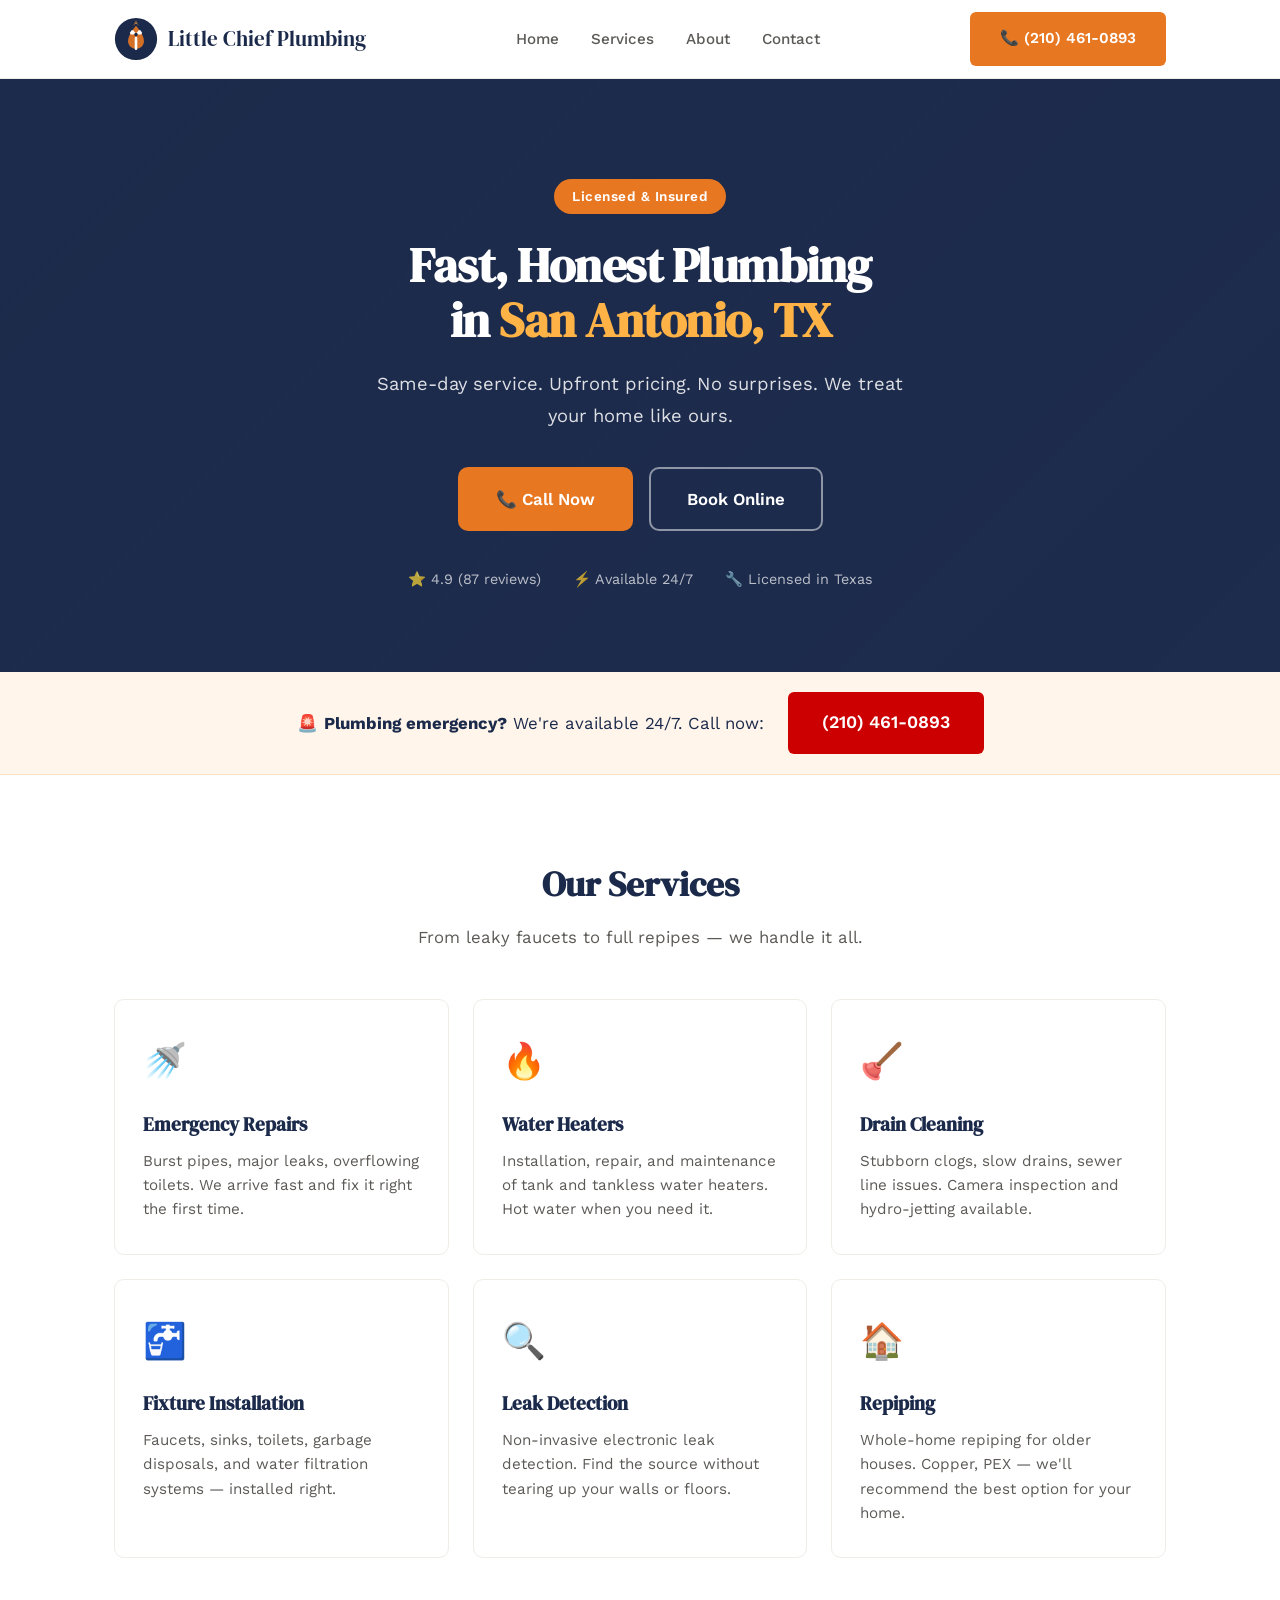
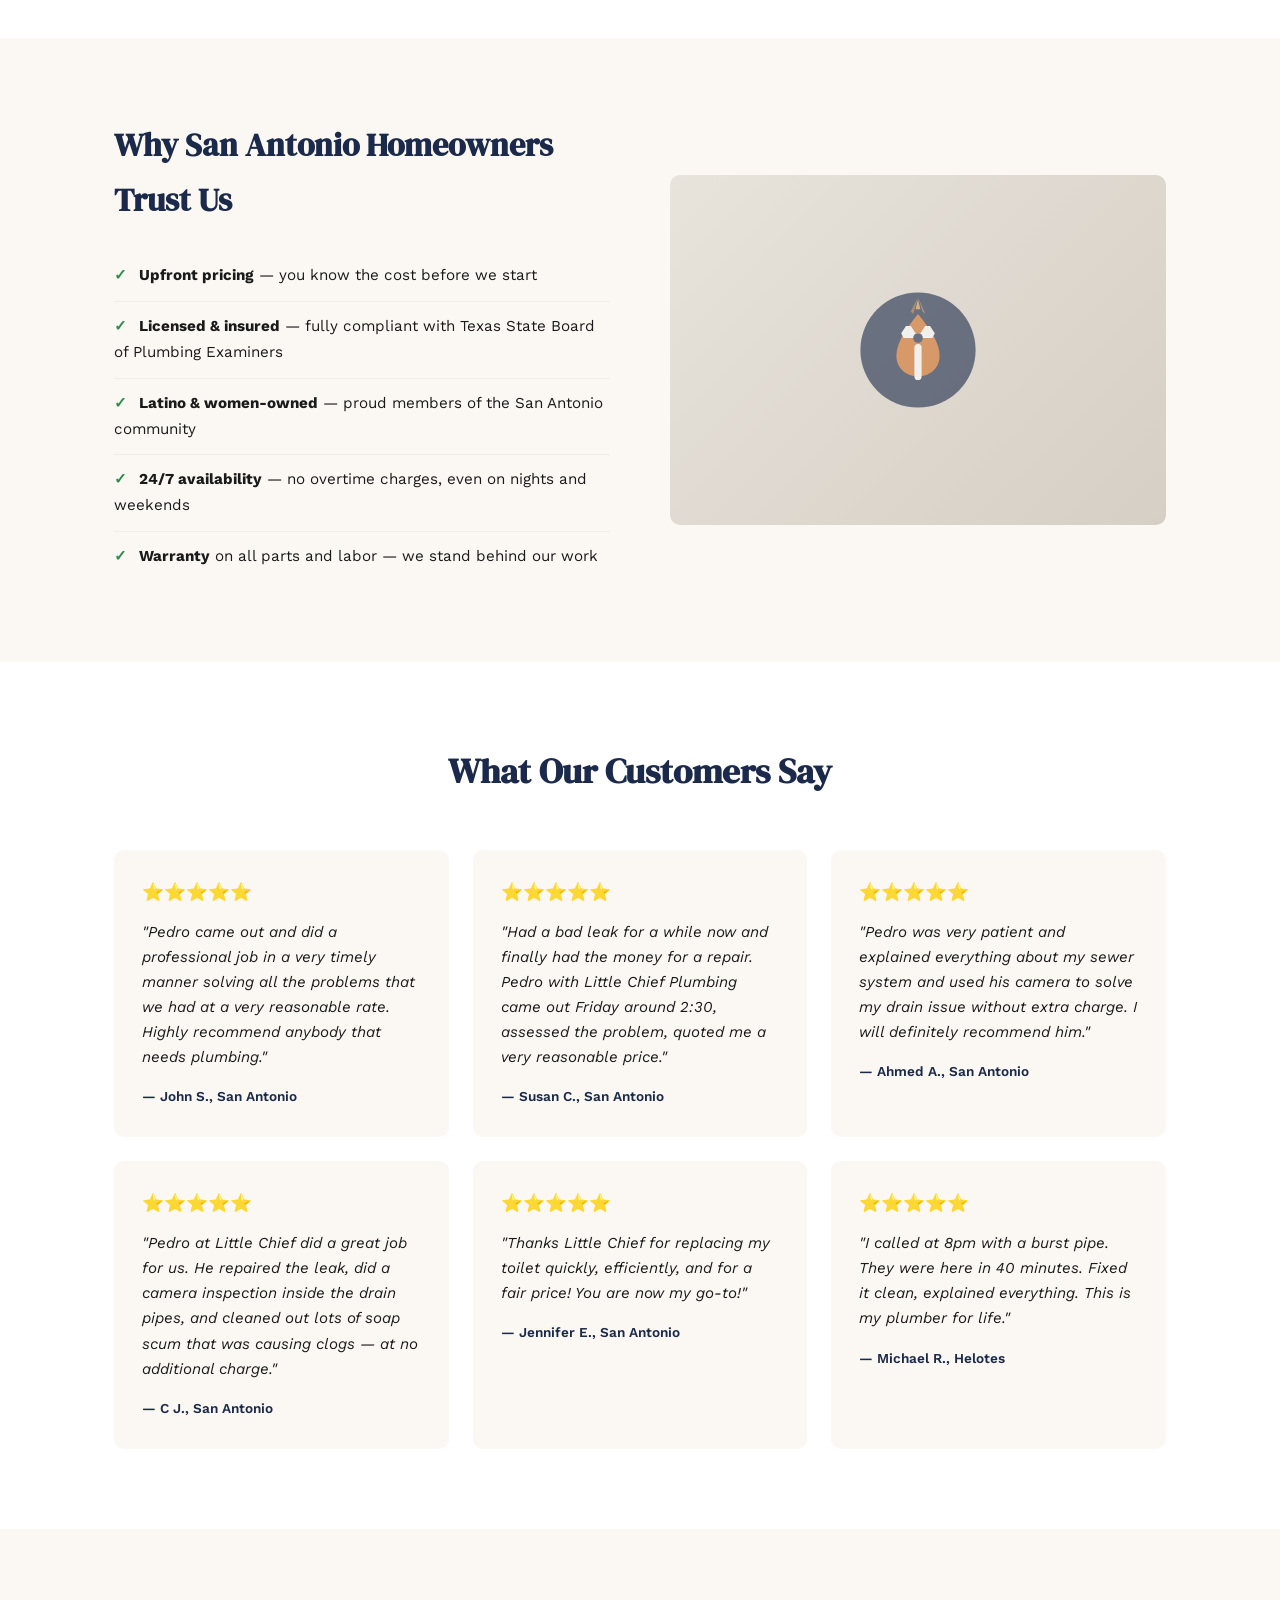
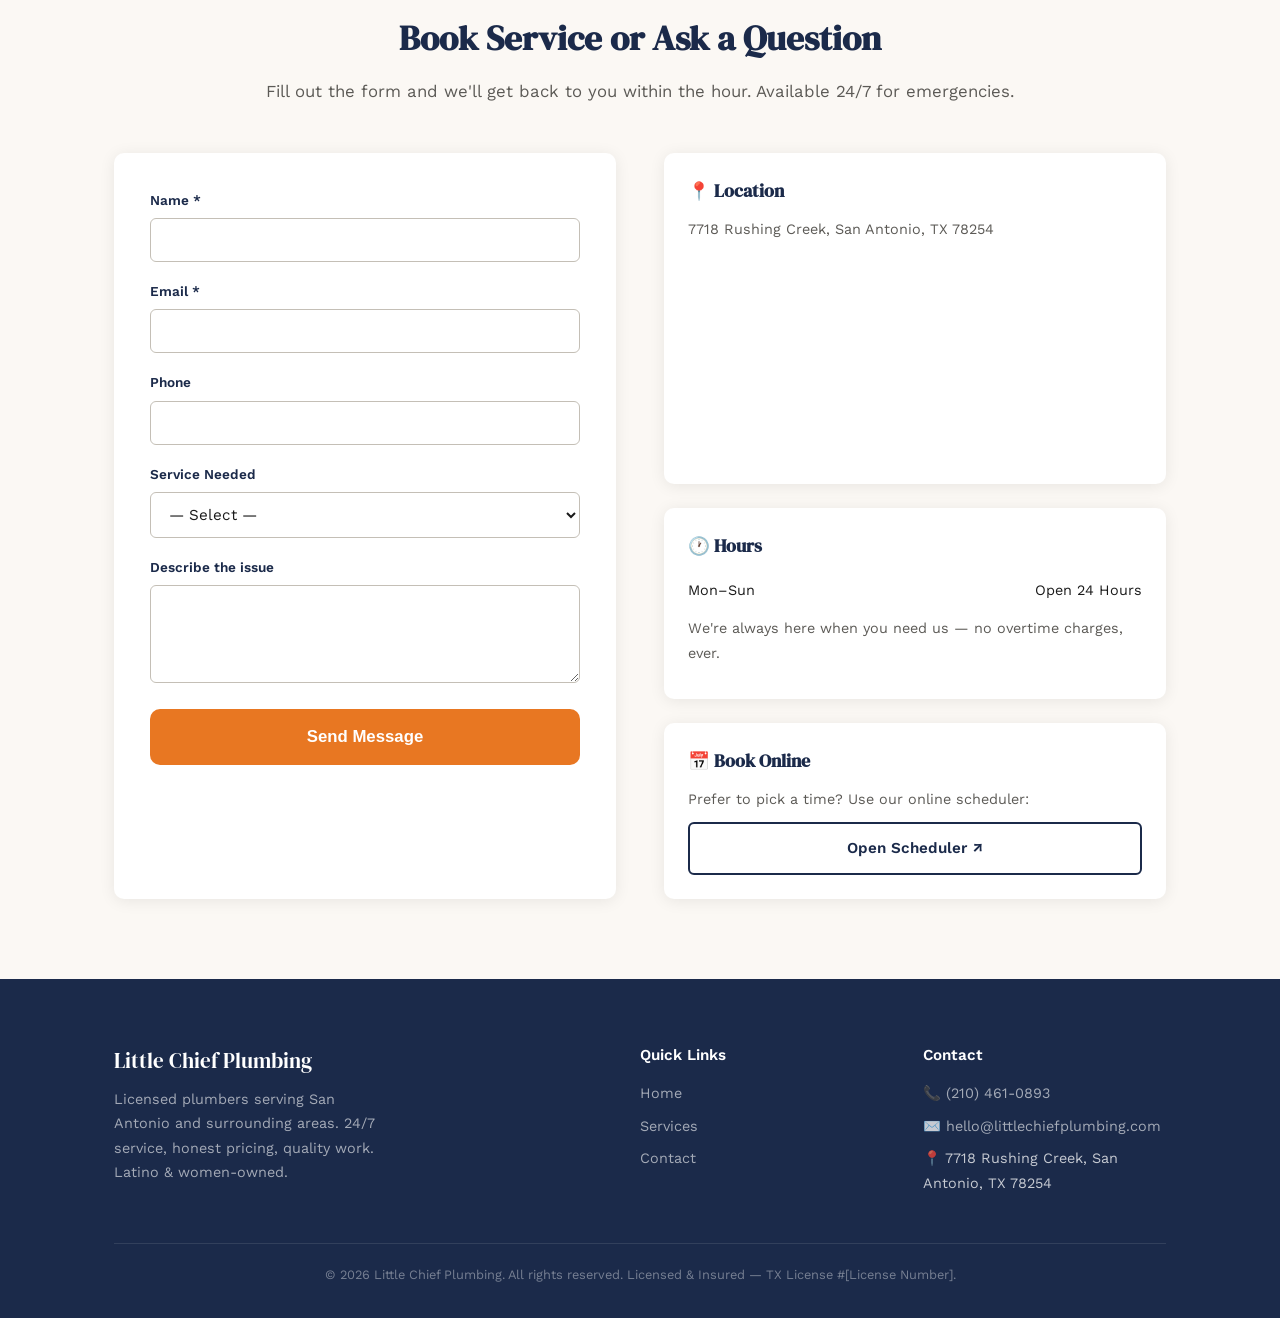
==== index.html @ 0946719d "first commit" ====
<!DOCTYPE html>
<html lang="en">
<head>
  <meta charset="UTF-8">
  <meta name="viewport" content="width=device-width, initial-scale=1.0">
  <meta name="description" content="Little Chief Plumbing — Reliable plumbing services in San Antonio, TX. Emergency repairs, water heaters, drain cleaning, and more. Licensed &amp; insured. Call now for fast service.">

  <!-- Open Graph -->
  <meta property="og:title" content="Little Chief Plumbing — Trusted Plumbing in San Antonio, TX">
  <meta property="og:description" content="Licensed plumbers serving San Antonio. 24/7 service, upfront pricing, Latino & women-owned.">
  <meta property="og:image" content="https://littlechiefplumbing.com/assets/og-image.jpg">
  <meta property="og:url" content="https://littlechiefplumbing.com">

  <title>Little Chief Plumbing — Reliable Plumbing in San Antonio, TX</title>
  <link rel="stylesheet" href="css/style.css">
  <link rel="preconnect" href="https://fonts.googleapis.com">
  <link rel="preconnect" href="https://fonts.gstatic.com" crossorigin>
  <link href="https://fonts.googleapis.com/css2?family=DM+Serif+Display&family=Work+Sans:wght@400;500;600;700&display=swap" rel="stylesheet">

  <!-- Schema.org LocalBusiness -->
  <script type="application/ld+json">
  {
    "@context": "https://schema.org",
    "@type": "Plumber",
    "name": "Little Chief Plumbing",
    "image": "https://littlechiefplumbing.com/assets/logo.svg",
    "url": "https://littlechiefplumbing.com",
    "telephone": "+1-210-461-0893",
    "email": "hello@littlechiefplumbing.com",
    "address": {
      "@type": "PostalAddress",
      "streetAddress": "7718 Rushing Creek",
      "addressLocality": "San Antonio",
      "addressRegion": "TX",
      "postalCode": "78254",
      "addressCountry": "US"
    },
    "geo": {
      "@type": "GeoCoordinates",
      "latitude": 29.5180,
      "longitude": -98.7300
    },
    "openingHoursSpecification": [
      { "@type": "OpeningHoursSpecification", "dayOfWeek": ["Monday","Tuesday","Wednesday","Thursday","Friday","Saturday","Sunday"], "opens": "00:00", "closes": "23:59" }
    ],
    "priceRange": "$$",
    "areaServed": { "@type": "City", "name": "San Antonio" }
  }
  </script>
</head>
<body>
  <!-- Header -->
  <header class="header">
    <div class="container">
      <a href="/" class="logo">
        <img src="assets/logo.svg" alt="Little Chief Plumbing logo" width="48" height="48">
        <span class="logo-text">Little Chief Plumbing</span>
      </a>
      <nav class="nav" id="nav">
        <button class="nav-toggle" id="nav-toggle" aria-label="Toggle menu">☰</button>
        <ul class="nav-list" id="nav-list">
          <li><a href="/" class="active">Home</a></li>
          <li><a href="#services">Services</a></li>
          <li><a href="#about">About</a></li>
          <li><a href="#contact">Contact</a></li>
        </ul>
      </nav>
      <a href="tel:+12104610893" class="btn btn-primary header-cta">📞 (210) 461-0893</a>
    </div>
  </header>

  <!-- Hero -->
  <section class="hero">
    <div class="container">
      <div class="hero-content">
        <span class="hero-badge">Licensed &amp; Insured</span>
        <h1>Fast, Honest Plumbing<br>in <span>San Antonio, TX</span></h1>
        <p>Same-day service. Upfront pricing. No surprises. We treat your home like ours.</p>
        <div class="hero-buttons">
          <a href="tel:+12104610893" class="btn btn-primary btn-large">📞 Call Now</a>
          <a href="#contact" class="btn btn-outline btn-large">Book Online</a>
        </div>
        <div class="hero-trust">
          <div class="trust-item">⭐ 4.9 (87 reviews)</div>
          <div class="trust-item">⚡ Available 24/7</div>
          <div class="trust-item">🔧 Licensed in Texas</div>
        </div>
      </div>
    </div>
  </section>

  <!-- Emergency CTA -->
  <section class="emergency-cta">
    <div class="container">
      <p>🚨 <strong>Plumbing emergency?</strong> We're available 24/7. Call now:</p>
      <a href="tel:+12104610893" class="btn btn-emergency">(210) 461-0893</a>
    </div>
  </section>

  <!-- Services -->
  <section class="services" id="services">
    <div class="container">
      <h2>Our Services</h2>
      <p class="section-subtitle">From leaky faucets to full repipes — we handle it all.</p>
      <div class="services-grid">
        <div class="service-card">
          <div class="service-icon">🚿</div>
          <h3>Emergency Repairs</h3>
          <p>Burst pipes, major leaks, overflowing toilets. We arrive fast and fix it right the first time.</p>
        </div>
        <div class="service-card">
          <div class="service-icon">🔥</div>
          <h3>Water Heaters</h3>
          <p>Installation, repair, and maintenance of tank and tankless water heaters. Hot water when you need it.</p>
        </div>
        <div class="service-card">
          <div class="service-icon">🪠</div>
          <h3>Drain Cleaning</h3>
          <p>Stubborn clogs, slow drains, sewer line issues. Camera inspection and hydro-jetting available.</p>
        </div>
        <div class="service-card">
          <div class="service-icon">🚰</div>
          <h3>Fixture Installation</h3>
          <p>Faucets, sinks, toilets, garbage disposals, and water filtration systems — installed right.</p>
        </div>
        <div class="service-card">
          <div class="service-icon">🔍</div>
          <h3>Leak Detection</h3>
          <p>Non-invasive electronic leak detection. Find the source without tearing up your walls or floors.</p>
        </div>
        <div class="service-card">
          <div class="service-icon">🏠</div>
          <h3>Repiping</h3>
          <p>Whole-home repiping for older houses. Copper, PEX — we'll recommend the best option for your home.</p>
        </div>
      </div>
    </div>
  </section>

  <!-- Why Choose Us -->
  <section class="why-us" id="about">
    <div class="container">
      <div class="why-us-content">
        <h2>Why San Antonio Homeowners Trust Us</h2>
        <ul class="why-list">
          <li><strong>Upfront pricing</strong> — you know the cost before we start</li>
          <li><strong>Licensed & insured</strong> — fully compliant with Texas State Board of Plumbing Examiners</li>
          <li><strong>Latino & women-owned</strong> — proud members of the San Antonio community</li>
          <li><strong>24/7 availability</strong> — no overtime charges, even on nights and weekends</li>
          <li><strong>Warranty</strong> on all parts and labor — we stand behind our work</li>
        </ul>
      </div>
      <div class="why-us-image">
        <div class="placeholder-img">
          <img src="assets/logo.svg" alt="Little Chief Plumbing" style="width: 120px; opacity: 0.6;">
        </div>
      </div>
    </div>
  </section>

  <!-- Reviews -->
  <section class="reviews">
    <div class="container">
      <h2>What Our Customers Say</h2>
      <div class="reviews-grid">
        <div class="review-card">
          <div class="review-stars">⭐⭐⭐⭐⭐</div>
          <p>"Pedro came out and did a professional job in a very timely manner solving all the problems that we had at a very reasonable rate. Highly recommend anybody that needs plumbing."</p>
          <span class="review-author">— John S., San Antonio</span>
        </div>
        <div class="review-card">
          <div class="review-stars">⭐⭐⭐⭐⭐</div>
          <p>"Had a bad leak for a while now and finally had the money for a repair. Pedro with Little Chief Plumbing came out Friday around 2:30, assessed the problem, quoted me a very reasonable price."</p>
          <span class="review-author">— Susan C., San Antonio</span>
        </div>
        <div class="review-card">
          <div class="review-stars">⭐⭐⭐⭐⭐</div>
          <p>"Pedro was very patient and explained everything about my sewer system and used his camera to solve my drain issue without extra charge. I will definitely recommend him."</p>
          <span class="review-author">— Ahmed A., San Antonio</span>
        </div>
        <div class="review-card">
          <div class="review-stars">⭐⭐⭐⭐⭐</div>
          <p>"Pedro at Little Chief did a great job for us. He repaired the leak, did a camera inspection inside the drain pipes, and cleaned out lots of soap scum that was causing clogs — at no additional charge."</p>
          <span class="review-author">— C J., San Antonio</span>
        </div>
        <div class="review-card">
          <div class="review-stars">⭐⭐⭐⭐⭐</div>
          <p>"Thanks Little Chief for replacing my toilet quickly, efficiently, and for a fair price! You are now my go-to!"</p>
          <span class="review-author">— Jennifer E., San Antonio</span>
        </div>
        <div class="review-card">
          <div class="review-stars">⭐⭐⭐⭐⭐</div>
          <p>"I called at 8pm with a burst pipe. They were here in 40 minutes. Fixed it clean, explained everything. This is my plumber for life."</p>
          <span class="review-author">— Michael R., Helotes</span>
        </div>
      </div>
    </div>
  </section>

  <!-- Contact -->
  <section class="contact" id="contact">
    <div class="container">
      <h2>Book Service or Ask a Question</h2>
      <p class="section-subtitle">Fill out the form and we'll get back to you within the hour. Available 24/7 for emergencies.</p>
      <div class="contact-grid">
        <!-- Form -->
        <form action="https://api.staticforms.xyz/submit" method="POST" class="contact-form">
          <input type="hidden" name="accessKey" value="YOUR_STATICFORMS_ACCESS_KEY">
          <input type="hidden" name="redirectTo" value="https://littlechiefplumbing.com/thanks.html">

          <div class="form-group">
            <label for="name">Name *</label>
            <input type="text" id="name" name="name" required>
          </div>
          <div class="form-group">
            <label for="email">Email *</label>
            <input type="email" id="email" name="email" required>
          </div>
          <div class="form-group">
            <label for="phone">Phone</label>
            <input type="tel" id="phone" name="phone">
          </div>
          <div class="form-group">
            <label for="service">Service Needed</label>
            <select id="service" name="service">
              <option value="">— Select —</option>
              <option>Emergency Repair</option>
              <option>Water Heater</option>
              <option>Drain Cleaning</option>
              <option>Fixture Installation</option>
              <option>Leak Detection</option>
              <option>Repiping</option>
              <option>Other</option>
            </select>
          </div>
          <div class="form-group">
            <label for="message">Describe the issue</label>
            <textarea id="message" name="message" rows="4"></textarea>
          </div>
          <button type="submit" class="btn btn-primary btn-large btn-full">Send Message</button>
        </form>

        <!-- Info + Map + Booking -->
        <div class="contact-info">
          <div class="info-block">
            <h3>📍 Location</h3>
            <p>7718 Rushing Creek, San Antonio, TX 78254</p>
            <iframe
              src="https://www.google.com/maps/embed?pb=!1m18!1m12!1m3!1d3470.123456789!2d-98.7300!3d29.5180!2m3!1f0!2f0!3f0!3m2!1i1024!2i768!4f13.1!3m3!1m2!1s0x0%3A0x0!2zMjnCsDMxJzA0LjgiTiA5OMKwNDMnNDguMCJX!5e0!3m2!1sen!2sus!4v1234567890"
              width="100%" height="200" style="border:0; border-radius: 8px;" allowfullscreen="" loading="lazy" referrerpolicy="no-referrer-when-downgrade">
            </iframe>
          </div>
          <div class="info-block">
            <h3>🕐 Hours</h3>
            <ul class="hours-list">
              <li><span>Mon–Sun</span> <span>Open 24 Hours</span></li>
            </ul>
            <p style="margin-top: 8px;">We're always here when you need us — no overtime charges, ever.</p>
          </div>
          <div class="info-block">
            <h3>📅 Book Online</h3>
            <p>Prefer to pick a time? Use our online scheduler:</p>
            <!-- Replace with actual Calendly / Setmore embed -->
            <a href="https://calendly.com/your-username" class="btn btn-outline btn-full" target="_blank" rel="noopener">
              Open Scheduler ↗
            </a>
          </div>
        </div>
      </div>
    </div>
  </section>

  <!-- Footer -->
  <footer class="footer">
    <div class="container">
      <div class="footer-grid">
        <div class="footer-brand">
          <span class="logo-text">Little Chief Plumbing</span>
          <p>Licensed plumbers serving San Antonio and surrounding areas. 24/7 service, honest pricing, quality work. Latino & women-owned.</p>
        </div>
        <div class="footer-links">
          <h4>Quick Links</h4>
          <ul>
            <li><a href="/">Home</a></li>
            <li><a href="#services">Services</a></li>
            <li><a href="#contact">Contact</a></li>
          </ul>
        </div>
        <div class="footer-contact">
          <h4>Contact</h4>
          <ul>
            <li>📞 <a href="tel:+12104610893">(210) 461-0893</a></li>
            <li>✉️ <a href="mailto:hello@littlechiefplumbing.com">hello@littlechiefplumbing.com</a></li>
            <li>📍 7718 Rushing Creek, San Antonio, TX 78254</li>
          </ul>
        </div>
      </div>
      <div class="footer-bottom">
        <p>&copy; 2026 Little Chief Plumbing. All rights reserved. Licensed &amp; Insured — TX License #[License Number].</p>
      </div>
    </div>
  </footer>

  <script src="js/main.js"></script>
</body>
</html>
---- css/style.css ----
/* ============================================
   [Business Name] — Plumber Template
   Design notes:
   - Serif headings (DM Serif Display) convey trust / tradition
   - Bold navy + warm orange palette — professional & approachable
   - Generous whitespace — doesn't feel cramped or budget
   ============================================ */

/* --- Reset & Base --- */
*, *::before, *::after {
  box-sizing: border-box;
  margin: 0;
  padding: 0;
}

:root {
  --navy: #1B2A4A;
  --navy-light: #253A5E;
  --orange: #E87722;
  --orange-hover: #D1651A;
  --cream: #FBF8F4;
  --white: #FFFFFF;
  --gray-100: #F0EDE8;
  --gray-300: #C4BFB6;
  --gray-600: #5C5A56;
  --gray-900: #1A1A1A;
  --green: #2D8B4E;
  --shadow: 0 2px 16px rgba(0,0,0,0.08);
  --shadow-lg: 0 8px 32px rgba(0,0,0,0.12);
  --radius: 10px;
  --radius-sm: 6px;
  --font-heading: 'DM Serif Display', Georgia, serif;
  --font-body: 'Work Sans', -apple-system, sans-serif;
}

html {
  scroll-behavior: smooth;
}

body {
  font-family: var(--font-body);
  font-size: 16px;
  line-height: 1.7;
  color: var(--gray-900);
  background: var(--white);
  -webkit-font-smoothing: antialiased;
}

img {
  max-width: 100%;
  height: auto;
}

a {
  color: var(--orange);
  text-decoration: none;
  transition: color 0.2s;
}
a:hover { color: var(--orange-hover); }

/* --- Container --- */
.container {
  max-width: 1100px;
  margin: 0 auto;
  padding: 0 24px;
}

/* --- Buttons --- */
.btn {
  display: inline-block;
  padding: 12px 28px;
  font-weight: 600;
  font-size: 0.95rem;
  border-radius: var(--radius-sm);
  cursor: pointer;
  transition: all 0.2s;
  text-align: center;
  text-decoration: none;
  border: 2px solid transparent;
  white-space: nowrap;
}

.btn-primary {
  background: var(--orange);
  color: var(--white);
}
.btn-primary:hover {
  background: var(--orange-hover);
  color: var(--white);
  transform: translateY(-1px);
  box-shadow: var(--shadow);
}

.btn-outline {
  background: transparent;
  color: var(--navy);
  border-color: var(--navy);
}
.btn-outline:hover {
  background: var(--navy);
  color: var(--white);
}

.btn-emergency {
  background: #CC0000;
  color: var(--white);
  font-size: 1.1rem;
  padding: 14px 32px;
  animation: pulse-emergency 2s infinite;
}
.btn-emergency:hover {
  background: #AA0000;
  color: var(--white);
}

@keyframes pulse-emergency {
  0%, 100% { box-shadow: 0 0 0 0 rgba(204,0,0,0.4); }
  50% { box-shadow: 0 0 0 12px rgba(204,0,0,0); }
}

.btn-large {
  padding: 16px 36px;
  font-size: 1.05rem;
  border-radius: var(--radius);
}

.btn-full {
  display: block;
  width: 100%;
}

/* --- Header --- */
.header {
  background: var(--white);
  border-bottom: 1px solid var(--gray-100);
  position: sticky;
  top: 0;
  z-index: 100;
}

.header .container {
  display: flex;
  align-items: center;
  justify-content: space-between;
  padding-top: 12px;
  padding-bottom: 12px;
}

.logo {
  display: flex;
  align-items: center;
  gap: 10px;
  text-decoration: none;
}

.logo img {
  width: 44px;
  height: 44px;
}

.logo-text {
  font-family: var(--font-heading);
  font-size: 1.3rem;
  color: var(--navy);
}

.nav-toggle {
  display: none;
  background: none;
  border: none;
  font-size: 1.5rem;
  cursor: pointer;
  padding: 4px 8px;
  color: var(--navy);
}

.nav-list {
  display: flex;
  list-style: none;
  gap: 32px;
}

.nav-list a {
  color: var(--gray-600);
  font-weight: 500;
  font-size: 0.95rem;
  padding: 4px 0;
  border-bottom: 2px solid transparent;
  transition: all 0.2s;
}

.nav-list a:hover,
.nav-list a.active {
  color: var(--navy);
  border-bottom-color: var(--orange);
}

.header-cta {
  display: inline-block;
}

@media (max-width: 768px) {
  .nav-toggle { display: block; }

  .nav-list {
    display: none;
    flex-direction: column;
    position: absolute;
    top: 100%;
    left: 0;
    right: 0;
    background: var(--white);
    padding: 16px 24px;
    gap: 12px;
    border-bottom: 1px solid var(--gray-100);
    box-shadow: var(--shadow);
  }

  .nav-list.open { display: flex; }

  .header-cta { display: none; }
}

/* --- Hero --- */
.hero {
  background:
    linear-gradient(135deg, rgba(27,42,74,0.92) 0%, rgba(27,42,74,0.78) 100%),
    /* Replace with actual photo */
    color(display-p3 0.15 0.18 0.32);
  padding: 100px 0 80px;
  color: var(--white);
  text-align: center;
}

.hero-content {
  max-width: 720px;
  margin: 0 auto;
}

.hero-badge {
  display: inline-block;
  background: var(--orange);
  color: var(--white);
  padding: 6px 18px;
  border-radius: 100px;
  font-size: 0.85rem;
  font-weight: 600;
  margin-bottom: 24px;
  letter-spacing: 0.5px;
}

.hero h1 {
  font-family: var(--font-heading);
  font-size: 3rem;
  line-height: 1.15;
  margin-bottom: 20px;
  letter-spacing: -0.5px;
}

.hero h1 span {
  color: #FFB347;
}

.hero p {
  font-size: 1.15rem;
  color: rgba(255,255,255,0.85);
  margin-bottom: 36px;
  max-width: 560px;
  margin-left: auto;
  margin-right: auto;
}

.hero-buttons {
  display: flex;
  gap: 16px;
  justify-content: center;
  flex-wrap: wrap;
  margin-bottom: 36px;
}

.hero-buttons .btn-outline {
  border-color: rgba(255,255,255,0.5);
  color: var(--white);
}
.hero-buttons .btn-outline:hover {
  border-color: var(--white);
  background: rgba(255,255,255,0.1);
}

.hero-trust {
  display: flex;
  justify-content: center;
  gap: 32px;
  flex-wrap: wrap;
}

.trust-item {
  font-size: 0.9rem;
  color: rgba(255,255,255,0.7);
}

@media (max-width: 600px) {
  .hero { padding: 60px 0 50px; }
  .hero h1 { font-size: 2rem; }
  .hero p { font-size: 1rem; }
  .hero-trust { gap: 16px; }
}

/* --- Emergency CTA --- */
.emergency-cta {
  background: #FFF5EB;
  padding: 20px 0;
  border-bottom: 1px solid #FDE2C4;
}

.emergency-cta .container {
  display: flex;
  align-items: center;
  justify-content: center;
  gap: 24px;
  flex-wrap: wrap;
  text-align: center;
}

.emergency-cta p {
  font-size: 1.05rem;
  color: var(--navy);
}

/* --- Services --- */
.services {
  padding: 80px 0;
  background: var(--white);
}

.services h2 {
  font-family: var(--font-heading);
  font-size: 2.2rem;
  color: var(--navy);
  text-align: center;
  margin-bottom: 8px;
}

.section-subtitle {
  text-align: center;
  color: var(--gray-600);
  margin-bottom: 48px;
  font-size: 1.05rem;
}

.services-grid {
  display: grid;
  grid-template-columns: repeat(auto-fill, minmax(320px, 1fr));
  gap: 24px;
}

.service-card {
  background: var(--white);
  border: 1px solid var(--gray-100);
  border-radius: var(--radius);
  padding: 32px 28px;
  transition: all 0.25s;
}

.service-card:hover {
  box-shadow: var(--shadow-lg);
  border-color: transparent;
  transform: translateY(-2px);
}

.service-icon {
  font-size: 2.2rem;
  margin-bottom: 16px;
}

.service-card h3 {
  font-family: var(--font-heading);
  font-size: 1.2rem;
  color: var(--navy);
  margin-bottom: 8px;
}

.service-card p {
  color: var(--gray-600);
  font-size: 0.95rem;
  line-height: 1.6;
}

/* --- Why Us --- */
.why-us {
  padding: 80px 0;
  background: var(--cream);
}

.why-us .container {
  display: grid;
  grid-template-columns: 1fr 1fr;
  gap: 60px;
  align-items: center;
}

.why-us h2 {
  font-family: var(--font-heading);
  font-size: 2rem;
  color: var(--navy);
  margin-bottom: 24px;
}

.why-list {
  list-style: none;
}

.why-list li {
  padding: 12px 0;
  border-bottom: 1px solid var(--gray-100);
  color: var(--gray-900);
  font-size: 0.95rem;
}

.why-list li:last-child {
  border-bottom: none;
}

.why-list li::before {
  content: '✓ ';
  color: var(--green);
  font-weight: 700;
  margin-right: 8px;
}

.why-us-image .placeholder-img {
  background: linear-gradient(135deg, #E8E3DB 0%, #D5CFC5 100%);
  border-radius: var(--radius);
  height: 350px;
  display: flex;
  align-items: center;
  justify-content: center;
  font-size: 3rem;
}

@media (max-width: 768px) {
  .why-us .container {
    grid-template-columns: 1fr;
    gap: 32px;
  }
  .why-us-image .placeholder-img { height: 220px; }
}

/* --- Reviews --- */
.reviews {
  padding: 80px 0;
  background: var(--white);
}

.reviews h2 {
  font-family: var(--font-heading);
  font-size: 2.2rem;
  color: var(--navy);
  text-align: center;
  margin-bottom: 48px;
}

.reviews-grid {
  display: grid;
  grid-template-columns: repeat(auto-fill, minmax(300px, 1fr));
  gap: 24px;
}

.review-card {
  background: var(--cream);
  border-radius: var(--radius);
  padding: 28px;
}

.review-stars {
  font-size: 1.1rem;
  margin-bottom: 12px;
}

.review-card p {
  font-style: italic;
  color: var(--gray-900);
  font-size: 0.95rem;
  line-height: 1.65;
  margin-bottom: 12px;
}

.review-author {
  font-weight: 600;
  color: var(--navy);
  font-size: 0.85rem;
}

/* --- Contact --- */
.contact {
  padding: 80px 0;
  background: var(--cream);
}

.contact h2 {
  font-family: var(--font-heading);
  font-size: 2.2rem;
  color: var(--navy);
  text-align: center;
  margin-bottom: 8px;
}

.contact-grid {
  display: grid;
  grid-template-columns: 1fr 1fr;
  gap: 48px;
  margin-top: 32px;
}

/* Form */
.contact-form {
  background: var(--white);
  padding: 36px;
  border-radius: var(--radius);
  box-shadow: var(--shadow);
}

.form-group {
  margin-bottom: 18px;
}

.form-group label {
  display: block;
  font-weight: 600;
  font-size: 0.85rem;
  margin-bottom: 6px;
  color: var(--navy);
}

.form-group input,
.form-group select,
.form-group textarea {
  width: 100%;
  padding: 12px 14px;
  border: 1px solid var(--gray-300);
  border-radius: var(--radius-sm);
  font-family: var(--font-body);
  font-size: 0.95rem;
  color: var(--gray-900);
  background: var(--white);
  transition: border-color 0.2s;
}

.form-group input:focus,
.form-group select:focus,
.form-group textarea:focus {
  outline: none;
  border-color: var(--orange);
  box-shadow: 0 0 0 3px rgba(232,119,34,0.12);
}

/* Contact Info */
.contact-info {
  display: flex;
  flex-direction: column;
  gap: 24px;
}

.info-block {
  background: var(--white);
  padding: 24px;
  border-radius: var(--radius);
  box-shadow: var(--shadow);
}

.info-block h3 {
  font-family: var(--font-heading);
  font-size: 1.1rem;
  color: var(--navy);
  margin-bottom: 10px;
}

.info-block p {
  color: var(--gray-600);
  font-size: 0.9rem;
  margin-bottom: 10px;
}

.hours-list {
  list-style: none;
}

.hours-list li {
  display: flex;
  justify-content: space-between;
  padding: 6px 0;
  border-bottom: 1px solid var(--gray-100);
  font-size: 0.9rem;
}

.hours-list li:last-child { border-bottom: none; }

@media (max-width: 768px) {
  .contact-grid {
    grid-template-columns: 1fr;
    gap: 32px;
  }
  .contact-form { padding: 24px; }
}

/* --- Footer --- */
.footer {
  background: var(--navy);
  color: rgba(255,255,255,0.75);
  padding: 64px 0 32px;
}

.footer-grid {
  display: grid;
  grid-template-columns: 2fr 1fr 1fr;
  gap: 40px;
  margin-bottom: 40px;
}

.footer-brand p {
  font-size: 0.9rem;
  margin-top: 8px;
  max-width: 280px;
  color: rgba(255,255,255,0.6);
}

.footer .logo-text {
  color: var(--white);
  font-size: 1.3rem;
}

.footer h4 {
  color: var(--white);
  font-weight: 600;
  font-size: 0.95rem;
  margin-bottom: 12px;
}

.footer ul {
  list-style: none;
}

.footer ul li {
  margin-bottom: 8px;
  font-size: 0.9rem;
}

.footer ul li a {
  color: rgba(255,255,255,0.6);
}
.footer ul li a:hover {
  color: var(--white);
}

.footer-bottom {
  border-top: 1px solid rgba(255,255,255,0.1);
  padding-top: 20px;
  text-align: center;
  font-size: 0.8rem;
  color: rgba(255,255,255,0.4);
}

@media (max-width: 768px) {
  .footer-grid {
    grid-template-columns: 1fr;
    gap: 32px;
  }
}

/* --- Thank You Page --- */
.thanks {
  text-align: center;
  padding: 120px 24px;
}

.thanks h1 {
  font-family: var(--font-heading);
  font-size: 2.5rem;
  color: var(--navy);
  margin-bottom: 16px;
}

.thanks p {
  color: var(--gray-600);
  font-size: 1.1rem;
  margin-bottom: 32px;
}
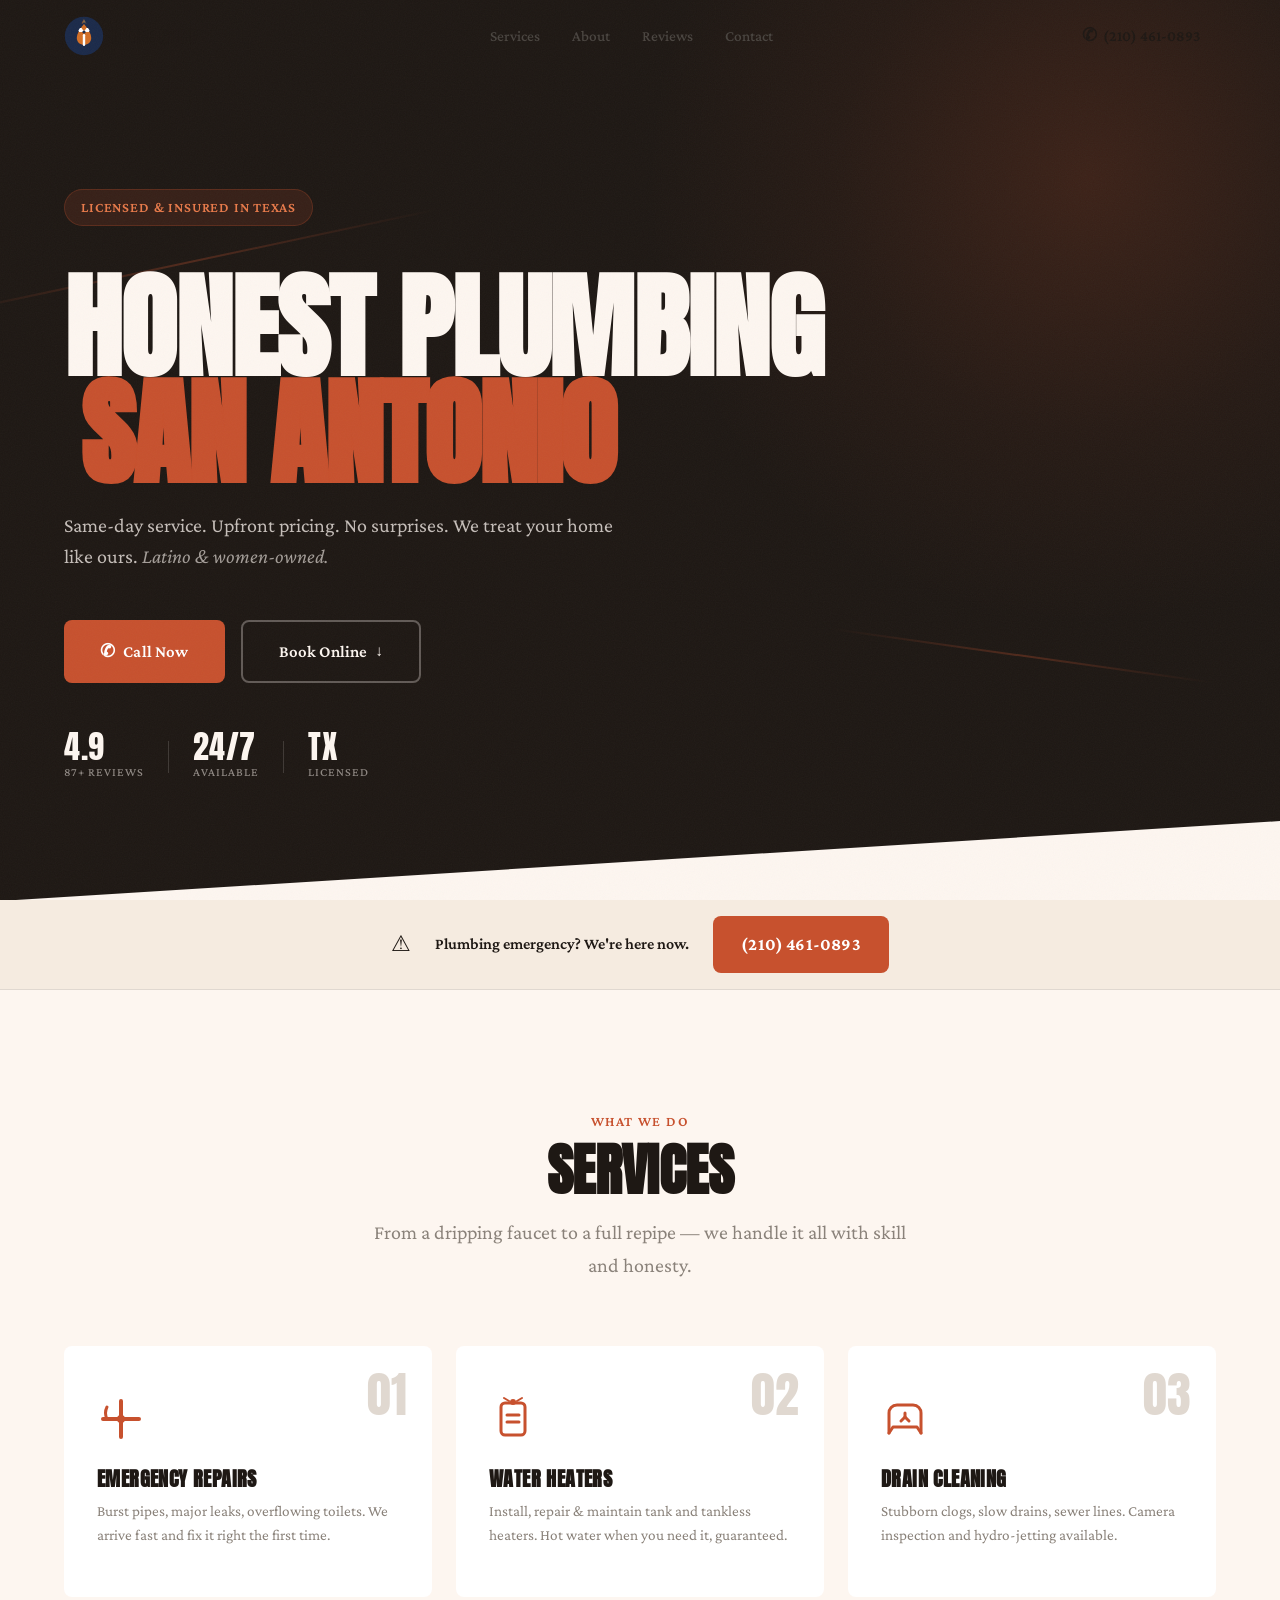
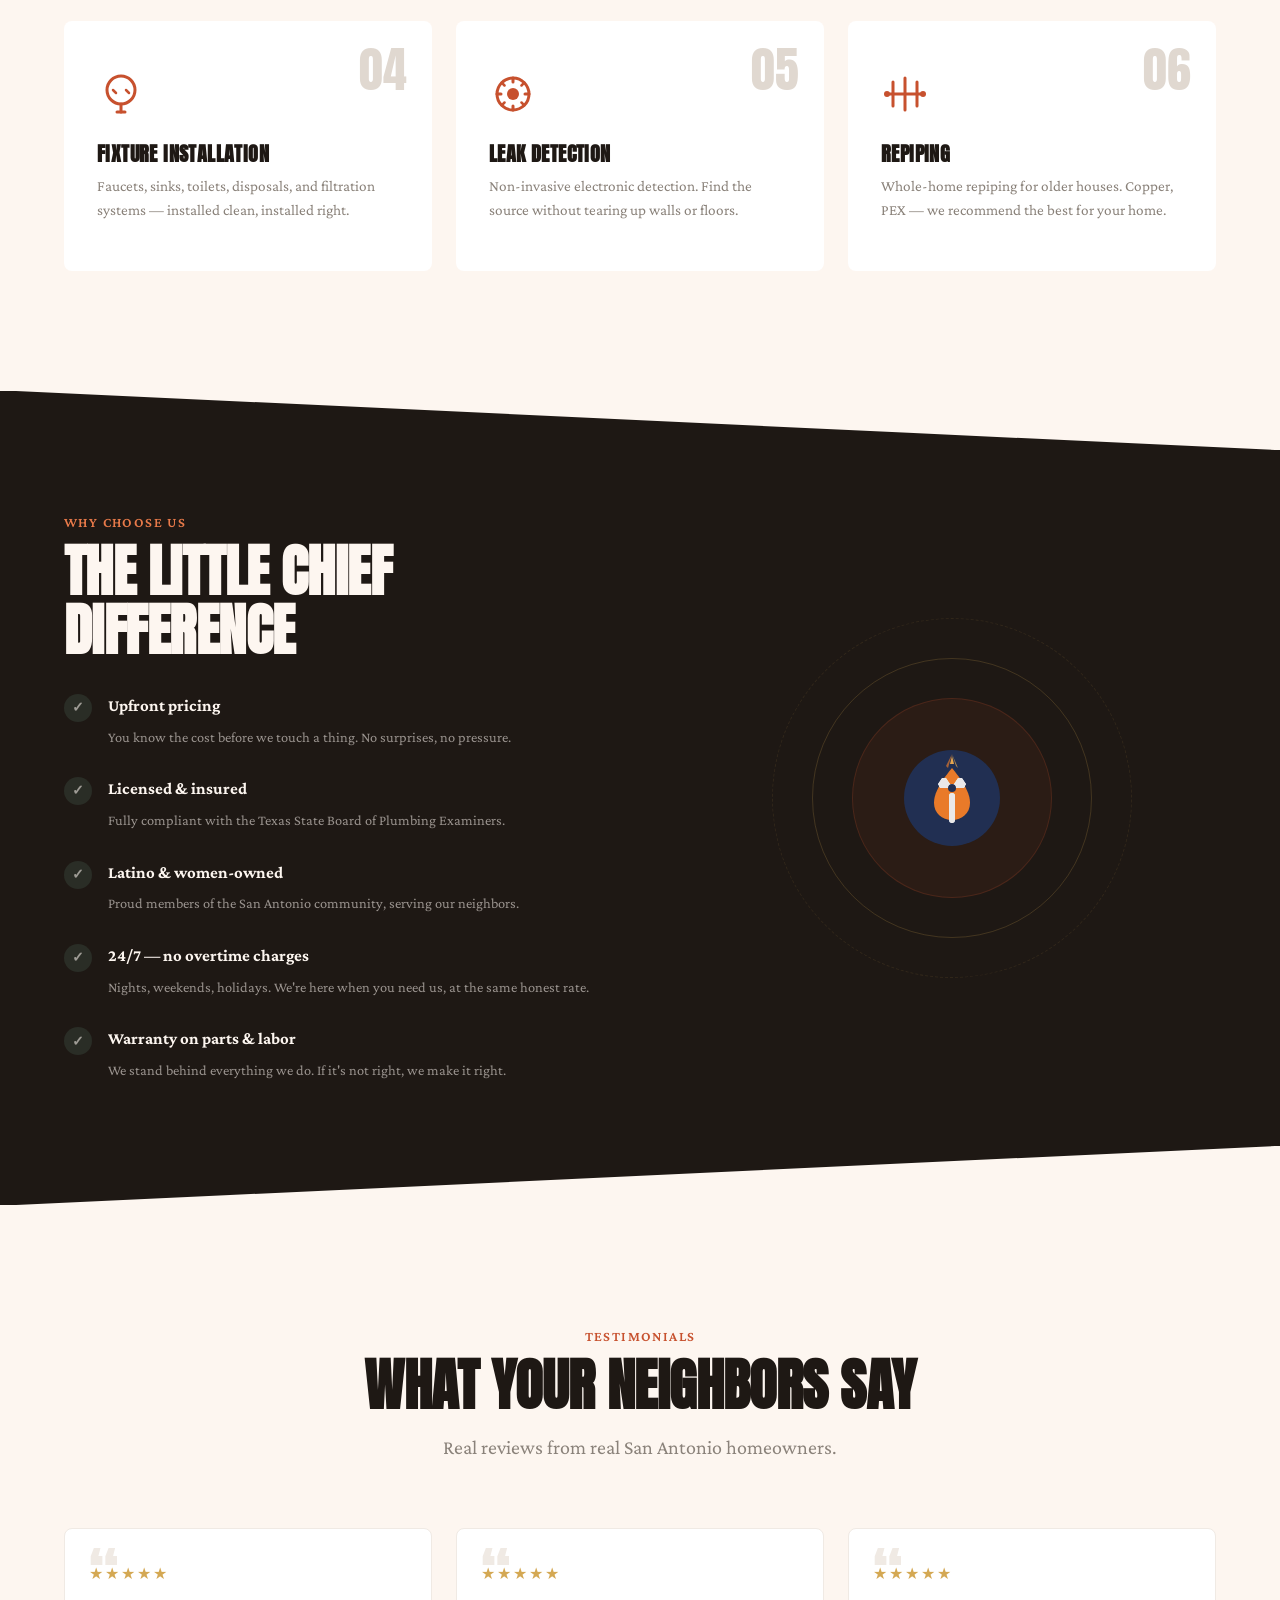
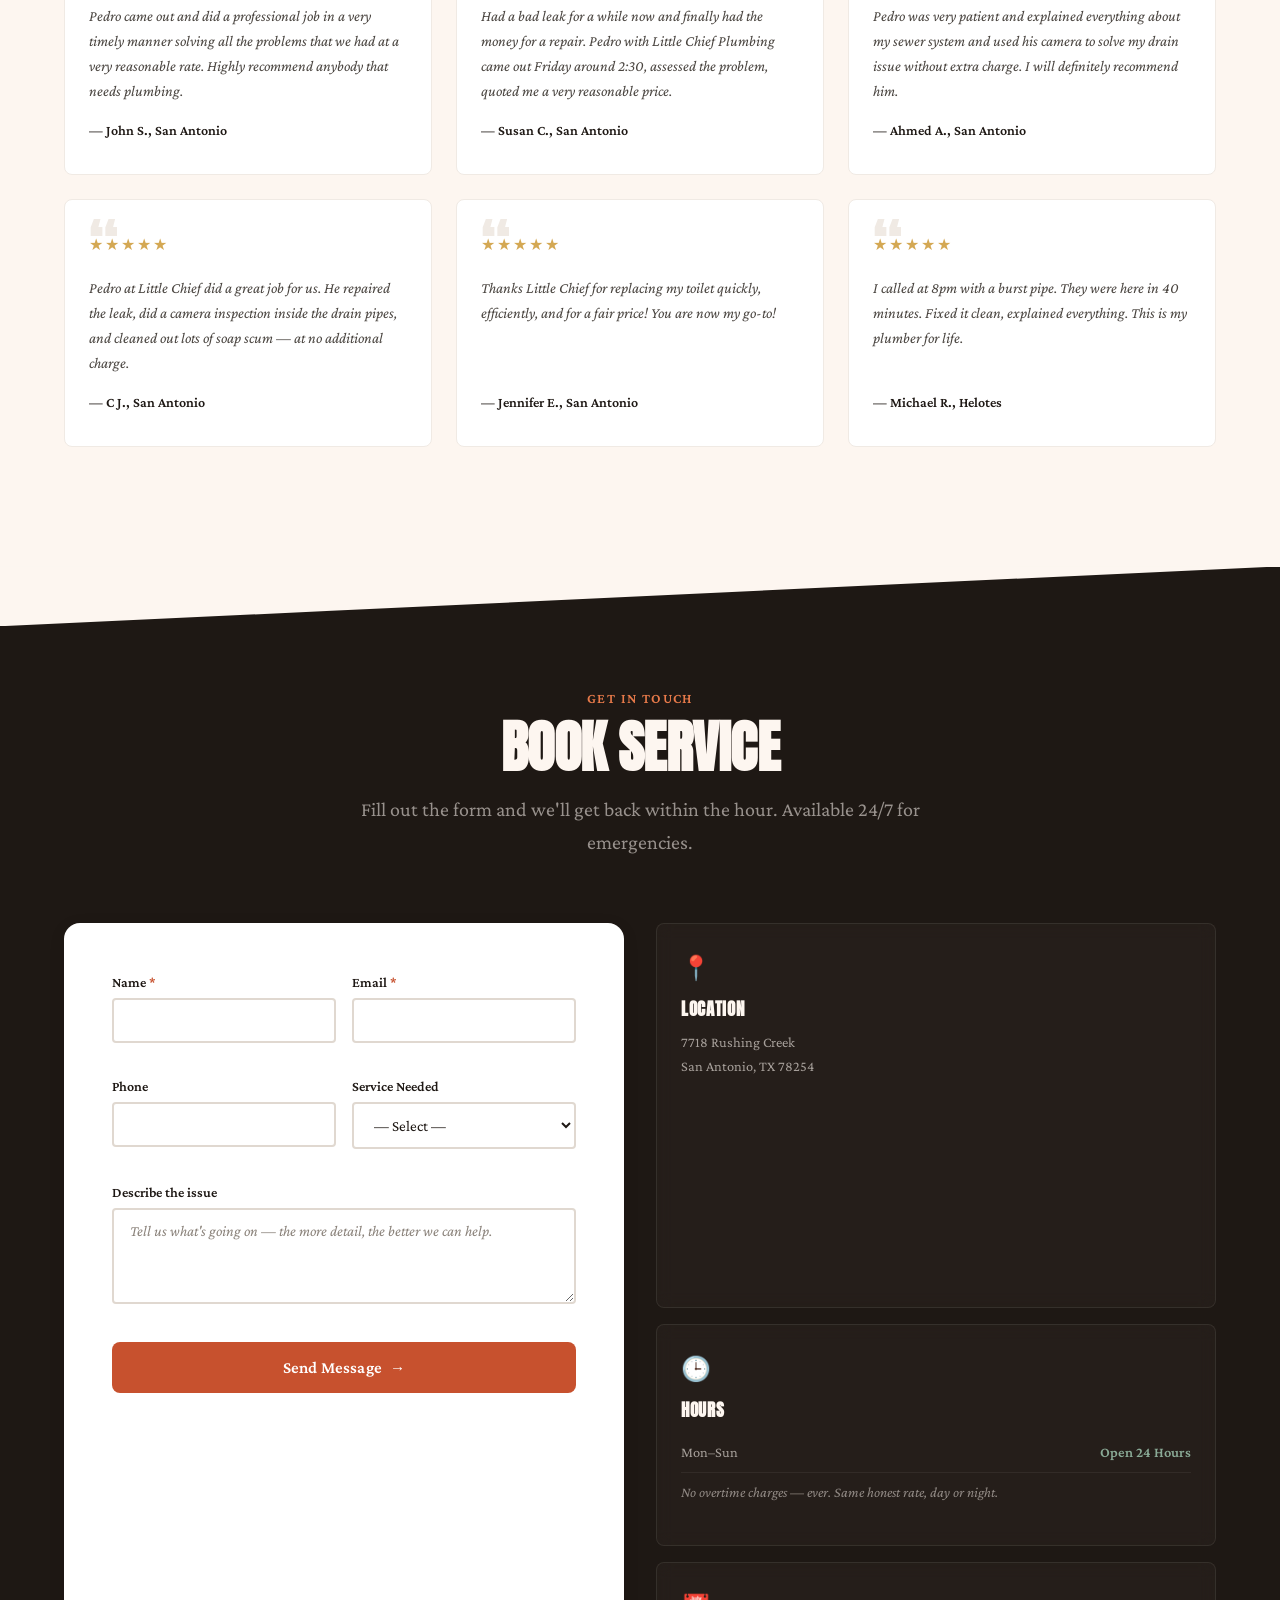
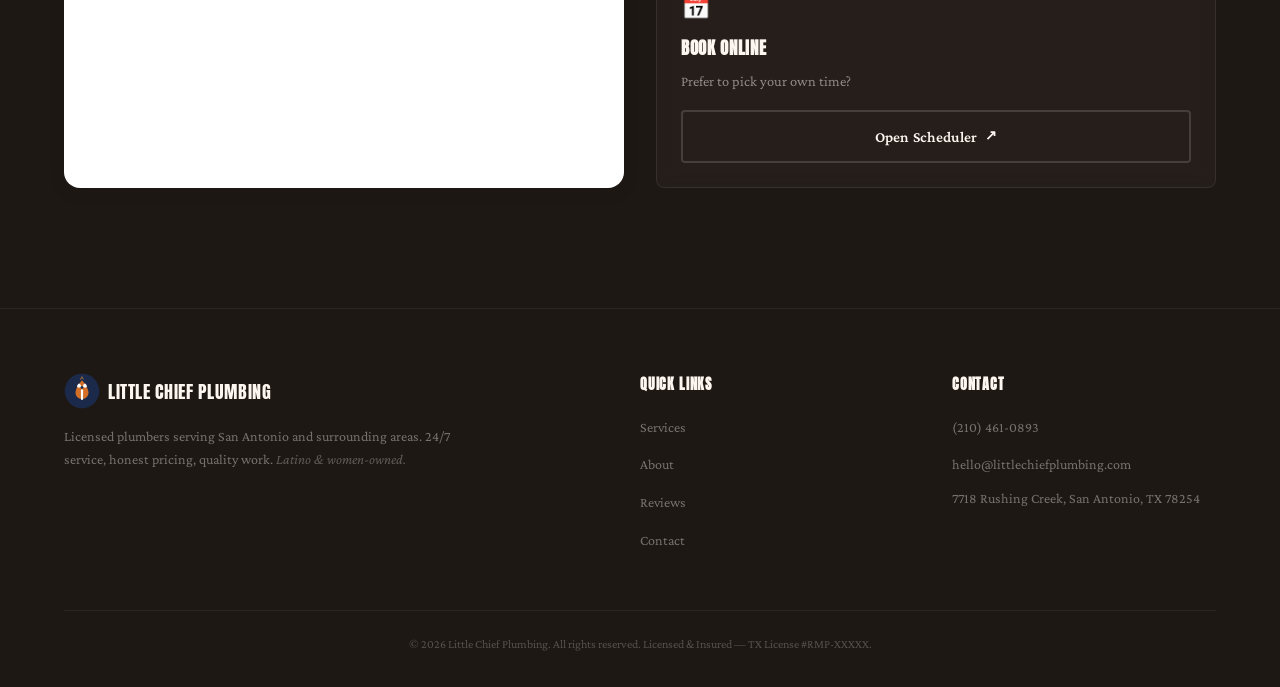
==== commit 94939ee6: "Revamp: warm industrial craftsmanship redesign - New typography: Anton (display) + Crimson Pro (body" ====
--- a/index.html
+++ b/index.html
@@ -3,21 +3,20 @@
 <head>
   <meta charset="UTF-8">
   <meta name="viewport" content="width=device-width, initial-scale=1.0">
-  <meta name="description" content="Little Chief Plumbing — Reliable plumbing services in San Antonio, TX. Emergency repairs, water heaters, drain cleaning, and more. Licensed &amp; insured. Call now for fast service.">
-
-  <!-- Open Graph -->
+  <meta name="description" content="Little Chief Plumbing — Honest, reliable plumbing in San Antonio, TX. 24/7 emergency repairs, water heaters, drain cleaning & more. Licensed & insured. Latino & women-owned.">
+
   <meta property="og:title" content="Little Chief Plumbing — Trusted Plumbing in San Antonio, TX">
-  <meta property="og:description" content="Licensed plumbers serving San Antonio. 24/7 service, upfront pricing, Latino & women-owned.">
+  <meta property="og:description" content="Licensed plumbers serving San Antonio. 24/7 service, upfront pricing, no surprises. Latino & women-owned.">
   <meta property="og:image" content="https://littlechiefplumbing.com/assets/og-image.jpg">
   <meta property="og:url" content="https://littlechiefplumbing.com">
 
-  <title>Little Chief Plumbing — Reliable Plumbing in San Antonio, TX</title>
-  <link rel="stylesheet" href="css/style.css">
+  <title>Little Chief Plumbing — Honest Plumbing in San Antonio, TX</title>
+
   <link rel="preconnect" href="https://fonts.googleapis.com">
   <link rel="preconnect" href="https://fonts.gstatic.com" crossorigin>
-  <link href="https://fonts.googleapis.com/css2?family=DM+Serif+Display&family=Work+Sans:wght@400;500;600;700&display=swap" rel="stylesheet">
-
-  <!-- Schema.org LocalBusiness -->
+  <link href="https://fonts.googleapis.com/css2?family=Anton&family=Crimson+Pro:ital,wght@0,400;0,500;0,600;0,700;1,400;1,500&display=swap" rel="stylesheet">
+  <link rel="stylesheet" href="css/style.css">
+
   <script type="application/ld+json">
   {
     "@context": "https://schema.org",
@@ -49,254 +48,415 @@
   </script>
 </head>
 <body>
+
+  <!-- Texture overlay -->
+  <div class="grain" aria-hidden="true"></div>
+
   <!-- Header -->
-  <header class="header">
-    <div class="container">
-      <a href="/" class="logo">
-        <img src="assets/logo.svg" alt="Little Chief Plumbing logo" width="48" height="48">
-        <span class="logo-text">Little Chief Plumbing</span>
+  <header class="header" id="header">
+    <div class="header-inner">
+      <a href="/" class="logo" aria-label="Little Chief Plumbing home">
+        <img src="assets/logo.svg" alt="" width="40" height="40" class="logo-mark">
+        <span class="logo-wordmark">Little Chief</span>
       </a>
-      <nav class="nav" id="nav">
-        <button class="nav-toggle" id="nav-toggle" aria-label="Toggle menu">☰</button>
-        <ul class="nav-list" id="nav-list">
-          <li><a href="/" class="active">Home</a></li>
-          <li><a href="#services">Services</a></li>
-          <li><a href="#about">About</a></li>
-          <li><a href="#contact">Contact</a></li>
+      <nav class="nav" aria-label="Main navigation">
+        <button class="nav-toggle" id="nav-toggle" aria-expanded="false" aria-label="Toggle menu">
+          <span class="nav-toggle-bar"></span>
+          <span class="nav-toggle-bar"></span>
+          <span class="nav-toggle-bar"></span>
+        </button>
+        <ul class="nav-list" id="nav-list" role="list">
+          <li><a href="#services" class="nav-link">Services</a></li>
+          <li><a href="#about" class="nav-link">About</a></li>
+          <li><a href="#reviews" class="nav-link">Reviews</a></li>
+          <li><a href="#contact" class="nav-link">Contact</a></li>
         </ul>
       </nav>
-      <a href="tel:+12104610893" class="btn btn-primary header-cta">📞 (210) 461-0893</a>
+      <a href="tel:+12104610893" class="header-phone">
+        <span class="header-phone-icon">&#9990;</span>
+        <span>(210) 461-0893</span>
+      </a>
     </div>
   </header>
 
-  <!-- Hero -->
-  <section class="hero">
-    <div class="container">
-      <div class="hero-content">
-        <span class="hero-badge">Licensed &amp; Insured</span>
-        <h1>Fast, Honest Plumbing<br>in <span>San Antonio, TX</span></h1>
-        <p>Same-day service. Upfront pricing. No surprises. We treat your home like ours.</p>
-        <div class="hero-buttons">
-          <a href="tel:+12104610893" class="btn btn-primary btn-large">📞 Call Now</a>
-          <a href="#contact" class="btn btn-outline btn-large">Book Online</a>
-        </div>
-        <div class="hero-trust">
-          <div class="trust-item">⭐ 4.9 (87 reviews)</div>
-          <div class="trust-item">⚡ Available 24/7</div>
-          <div class="trust-item">🔧 Licensed in Texas</div>
-        </div>
+  <main>
+    <!-- Hero -->
+    <section class="hero" id="hero">
+      <div class="hero-bg" aria-hidden="true">
+        <div class="hero-bg-arc"></div>
+        <div class="hero-bg-pipe hero-bg-pipe--1"></div>
+        <div class="hero-bg-pipe hero-bg-pipe--2"></div>
+      </div>
+      <div class="hero-inner">
+        <div class="hero-badge reveal">Licensed &amp; Insured in Texas</div>
+        <h1 class="hero-heading reveal-delay-1">
+          <span class="hero-line">Honest Plumbing</span>
+          <span class="hero-line hero-line--accent">San Antonio</span>
+        </h1>
+        <p class="hero-sub reveal-delay-2">
+          Same-day service. Upfront pricing. No surprises. We treat your home like ours.
+          <em>Latino &amp; women-owned.</em>
+        </p>
+        <div class="hero-actions reveal-delay-3">
+          <a href="tel:+12104610893" class="btn btn-copper btn-l">
+            <span class="btn-icon">&#9990;</span> Call&nbsp;Now
+          </a>
+          <a href="#contact" class="btn btn-ghost btn-l">
+            Book&nbsp;Online
+            <span class="btn-arrow">&darr;</span>
+          </a>
+        </div>
+        <div class="hero-stats reveal-delay-3">
+          <div class="hero-stat">
+            <span class="hero-stat-value">4.9</span>
+            <span class="hero-stat-label">87+ Reviews</span>
+          </div>
+          <div class="hero-stat-divider" aria-hidden="true"></div>
+          <div class="hero-stat">
+            <span class="hero-stat-value">24/7</span>
+            <span class="hero-stat-label">Available</span>
+          </div>
+          <div class="hero-stat-divider" aria-hidden="true"></div>
+          <div class="hero-stat">
+            <span class="hero-stat-value">TX</span>
+            <span class="hero-stat-label">Licensed</span>
+          </div>
+        </div>
+      </div>
+      <div class="hero-cut" aria-hidden="true"></div>
+    </section>
+
+    <!-- Emergency strip -->
+    <div class="emergency-strip" aria-label="Emergency plumbing available 24/7">
+      <div class="emergency-strip-inner">
+        <span class="emergency-icon" aria-hidden="true">&#9888;</span>
+        <span class="emergency-text">Plumbing emergency? We're here now.</span>
+        <a href="tel:+12104610893" class="btn btn-emergency">
+          (210) 461-0893
+          <span class="btn-pulse" aria-hidden="true"></span>
+        </a>
       </div>
     </div>
-  </section>
-
-  <!-- Emergency CTA -->
-  <section class="emergency-cta">
-    <div class="container">
-      <p>🚨 <strong>Plumbing emergency?</strong> We're available 24/7. Call now:</p>
-      <a href="tel:+12104610893" class="btn btn-emergency">(210) 461-0893</a>
-    </div>
-  </section>
-
-  <!-- Services -->
-  <section class="services" id="services">
-    <div class="container">
-      <h2>Our Services</h2>
-      <p class="section-subtitle">From leaky faucets to full repipes — we handle it all.</p>
+
+    <!-- Services -->
+    <section class="services" id="services">
+      <div class="section-header reveal">
+        <span class="section-eyebrow">What we do</span>
+        <h2 class="section-title">Services</h2>
+        <p class="section-desc">From a dripping faucet to a full repipe — we handle it all with skill and honesty.</p>
+      </div>
       <div class="services-grid">
-        <div class="service-card">
-          <div class="service-icon">🚿</div>
-          <h3>Emergency Repairs</h3>
-          <p>Burst pipes, major leaks, overflowing toilets. We arrive fast and fix it right the first time.</p>
-        </div>
-        <div class="service-card">
-          <div class="service-icon">🔥</div>
-          <h3>Water Heaters</h3>
-          <p>Installation, repair, and maintenance of tank and tankless water heaters. Hot water when you need it.</p>
-        </div>
-        <div class="service-card">
-          <div class="service-icon">🪠</div>
-          <h3>Drain Cleaning</h3>
-          <p>Stubborn clogs, slow drains, sewer line issues. Camera inspection and hydro-jetting available.</p>
-        </div>
-        <div class="service-card">
-          <div class="service-icon">🚰</div>
-          <h3>Fixture Installation</h3>
-          <p>Faucets, sinks, toilets, garbage disposals, and water filtration systems — installed right.</p>
-        </div>
-        <div class="service-card">
-          <div class="service-icon">🔍</div>
-          <h3>Leak Detection</h3>
-          <p>Non-invasive electronic leak detection. Find the source without tearing up your walls or floors.</p>
-        </div>
-        <div class="service-card">
-          <div class="service-icon">🏠</div>
-          <h3>Repiping</h3>
-          <p>Whole-home repiping for older houses. Copper, PEX — we'll recommend the best option for your home.</p>
-        </div>
-      </div>
-    </div>
-  </section>
-
-  <!-- Why Choose Us -->
-  <section class="why-us" id="about">
-    <div class="container">
-      <div class="why-us-content">
-        <h2>Why San Antonio Homeowners Trust Us</h2>
-        <ul class="why-list">
-          <li><strong>Upfront pricing</strong> — you know the cost before we start</li>
-          <li><strong>Licensed & insured</strong> — fully compliant with Texas State Board of Plumbing Examiners</li>
-          <li><strong>Latino & women-owned</strong> — proud members of the San Antonio community</li>
-          <li><strong>24/7 availability</strong> — no overtime charges, even on nights and weekends</li>
-          <li><strong>Warranty</strong> on all parts and labor — we stand behind our work</li>
-        </ul>
-      </div>
-      <div class="why-us-image">
-        <div class="placeholder-img">
-          <img src="assets/logo.svg" alt="Little Chief Plumbing" style="width: 120px; opacity: 0.6;">
-        </div>
-      </div>
-    </div>
-  </section>
-
-  <!-- Reviews -->
-  <section class="reviews">
-    <div class="container">
-      <h2>What Our Customers Say</h2>
+        <article class="service-card reveal">
+          <div class="service-card-marker" aria-hidden="true">01</div>
+          <div class="service-card-icon">
+            <svg viewBox="0 0 48 48" fill="none" aria-hidden="true"><path d="M24 6v36M6 24h36" stroke="currentColor" stroke-width="4" stroke-linecap="round"/><circle cx="24" cy="24" r="4" fill="currentColor"/><path d="M10 12c-2 4-2 8 0 12" stroke="currentColor" stroke-width="3" stroke-linecap="round"/></svg>
+          </div>
+          <h3 class="service-card-title">Emergency Repairs</h3>
+          <p class="service-card-desc">Burst pipes, major leaks, overflowing toilets. We arrive fast and fix it right the first time.</p>
+        </article>
+
+        <article class="service-card reveal">
+          <div class="service-card-marker" aria-hidden="true">02</div>
+          <div class="service-card-icon">
+            <svg viewBox="0 0 48 48" fill="none" aria-hidden="true"><rect x="12" y="8" width="24" height="32" rx="4" stroke="currentColor" stroke-width="3"/><path d="M18 20h12M18 27h12" stroke="currentColor" stroke-width="3" stroke-linecap="round"/><circle cx="24" cy="7" r="3" fill="currentColor"/><path d="M28 6l5-3M20 6l-5-3" stroke="currentColor" stroke-width="2" stroke-linecap="round"/></svg>
+          </div>
+          <h3 class="service-card-title">Water Heaters</h3>
+          <p class="service-card-desc">Install, repair & maintain tank and tankless heaters. Hot water when you need it, guaranteed.</p>
+        </article>
+
+        <article class="service-card reveal">
+          <div class="service-card-marker" aria-hidden="true">03</div>
+          <div class="service-card-icon">
+            <svg viewBox="0 0 48 48" fill="none" aria-hidden="true"><path d="M8 38V18c0-4 3-8 8-8h16c5 0 8 4 8 8v20" stroke="currentColor" stroke-width="3" stroke-linecap="round"/><path d="M8 38l4-6h24l4 6" stroke="currentColor" stroke-width="3" stroke-linecap="round" stroke-linejoin="round"/><path d="M20 26l4-4 4 4" stroke="currentColor" stroke-width="3" stroke-linecap="round" stroke-linejoin="round"/><path d="M24 22v-4" stroke="currentColor" stroke-width="3" stroke-linecap="round"/></svg>
+          </div>
+          <h3 class="service-card-title">Drain Cleaning</h3>
+          <p class="service-card-desc">Stubborn clogs, slow drains, sewer lines. Camera inspection and hydro-jetting available.</p>
+        </article>
+
+        <article class="service-card reveal">
+          <div class="service-card-marker" aria-hidden="true">04</div>
+          <div class="service-card-icon">
+            <svg viewBox="0 0 48 48" fill="none" aria-hidden="true"><circle cx="24" cy="20" r="14" stroke="currentColor" stroke-width="3"/><path d="M24 34v8" stroke="currentColor" stroke-width="3" stroke-linecap="round"/><path d="M20 42h8" stroke="currentColor" stroke-width="3" stroke-linecap="round"/><path d="M16 20l3 3M29 20l3 3" stroke="currentColor" stroke-width="2.5" stroke-linecap="round"/></svg>
+          </div>
+          <h3 class="service-card-title">Fixture Installation</h3>
+          <p class="service-card-desc">Faucets, sinks, toilets, disposals, and filtration systems — installed clean, installed right.</p>
+        </article>
+
+        <article class="service-card reveal">
+          <div class="service-card-marker" aria-hidden="true">05</div>
+          <div class="service-card-icon">
+            <svg viewBox="0 0 48 48" fill="none" aria-hidden="true"><circle cx="24" cy="24" r="16" stroke="currentColor" stroke-width="3"/><circle cx="24" cy="24" r="6" fill="currentColor"/><path d="M24 8v4M24 36v4M8 24h4M36 24h4" stroke="currentColor" stroke-width="3" stroke-linecap="round"/><path d="M12.7 12.7l2.8 2.8M32.5 32.5l2.8 2.8M35.3 12.7l-2.8 2.8M15.5 32.5l-2.8 2.8" stroke="currentColor" stroke-width="2.5" stroke-linecap="round"/></svg>
+          </div>
+          <h3 class="service-card-title">Leak Detection</h3>
+          <p class="service-card-desc">Non-invasive electronic detection. Find the source without tearing up walls or floors.</p>
+        </article>
+
+        <article class="service-card reveal">
+          <div class="service-card-marker" aria-hidden="true">06</div>
+          <div class="service-card-icon">
+            <svg viewBox="0 0 48 48" fill="none" aria-hidden="true"><path d="M6 24h36" stroke="currentColor" stroke-width="3" stroke-linecap="round"/><path d="M12 12v24M24 8v32M36 12v24" stroke="currentColor" stroke-width="3" stroke-linecap="round"/><circle cx="6" cy="24" r="3" fill="currentColor"/><circle cx="42" cy="24" r="3" fill="currentColor"/></svg>
+          </div>
+          <h3 class="service-card-title">Repiping</h3>
+          <p class="service-card-desc">Whole-home repiping for older houses. Copper, PEX — we recommend the best for your home.</p>
+        </article>
+      </div>
+    </section>
+
+    <!-- About -->
+    <section class="about" id="about">
+      <div class="about-cut-top" aria-hidden="true"></div>
+      <div class="about-inner">
+        <div class="about-content reveal">
+          <span class="section-eyebrow">Why choose us</span>
+          <h2 class="section-title">The Little Chief<br>Difference</h2>
+          <ul class="about-list" role="list">
+            <li>
+              <span class="about-check" aria-hidden="true">&#10003;</span>
+              <div>
+                <strong>Upfront pricing</strong>
+                <span>You know the cost before we touch a thing. No surprises, no pressure.</span>
+              </div>
+            </li>
+            <li>
+              <span class="about-check" aria-hidden="true">&#10003;</span>
+              <div>
+                <strong>Licensed &amp; insured</strong>
+                <span>Fully compliant with the Texas State Board of Plumbing Examiners.</span>
+              </div>
+            </li>
+            <li>
+              <span class="about-check" aria-hidden="true">&#10003;</span>
+              <div>
+                <strong>Latino &amp; women-owned</strong>
+                <span>Proud members of the San Antonio community, serving our neighbors.</span>
+              </div>
+            </li>
+            <li>
+              <span class="about-check" aria-hidden="true">&#10003;</span>
+              <div>
+                <strong>24/7 — no overtime charges</strong>
+                <span>Nights, weekends, holidays. We're here when you need us, at the same honest rate.</span>
+              </div>
+            </li>
+            <li>
+              <span class="about-check" aria-hidden="true">&#10003;</span>
+              <div>
+                <strong>Warranty on parts &amp; labor</strong>
+                <span>We stand behind everything we do. If it's not right, we make it right.</span>
+              </div>
+            </li>
+          </ul>
+        </div>
+        <div class="about-visual reveal" aria-hidden="true">
+          <div class="about-logo-frame">
+            <img src="assets/logo.svg" alt="" class="about-logo">
+          </div>
+          <div class="about-accent about-accent--1"></div>
+          <div class="about-accent about-accent--2"></div>
+        </div>
+      </div>
+      <div class="about-cut-bottom" aria-hidden="true"></div>
+    </section>
+
+    <!-- Reviews -->
+    <section class="reviews" id="reviews">
+      <div class="section-header reveal">
+        <span class="section-eyebrow">Testimonials</span>
+        <h2 class="section-title">What Your Neighbors Say</h2>
+        <p class="section-desc">Real reviews from real San Antonio homeowners.</p>
+      </div>
       <div class="reviews-grid">
-        <div class="review-card">
-          <div class="review-stars">⭐⭐⭐⭐⭐</div>
-          <p>"Pedro came out and did a professional job in a very timely manner solving all the problems that we had at a very reasonable rate. Highly recommend anybody that needs plumbing."</p>
-          <span class="review-author">— John S., San Antonio</span>
-        </div>
-        <div class="review-card">
-          <div class="review-stars">⭐⭐⭐⭐⭐</div>
-          <p>"Had a bad leak for a while now and finally had the money for a repair. Pedro with Little Chief Plumbing came out Friday around 2:30, assessed the problem, quoted me a very reasonable price."</p>
-          <span class="review-author">— Susan C., San Antonio</span>
-        </div>
-        <div class="review-card">
-          <div class="review-stars">⭐⭐⭐⭐⭐</div>
-          <p>"Pedro was very patient and explained everything about my sewer system and used his camera to solve my drain issue without extra charge. I will definitely recommend him."</p>
-          <span class="review-author">— Ahmed A., San Antonio</span>
-        </div>
-        <div class="review-card">
-          <div class="review-stars">⭐⭐⭐⭐⭐</div>
-          <p>"Pedro at Little Chief did a great job for us. He repaired the leak, did a camera inspection inside the drain pipes, and cleaned out lots of soap scum that was causing clogs — at no additional charge."</p>
-          <span class="review-author">— C J., San Antonio</span>
-        </div>
-        <div class="review-card">
-          <div class="review-stars">⭐⭐⭐⭐⭐</div>
-          <p>"Thanks Little Chief for replacing my toilet quickly, efficiently, and for a fair price! You are now my go-to!"</p>
-          <span class="review-author">— Jennifer E., San Antonio</span>
-        </div>
-        <div class="review-card">
-          <div class="review-stars">⭐⭐⭐⭐⭐</div>
-          <p>"I called at 8pm with a burst pipe. They were here in 40 minutes. Fixed it clean, explained everything. This is my plumber for life."</p>
-          <span class="review-author">— Michael R., Helotes</span>
-        </div>
-      </div>
-    </div>
-  </section>
-
-  <!-- Contact -->
-  <section class="contact" id="contact">
-    <div class="container">
-      <h2>Book Service or Ask a Question</h2>
-      <p class="section-subtitle">Fill out the form and we'll get back to you within the hour. Available 24/7 for emergencies.</p>
-      <div class="contact-grid">
-        <!-- Form -->
-        <form action="https://api.staticforms.xyz/submit" method="POST" class="contact-form">
-          <input type="hidden" name="accessKey" value="YOUR_STATICFORMS_ACCESS_KEY">
-          <input type="hidden" name="redirectTo" value="https://littlechiefplumbing.com/thanks.html">
-
-          <div class="form-group">
-            <label for="name">Name *</label>
-            <input type="text" id="name" name="name" required>
-          </div>
-          <div class="form-group">
-            <label for="email">Email *</label>
-            <input type="email" id="email" name="email" required>
-          </div>
-          <div class="form-group">
-            <label for="phone">Phone</label>
-            <input type="tel" id="phone" name="phone">
-          </div>
-          <div class="form-group">
-            <label for="service">Service Needed</label>
-            <select id="service" name="service">
-              <option value="">— Select —</option>
-              <option>Emergency Repair</option>
-              <option>Water Heater</option>
-              <option>Drain Cleaning</option>
-              <option>Fixture Installation</option>
-              <option>Leak Detection</option>
-              <option>Repiping</option>
-              <option>Other</option>
-            </select>
-          </div>
-          <div class="form-group">
-            <label for="message">Describe the issue</label>
-            <textarea id="message" name="message" rows="4"></textarea>
-          </div>
-          <button type="submit" class="btn btn-primary btn-large btn-full">Send Message</button>
-        </form>
-
-        <!-- Info + Map + Booking -->
-        <div class="contact-info">
-          <div class="info-block">
-            <h3>📍 Location</h3>
-            <p>7718 Rushing Creek, San Antonio, TX 78254</p>
-            <iframe
-              src="https://www.google.com/maps/embed?pb=!1m18!1m12!1m3!1d3470.123456789!2d-98.7300!3d29.5180!2m3!1f0!2f0!3f0!3m2!1i1024!2i768!4f13.1!3m3!1m2!1s0x0%3A0x0!2zMjnCsDMxJzA0LjgiTiA5OMKwNDMnNDguMCJX!5e0!3m2!1sen!2sus!4v1234567890"
-              width="100%" height="200" style="border:0; border-radius: 8px;" allowfullscreen="" loading="lazy" referrerpolicy="no-referrer-when-downgrade">
-            </iframe>
-          </div>
-          <div class="info-block">
-            <h3>🕐 Hours</h3>
-            <ul class="hours-list">
-              <li><span>Mon–Sun</span> <span>Open 24 Hours</span></li>
-            </ul>
-            <p style="margin-top: 8px;">We're always here when you need us — no overtime charges, ever.</p>
-          </div>
-          <div class="info-block">
-            <h3>📅 Book Online</h3>
-            <p>Prefer to pick a time? Use our online scheduler:</p>
-            <!-- Replace with actual Calendly / Setmore embed -->
-            <a href="https://calendly.com/your-username" class="btn btn-outline btn-full" target="_blank" rel="noopener">
-              Open Scheduler ↗
-            </a>
-          </div>
-        </div>
-      </div>
-    </div>
-  </section>
+        <figure class="review-card reveal">
+          <div class="review-stars" aria-label="5 out of 5 stars">
+            <span>&#9733;</span><span>&#9733;</span><span>&#9733;</span><span>&#9733;</span><span>&#9733;</span>
+          </div>
+          <blockquote>
+            <p>Pedro came out and did a professional job in a very timely manner solving all the problems that we had at a very reasonable rate. Highly recommend anybody that needs plumbing.</p>
+          </blockquote>
+          <figcaption>&mdash; John S., San Antonio</figcaption>
+        </figure>
+
+        <figure class="review-card reveal">
+          <div class="review-stars" aria-label="5 out of 5 stars">
+            <span>&#9733;</span><span>&#9733;</span><span>&#9733;</span><span>&#9733;</span><span>&#9733;</span>
+          </div>
+          <blockquote>
+            <p>Had a bad leak for a while now and finally had the money for a repair. Pedro with Little Chief Plumbing came out Friday around 2:30, assessed the problem, quoted me a very reasonable price.</p>
+          </blockquote>
+          <figcaption>&mdash; Susan C., San Antonio</figcaption>
+        </figure>
+
+        <figure class="review-card reveal">
+          <div class="review-stars" aria-label="5 out of 5 stars">
+            <span>&#9733;</span><span>&#9733;</span><span>&#9733;</span><span>&#9733;</span><span>&#9733;</span>
+          </div>
+          <blockquote>
+            <p>Pedro was very patient and explained everything about my sewer system and used his camera to solve my drain issue without extra charge. I will definitely recommend him.</p>
+          </blockquote>
+          <figcaption>&mdash; Ahmed A., San Antonio</figcaption>
+        </figure>
+
+        <figure class="review-card reveal">
+          <div class="review-stars" aria-label="5 out of 5 stars">
+            <span>&#9733;</span><span>&#9733;</span><span>&#9733;</span><span>&#9733;</span><span>&#9733;</span>
+          </div>
+          <blockquote>
+            <p>Pedro at Little Chief did a great job for us. He repaired the leak, did a camera inspection inside the drain pipes, and cleaned out lots of soap scum — at no additional charge.</p>
+          </blockquote>
+          <figcaption>&mdash; C J., San Antonio</figcaption>
+        </figure>
+
+        <figure class="review-card reveal">
+          <div class="review-stars" aria-label="5 out of 5 stars">
+            <span>&#9733;</span><span>&#9733;</span><span>&#9733;</span><span>&#9733;</span><span>&#9733;</span>
+          </div>
+          <blockquote>
+            <p>Thanks Little Chief for replacing my toilet quickly, efficiently, and for a fair price! You are now my go-to!</p>
+          </blockquote>
+          <figcaption>&mdash; Jennifer E., San Antonio</figcaption>
+        </figure>
+
+        <figure class="review-card reveal">
+          <div class="review-stars" aria-label="5 out of 5 stars">
+            <span>&#9733;</span><span>&#9733;</span><span>&#9733;</span><span>&#9733;</span><span>&#9733;</span>
+          </div>
+          <blockquote>
+            <p>I called at 8pm with a burst pipe. They were here in 40 minutes. Fixed it clean, explained everything. This is my plumber for life.</p>
+          </blockquote>
+          <figcaption>&mdash; Michael R., Helotes</figcaption>
+        </figure>
+      </div>
+    </section>
+
+    <!-- Contact -->
+    <section class="contact" id="contact">
+      <div class="contact-cut-top" aria-hidden="true"></div>
+      <div class="contact-inner">
+        <div class="section-header reveal">
+          <span class="section-eyebrow">Get in touch</span>
+          <h2 class="section-title">Book Service</h2>
+          <p class="section-desc">Fill out the form and we'll get back within the hour. Available 24/7 for emergencies.</p>
+        </div>
+        <div class="contact-grid">
+          <form action="https://api.staticforms.xyz/submit" method="POST" class="contact-form reveal">
+            <input type="hidden" name="accessKey" value="YOUR_STATICFORMS_ACCESS_KEY">
+            <input type="hidden" name="redirectTo" value="https://littlechiefplumbing.com/thanks.html">
+
+            <div class="form-row">
+              <div class="form-group">
+                <label for="name">Name <span class="required" aria-hidden="true">*</span></label>
+                <input type="text" id="name" name="name" required autocomplete="name">
+              </div>
+              <div class="form-group">
+                <label for="email">Email <span class="required" aria-hidden="true">*</span></label>
+                <input type="email" id="email" name="email" required autocomplete="email">
+              </div>
+            </div>
+
+            <div class="form-row">
+              <div class="form-group">
+                <label for="phone">Phone</label>
+                <input type="tel" id="phone" name="phone" autocomplete="tel">
+              </div>
+              <div class="form-group">
+                <label for="service">Service Needed</label>
+                <select id="service" name="service">
+                  <option value="">&mdash; Select &mdash;</option>
+                  <option>Emergency Repair</option>
+                  <option>Water Heater</option>
+                  <option>Drain Cleaning</option>
+                  <option>Fixture Installation</option>
+                  <option>Leak Detection</option>
+                  <option>Repiping</option>
+                  <option>Other</option>
+                </select>
+              </div>
+            </div>
+
+            <div class="form-group">
+              <label for="message">Describe the issue</label>
+              <textarea id="message" name="message" rows="4" placeholder="Tell us what's going on &mdash; the more detail, the better we can help."></textarea>
+            </div>
+
+            <button type="submit" class="btn btn-copper btn-l btn-full">
+              Send Message
+              <span class="btn-arrow">&rarr;</span>
+            </button>
+          </form>
+
+          <aside class="contact-sidebar reveal">
+            <div class="contact-card">
+              <div class="contact-card-icon" aria-hidden="true">&#128205;</div>
+              <h3>Location</h3>
+              <address>
+                7718 Rushing Creek<br>
+                San Antonio, TX 78254
+              </address>
+              <div class="contact-map">
+                <iframe
+                  src="https://www.google.com/maps/embed?pb=!1m18!1m12!1m3!1d3470.123456789!2d-98.7300!3d29.5180!2m3!1f0!2f0!3f0!3m2!1i1024!2i768!4f13.1!3m3!1m2!1s0x0%3A0x0!2zMjnCsDMxJzA0LjgiTiA5OMKwNDMnNDguMCJX!5e0!3m2!1sen!2sus!4v1234567890"
+                  width="100%" height="180" style="border:0; border-radius:6px;" allowfullscreen="" loading="lazy"
+                  referrerpolicy="no-referrer-when-downgrade" title="Little Chief Plumbing location on Google Maps">
+                </iframe>
+              </div>
+            </div>
+
+            <div class="contact-card">
+              <div class="contact-card-icon" aria-hidden="true">&#128338;</div>
+              <h3>Hours</h3>
+              <div class="hours-row">
+                <span>Mon&ndash;Sun</span>
+                <span class="hours-value">Open 24 Hours</span>
+              </div>
+              <p class="contact-card-note">No overtime charges &mdash; ever. Same honest rate, day or night.</p>
+            </div>
+
+            <div class="contact-card">
+              <div class="contact-card-icon" aria-hidden="true">&#128197;</div>
+              <h3>Book Online</h3>
+              <p>Prefer to pick your own time?</p>
+              <a href="https://calendly.com/your-username" class="btn btn-ghost btn-full" target="_blank" rel="noopener">
+                Open Scheduler
+                <span class="btn-arrow">&nearr;</span>
+              </a>
+            </div>
+          </aside>
+        </div>
+      </div>
+    </section>
+  </main>
 
   <!-- Footer -->
   <footer class="footer">
-    <div class="container">
+    <div class="footer-inner">
       <div class="footer-grid">
         <div class="footer-brand">
-          <span class="logo-text">Little Chief Plumbing</span>
-          <p>Licensed plumbers serving San Antonio and surrounding areas. 24/7 service, honest pricing, quality work. Latino & women-owned.</p>
-        </div>
-        <div class="footer-links">
+          <a href="/" class="footer-logo-link">
+            <img src="assets/logo.svg" alt="" width="36" height="36" class="footer-logo-mark">
+            <span class="footer-wordmark">Little Chief Plumbing</span>
+          </a>
+          <p class="footer-tagline">Licensed plumbers serving San Antonio and surrounding areas. 24/7 service, honest pricing, quality work. <em>Latino &amp; women-owned.</em></p>
+        </div>
+        <nav class="footer-nav" aria-label="Footer navigation">
           <h4>Quick Links</h4>
-          <ul>
-            <li><a href="/">Home</a></li>
+          <ul role="list">
             <li><a href="#services">Services</a></li>
+            <li><a href="#about">About</a></li>
+            <li><a href="#reviews">Reviews</a></li>
             <li><a href="#contact">Contact</a></li>
           </ul>
-        </div>
-        <div class="footer-contact">
+        </nav>
+        <div class="footer-contact-info">
           <h4>Contact</h4>
-          <ul>
-            <li>📞 <a href="tel:+12104610893">(210) 461-0893</a></li>
-            <li>✉️ <a href="mailto:hello@littlechiefplumbing.com">hello@littlechiefplumbing.com</a></li>
-            <li>📍 7718 Rushing Creek, San Antonio, TX 78254</li>
+          <ul role="list">
+            <li><a href="tel:+12104610893">(210) 461-0893</a></li>
+            <li><a href="mailto:hello@littlechiefplumbing.com">hello@littlechiefplumbing.com</a></li>
+            <li><address>7718 Rushing Creek, San Antonio, TX 78254</address></li>
           </ul>
         </div>
       </div>
       <div class="footer-bottom">
-        <p>&copy; 2026 Little Chief Plumbing. All rights reserved. Licensed &amp; Insured — TX License #[License Number].</p>
+        <p>&copy; 2026 Little Chief Plumbing. All rights reserved. Licensed &amp; Insured &mdash; TX License #RMP-XXXXX.</p>
       </div>
     </div>
   </footer>
--- a/css/style.css
+++ b/css/style.css
@@ -1,10 +1,85 @@
-/* ============================================
-   [Business Name] — Plumber Template
-   Design notes:
-   - Serif headings (DM Serif Display) convey trust / tradition
-   - Bold navy + warm orange palette — professional & approachable
-   - Generous whitespace — doesn't feel cramped or budget
-   ============================================ */
+/* ============================================================
+   Little Chief Plumbing — Revamped
+   Aesthetic: Warm Industrial Craftsmanship
+   Copper & clay palette, bold workshop-signage typography,
+   diagonal pipe-cut transitions, honest & warm.
+   ============================================================ */
+
+/* --- Custom Properties --- */
+:root {
+  /* Palette */
+  --copper:        #C7512E;
+  --copper-deep:   #A04022;
+  --copper-glow:   #E87A4A;
+  --earth:         #1E1814;
+  --earth-surface: #2D2520;
+  --cream:         #FDF6F0;
+  --cream-warm:    #F5EBE0;
+  --patina:        #5B826C;
+  --patina-subtle: #8AAA96;
+  --navy:          #1C3041;
+  --gold:          #D4A853;
+  --terracotta:    #C47354;
+  --clay:          #B85C38;
+
+  /* Neutrals */
+  --white:         #FFFFFF;
+  --gray-100:      #F0EAE4;
+  --gray-200:      #E0D8D0;
+  --gray-500:      #8A827A;
+  --gray-700:      #4A4540;
+  --gray-900:      #1E1814;
+
+  /* Typography */
+  --font-display:  'Anton', 'Impact', sans-serif;
+  --font-body:     'Crimson Pro', 'Georgia', 'Times New Roman', serif;
+
+  /* Scale */
+  --text-xs:       0.75rem;
+  --text-sm:       0.875rem;
+  --text-base:     1.125rem;
+  --text-lg:       1.25rem;
+  --text-xl:       1.5rem;
+  --text-2xl:      2rem;
+  --text-3xl:      2.75rem;
+  --text-4xl:      3.5rem;
+
+  /* Spacing */
+  --space-unit:    8px;
+  --space-xs:      4px;
+  --space-sm:      8px;
+  --space-md:      16px;
+  --space-lg:      24px;
+  --space-xl:      32px;
+  --space-2xl:     48px;
+  --space-3xl:     64px;
+  --space-4xl:     96px;
+  --space-section: 120px;
+
+  /* Shapes */
+  --radius-sm:     4px;
+  --radius-md:     8px;
+  --radius-lg:     16px;
+  --radius-xl:     24px;
+
+  /* Motion */
+  --ease-out:      cubic-bezier(0.16, 1, 0.3, 1);
+  --ease-spring:   cubic-bezier(0.34, 1.56, 0.64, 1);
+  --duration-fast: 150ms;
+  --duration-base: 300ms;
+  --duration-slow: 500ms;
+  --duration-reveal: 700ms;
+
+  /* Shadows */
+  --shadow-sm:     0 1px 3px rgba(30, 24, 20, 0.08);
+  --shadow-md:     0 4px 16px rgba(30, 24, 20, 0.1);
+  --shadow-lg:     0 12px 40px rgba(30, 24, 20, 0.15);
+  --shadow-xl:     0 20px 60px rgba(30, 24, 20, 0.2);
+
+  /* Layout */
+  --max-width:     1200px;
+  --nav-height:    72px;
+}
 
 /* --- Reset & Base --- */
 *, *::before, *::after {
@@ -13,675 +88,1362 @@
   padding: 0;
 }
 
-:root {
-  --navy: #1B2A4A;
-  --navy-light: #253A5E;
-  --orange: #E87722;
-  --orange-hover: #D1651A;
-  --cream: #FBF8F4;
-  --white: #FFFFFF;
-  --gray-100: #F0EDE8;
-  --gray-300: #C4BFB6;
-  --gray-600: #5C5A56;
-  --gray-900: #1A1A1A;
-  --green: #2D8B4E;
-  --shadow: 0 2px 16px rgba(0,0,0,0.08);
-  --shadow-lg: 0 8px 32px rgba(0,0,0,0.12);
-  --radius: 10px;
-  --radius-sm: 6px;
-  --font-heading: 'DM Serif Display', Georgia, serif;
-  --font-body: 'Work Sans', -apple-system, sans-serif;
-}
-
 html {
   scroll-behavior: smooth;
+  -webkit-text-size-adjust: 100%;
+  scroll-padding-top: var(--nav-height);
 }
 
 body {
   font-family: var(--font-body);
-  font-size: 16px;
-  line-height: 1.7;
-  color: var(--gray-900);
-  background: var(--white);
+  font-size: var(--text-base);
+  line-height: 1.65;
+  color: var(--earth);
+  background: var(--cream);
   -webkit-font-smoothing: antialiased;
-}
-
-img {
+  -moz-osx-font-smoothing: grayscale;
+  overflow-x: hidden;
+  position: relative;
+}
+
+img, svg {
+  display: block;
   max-width: 100%;
-  height: auto;
 }
 
 a {
-  color: var(--orange);
+  color: var(--copper);
   text-decoration: none;
-  transition: color 0.2s;
-}
-a:hover { color: var(--orange-hover); }
-
-/* --- Container --- */
-.container {
-  max-width: 1100px;
-  margin: 0 auto;
-  padding: 0 24px;
+  transition: color var(--duration-fast) var(--ease-out);
+}
+a:hover {
+  color: var(--copper-deep);
+}
+
+::selection {
+  background: var(--copper);
+  color: var(--white);
+}
+
+/* --- Grain Texture Overlay --- */
+.grain {
+  position: fixed;
+  inset: 0;
+  z-index: 9999;
+  pointer-events: none;
+  opacity: 0.035;
+  background-image: url("data:image/svg+xml,%3Csvg viewBox='0 0 256 256' xmlns='http://www.w3.org/2000/svg'%3E%3Cfilter id='noise'%3E%3CfeTurbulence type='fractalNoise' baseFrequency='0.85' numOctaves='4' stitchTiles='stitch'/%3E%3C/filter%3E%3Crect width='100%25' height='100%25' filter='url(%23noise)' opacity='1'/%3E%3C/svg%3E");
+  background-repeat: repeat;
+  background-size: 256px 256px;
 }
 
 /* --- Buttons --- */
 .btn {
-  display: inline-block;
-  padding: 12px 28px;
+  display: inline-flex;
+  align-items: center;
+  justify-content: center;
+  gap: var(--space-sm);
+  font-family: var(--font-body);
   font-weight: 600;
   font-size: 0.95rem;
+  letter-spacing: 0.01em;
+  padding: 12px 24px;
+  border: none;
   border-radius: var(--radius-sm);
   cursor: pointer;
-  transition: all 0.2s;
-  text-align: center;
+  transition: all var(--duration-base) var(--ease-out);
   text-decoration: none;
-  border: 2px solid transparent;
   white-space: nowrap;
-}
-
-.btn-primary {
-  background: var(--orange);
+  position: relative;
+  overflow: hidden;
+}
+
+.btn-l {
+  padding: 16px 36px;
+  font-size: 1.05rem;
+  border-radius: var(--radius-md);
+}
+
+.btn-full {
+  width: 100%;
+}
+
+.btn-copper {
+  background: var(--copper);
   color: var(--white);
 }
-.btn-primary:hover {
-  background: var(--orange-hover);
+.btn-copper::after {
+  content: '';
+  position: absolute;
+  inset: 0;
+  background: linear-gradient(135deg,
+    rgba(255,255,255,0.15) 0%,
+    transparent 60%);
+  opacity: 0;
+  transition: opacity var(--duration-base) var(--ease-out);
+}
+.btn-copper:hover {
+  background: var(--copper-deep);
   color: var(--white);
-  transform: translateY(-1px);
-  box-shadow: var(--shadow);
-}
-
-.btn-outline {
+  transform: translateY(-2px);
+  box-shadow: 0 6px 24px rgba(199, 81, 46, 0.35);
+}
+.btn-copper:hover::after {
+  opacity: 1;
+}
+.btn-copper:active {
+  transform: translateY(0);
+}
+
+.btn-ghost {
   background: transparent;
-  color: var(--navy);
-  border-color: var(--navy);
-}
-.btn-outline:hover {
-  background: var(--navy);
-  color: var(--white);
+  color: var(--earth);
+  border: 2px solid var(--gray-200);
+}
+.btn-ghost:hover {
+  border-color: var(--earth);
+  background: rgba(30, 24, 20, 0.03);
+  color: var(--earth);
+  transform: translateY(-2px);
+}
+.btn-ghost:active {
+  transform: translateY(0);
 }
 
 .btn-emergency {
-  background: #CC0000;
+  background: var(--copper);
   color: var(--white);
   font-size: 1.1rem;
-  padding: 14px 32px;
-  animation: pulse-emergency 2s infinite;
+  font-weight: 700;
+  padding: 14px 28px;
+  border-radius: var(--radius-md);
+  position: relative;
 }
 .btn-emergency:hover {
-  background: #AA0000;
+  background: var(--copper-deep);
   color: var(--white);
-}
-
-@keyframes pulse-emergency {
-  0%, 100% { box-shadow: 0 0 0 0 rgba(204,0,0,0.4); }
-  50% { box-shadow: 0 0 0 12px rgba(204,0,0,0); }
-}
-
-.btn-large {
-  padding: 16px 36px;
-  font-size: 1.05rem;
-  border-radius: var(--radius);
-}
-
-.btn-full {
-  display: block;
-  width: 100%;
+  transform: scale(1.03);
+}
+
+.btn-pulse {
+  position: absolute;
+  inset: -4px;
+  border-radius: calc(var(--radius-md) + 4px);
+  background: transparent;
+  border: 2px solid var(--copper);
+  animation: pulse-ring 2s ease-out infinite;
+  pointer-events: none;
+}
+
+@keyframes pulse-ring {
+  0% {
+    transform: scale(0.95);
+    opacity: 0.6;
+  }
+  100% {
+    transform: scale(1.15);
+    opacity: 0;
+  }
+}
+
+.btn-icon {
+  font-size: 1.1em;
+  line-height: 1;
+}
+
+.btn-arrow {
+  font-size: 0.9em;
+  transition: transform var(--duration-base) var(--ease-spring);
+}
+.btn:hover .btn-arrow {
+  transform: translateX(3px) translateY(-1px);
 }
 
 /* --- Header --- */
 .header {
-  background: var(--white);
-  border-bottom: 1px solid var(--gray-100);
-  position: sticky;
+  position: fixed;
   top: 0;
+  left: 0;
+  right: 0;
   z-index: 100;
-}
-
-.header .container {
+  height: var(--nav-height);
+  transition: background var(--duration-base) var(--ease-out),
+              box-shadow var(--duration-base) var(--ease-out);
+}
+.header.scrolled {
+  background: rgba(253, 246, 240, 0.92);
+  backdrop-filter: blur(16px);
+  -webkit-backdrop-filter: blur(16px);
+  box-shadow: var(--shadow-sm);
+  border-bottom: 1px solid rgba(30, 24, 20, 0.06);
+}
+
+.header-inner {
   display: flex;
   align-items: center;
   justify-content: space-between;
-  padding-top: 12px;
-  padding-bottom: 12px;
+  max-width: var(--max-width);
+  margin: 0 auto;
+  padding: 0 var(--space-lg);
+  height: 100%;
 }
 
 .logo {
   display: flex;
   align-items: center;
-  gap: 10px;
+  gap: var(--space-sm);
   text-decoration: none;
-}
-
-.logo img {
-  width: 44px;
-  height: 44px;
-}
-
-.logo-text {
-  font-family: var(--font-heading);
-  font-size: 1.3rem;
-  color: var(--navy);
+  z-index: 101;
+}
+.logo-mark {
+  width: 40px;
+  height: 40px;
+  flex-shrink: 0;
+}
+.logo-wordmark {
+  font-family: var(--font-display);
+  font-size: 1.15rem;
+  letter-spacing: 0.03em;
+  color: var(--earth);
+  text-transform: uppercase;
+  line-height: 1;
+}
+
+.nav {
+  display: flex;
+  align-items: center;
 }
 
 .nav-toggle {
   display: none;
+  flex-direction: column;
+  gap: 5px;
   background: none;
   border: none;
-  font-size: 1.5rem;
   cursor: pointer;
-  padding: 4px 8px;
-  color: var(--navy);
+  padding: var(--space-xs);
+  z-index: 101;
+}
+.nav-toggle-bar {
+  display: block;
+  width: 24px;
+  height: 2.5px;
+  background: var(--earth);
+  border-radius: 2px;
+  transition: transform var(--duration-base) var(--ease-out),
+              opacity var(--duration-base) var(--ease-out);
+}
+.nav-toggle[aria-expanded="true"] .nav-toggle-bar:nth-child(1) {
+  transform: translateY(7.5px) rotate(45deg);
+}
+.nav-toggle[aria-expanded="true"] .nav-toggle-bar:nth-child(2) {
+  opacity: 0;
+}
+.nav-toggle[aria-expanded="true"] .nav-toggle-bar:nth-child(3) {
+  transform: translateY(-7.5px) rotate(-45deg);
 }
 
 .nav-list {
   display: flex;
   list-style: none;
-  gap: 32px;
-}
-
-.nav-list a {
-  color: var(--gray-600);
+  gap: var(--space-xl);
+}
+
+.nav-link {
+  font-family: var(--font-body);
   font-weight: 500;
   font-size: 0.95rem;
-  padding: 4px 0;
-  border-bottom: 2px solid transparent;
-  transition: all 0.2s;
-}
-
-.nav-list a:hover,
-.nav-list a.active {
-  color: var(--navy);
-  border-bottom-color: var(--orange);
-}
-
-.header-cta {
-  display: inline-block;
-}
-
+  color: var(--gray-700);
+  padding: var(--space-xs) 0;
+  position: relative;
+}
+.nav-link::after {
+  content: '';
+  position: absolute;
+  bottom: -2px;
+  left: 0;
+  width: 100%;
+  height: 2px;
+  background: var(--copper);
+  transform: scaleX(0);
+  transform-origin: right;
+  transition: transform var(--duration-base) var(--ease-out);
+}
+.nav-link:hover,
+.nav-link.active {
+  color: var(--earth);
+}
+.nav-link:hover::after,
+.nav-link.active::after {
+  transform: scaleX(1);
+  transform-origin: left;
+}
+
+.header-phone {
+  display: flex;
+  align-items: center;
+  gap: 6px;
+  font-family: var(--font-body);
+  font-weight: 600;
+  font-size: 0.95rem;
+  color: var(--earth);
+  text-decoration: none;
+  padding: var(--space-sm) var(--space-md);
+  border-radius: var(--radius-sm);
+  transition: all var(--duration-fast) var(--ease-out);
+}
+.header-phone:hover {
+  color: var(--copper);
+}
+.header-phone-icon {
+  font-size: 1.1rem;
+}
+
+/* Mobile nav */
 @media (max-width: 768px) {
-  .nav-toggle { display: block; }
+  .nav-toggle {
+    display: flex;
+  }
 
   .nav-list {
+    position: fixed;
+    inset: 0;
+    flex-direction: column;
+    align-items: center;
+    justify-content: center;
+    gap: var(--space-xl);
+    background: rgba(253, 246, 240, 0.97);
+    backdrop-filter: blur(20px);
+    -webkit-backdrop-filter: blur(20px);
+    opacity: 0;
+    pointer-events: none;
+    transition: opacity var(--duration-base) var(--ease-out);
+  }
+  .nav-list.open {
+    opacity: 1;
+    pointer-events: auto;
+  }
+  .nav-link {
+    font-size: var(--text-xl);
+  }
+
+  .header-phone {
     display: none;
-    flex-direction: column;
-    position: absolute;
-    top: 100%;
-    left: 0;
-    right: 0;
-    background: var(--white);
-    padding: 16px 24px;
-    gap: 12px;
-    border-bottom: 1px solid var(--gray-100);
-    box-shadow: var(--shadow);
-  }
-
-  .nav-list.open { display: flex; }
-
-  .header-cta { display: none; }
-}
-
-/* --- Hero --- */
+  }
+}
+
+/* ============================================================
+   HERO
+   ============================================================ */
 .hero {
-  background:
-    linear-gradient(135deg, rgba(27,42,74,0.92) 0%, rgba(27,42,74,0.78) 100%),
-    /* Replace with actual photo */
-    color(display-p3 0.15 0.18 0.32);
-  padding: 100px 0 80px;
-  color: var(--white);
-  text-align: center;
-}
-
-.hero-content {
-  max-width: 720px;
+  position: relative;
+  min-height: 100vh;
+  display: flex;
+  align-items: center;
+  background: var(--earth);
+  overflow: hidden;
+  isolation: isolate;
+}
+
+.hero-bg {
+  position: absolute;
+  inset: 0;
+  pointer-events: none;
+}
+.hero-bg-arc {
+  position: absolute;
+  top: -30%;
+  right: -20%;
+  width: 70%;
+  height: 100%;
+  border-radius: 50%;
+  background: radial-gradient(
+    ellipse at center,
+    rgba(199, 81, 46, 0.18) 0%,
+    rgba(199, 81, 46, 0.05) 40%,
+    transparent 70%
+  );
+}
+.hero-bg-pipe {
+  position: absolute;
+  height: 2px;
+  background: linear-gradient(
+    90deg,
+    transparent,
+    rgba(199, 81, 46, 0.3),
+    transparent
+  );
+  transform-origin: left center;
+}
+.hero-bg-pipe--1 {
+  top: 35%;
+  left: -5%;
+  width: 40%;
+  transform: rotate(-12deg);
+}
+.hero-bg-pipe--2 {
+  bottom: 30%;
+  right: 5%;
+  width: 30%;
+  transform: rotate(8deg);
+}
+
+.hero-inner {
+  position: relative;
+  z-index: 1;
+  max-width: var(--max-width);
   margin: 0 auto;
+  padding: calc(var(--nav-height) + var(--space-2xl)) var(--space-lg) var(--space-2xl);
+  width: 100%;
 }
 
 .hero-badge {
   display: inline-block;
-  background: var(--orange);
-  color: var(--white);
-  padding: 6px 18px;
+  background: rgba(199, 81, 46, 0.15);
+  color: var(--copper-glow);
+  font-family: var(--font-body);
+  font-weight: 600;
+  font-size: var(--text-sm);
+  letter-spacing: 0.06em;
+  text-transform: uppercase;
+  padding: 6px 16px;
   border-radius: 100px;
-  font-size: 0.85rem;
-  font-weight: 600;
-  margin-bottom: 24px;
-  letter-spacing: 0.5px;
-}
-
-.hero h1 {
-  font-family: var(--font-heading);
-  font-size: 3rem;
-  line-height: 1.15;
-  margin-bottom: 20px;
-  letter-spacing: -0.5px;
-}
-
-.hero h1 span {
-  color: #FFB347;
-}
-
-.hero p {
-  font-size: 1.15rem;
-  color: rgba(255,255,255,0.85);
-  margin-bottom: 36px;
+  border: 1px solid rgba(199, 81, 46, 0.25);
+  margin-bottom: var(--space-2xl);
+}
+
+.hero-heading {
+  font-family: var(--font-display);
+  font-size: clamp(3.5rem, 9vw, 7.5rem);
+  line-height: 0.92;
+  text-transform: uppercase;
+  letter-spacing: -0.01em;
+  margin-bottom: var(--space-lg);
+}
+
+.hero-line {
+  display: block;
+  color: var(--cream);
+}
+.hero-line--accent {
+  color: var(--copper);
+  -webkit-text-stroke: 2px var(--copper);
+  paint-order: stroke fill;
+}
+@media (min-width: 769px) {
+  .hero-line--accent {
+    margin-left: 0.15em;
+  }
+}
+
+.hero-sub {
+  font-size: var(--text-lg);
+  color: rgba(253, 246, 240, 0.75);
   max-width: 560px;
-  margin-left: auto;
-  margin-right: auto;
-}
-
-.hero-buttons {
-  display: flex;
-  gap: 16px;
-  justify-content: center;
+  margin-bottom: var(--space-2xl);
+  line-height: 1.55;
+}
+.hero-sub em {
+  color: rgba(253, 246, 240, 0.6);
+  font-style: italic;
+}
+
+.hero-actions {
+  display: flex;
+  gap: var(--space-md);
   flex-wrap: wrap;
-  margin-bottom: 36px;
-}
-
-.hero-buttons .btn-outline {
-  border-color: rgba(255,255,255,0.5);
-  color: var(--white);
-}
-.hero-buttons .btn-outline:hover {
-  border-color: var(--white);
-  background: rgba(255,255,255,0.1);
-}
-
-.hero-trust {
-  display: flex;
-  justify-content: center;
-  gap: 32px;
-  flex-wrap: wrap;
-}
-
-.trust-item {
-  font-size: 0.9rem;
-  color: rgba(255,255,255,0.7);
+  margin-bottom: var(--space-2xl);
+}
+
+.hero-actions .btn-ghost {
+  color: var(--cream);
+  border-color: rgba(253, 246, 240, 0.3);
+}
+.hero-actions .btn-ghost:hover {
+  border-color: var(--cream);
+  background: rgba(253, 246, 240, 0.06);
+  color: var(--cream);
+}
+
+.hero-stats {
+  display: flex;
+  align-items: center;
+  gap: var(--space-lg);
+}
+
+.hero-stat {
+  display: flex;
+  flex-direction: column;
+}
+.hero-stat-value {
+  font-family: var(--font-display);
+  font-size: var(--text-2xl);
+  color: var(--cream);
+  line-height: 1;
+  letter-spacing: 0.02em;
+}
+.hero-stat-label {
+  font-size: var(--text-xs);
+  color: rgba(253, 246, 240, 0.5);
+  text-transform: uppercase;
+  letter-spacing: 0.08em;
+  font-weight: 500;
+}
+.hero-stat-divider {
+  width: 1px;
+  height: 32px;
+  background: rgba(253, 246, 240, 0.15);
+}
+
+.hero-cut {
+  position: absolute;
+  bottom: -1px;
+  left: 0;
+  right: 0;
+  height: 80px;
+  background: var(--cream);
+  clip-path: polygon(0 100%, 100% 100%, 100% 0, 0 100%);
 }
 
 @media (max-width: 600px) {
-  .hero { padding: 60px 0 50px; }
-  .hero h1 { font-size: 2rem; }
-  .hero p { font-size: 1rem; }
-  .hero-trust { gap: 16px; }
-}
-
-/* --- Emergency CTA --- */
-.emergency-cta {
-  background: #FFF5EB;
-  padding: 20px 0;
-  border-bottom: 1px solid #FDE2C4;
-}
-
-.emergency-cta .container {
+  .hero-inner {
+    padding-top: calc(var(--nav-height) + var(--space-xl));
+    padding-bottom: var(--space-2xl);
+  }
+  .hero-heading {
+    font-size: clamp(2.5rem, 11vw, 4rem);
+  }
+  .hero-stats {
+    gap: var(--space-md);
+  }
+  .hero-stat-value {
+    font-size: var(--text-xl);
+  }
+}
+
+/* ============================================================
+   EMERGENCY STRIP
+   ============================================================ */
+.emergency-strip {
+  background: var(--cream-warm);
+  border-bottom: 1px solid var(--gray-200);
+  padding: var(--space-md) 0;
+  position: relative;
+  z-index: 2;
+}
+
+.emergency-strip-inner {
   display: flex;
   align-items: center;
   justify-content: center;
-  gap: 24px;
+  gap: var(--space-lg);
+  max-width: var(--max-width);
+  margin: 0 auto;
+  padding: 0 var(--space-lg);
   flex-wrap: wrap;
   text-align: center;
 }
 
-.emergency-cta p {
-  font-size: 1.05rem;
-  color: var(--navy);
-}
-
-/* --- Services --- */
+.emergency-icon {
+  font-size: 1.4rem;
+  animation: emergency-blink 1.2s ease-in-out infinite;
+}
+
+@keyframes emergency-blink {
+  0%, 100% { opacity: 1; }
+  50% { opacity: 0.3; }
+}
+
+.emergency-text {
+  font-family: var(--font-body);
+  font-weight: 600;
+  font-size: 1rem;
+  color: var(--earth);
+}
+
+/* ============================================================
+   SECTION HEADERS (shared)
+   ============================================================ */
+.section-header {
+  text-align: center;
+  margin-bottom: var(--space-3xl);
+}
+
+.section-eyebrow {
+  display: block;
+  font-family: var(--font-body);
+  font-weight: 600;
+  font-size: var(--text-sm);
+  text-transform: uppercase;
+  letter-spacing: 0.1em;
+  color: var(--copper);
+  margin-bottom: var(--space-sm);
+}
+
+.section-title {
+  font-family: var(--font-display);
+  font-size: clamp(2rem, 5vw, 3.5rem);
+  line-height: 1.05;
+  text-transform: uppercase;
+  letter-spacing: -0.01em;
+  color: var(--earth);
+  margin-bottom: var(--space-md);
+}
+
+.section-desc {
+  font-size: var(--text-lg);
+  color: var(--gray-500);
+  max-width: 560px;
+  margin: 0 auto;
+}
+
+/* ============================================================
+   SERVICES
+   ============================================================ */
 .services {
-  padding: 80px 0;
-  background: var(--white);
-}
-
-.services h2 {
-  font-family: var(--font-heading);
-  font-size: 2.2rem;
-  color: var(--navy);
-  text-align: center;
-  margin-bottom: 8px;
-}
-
-.section-subtitle {
-  text-align: center;
-  color: var(--gray-600);
-  margin-bottom: 48px;
-  font-size: 1.05rem;
+  padding: var(--space-section) 0;
+  background: var(--cream);
+  position: relative;
+  z-index: 2;
 }
 
 .services-grid {
   display: grid;
-  grid-template-columns: repeat(auto-fill, minmax(320px, 1fr));
-  gap: 24px;
+  grid-template-columns: repeat(3, 1fr);
+  gap: var(--space-lg);
+  max-width: var(--max-width);
+  margin: 0 auto;
+  padding: 0 var(--space-lg);
 }
 
 .service-card {
   background: var(--white);
-  border: 1px solid var(--gray-100);
-  border-radius: var(--radius);
-  padding: 32px 28px;
-  transition: all 0.25s;
+  padding: var(--space-2xl) var(--space-xl);
+  border-radius: var(--radius-md);
+  position: relative;
+  transition: all var(--duration-base) var(--ease-out);
+  border: 1px solid transparent;
+  display: flex;
+  flex-direction: column;
 }
 
 .service-card:hover {
+  border-color: var(--gray-200);
   box-shadow: var(--shadow-lg);
-  border-color: transparent;
-  transform: translateY(-2px);
-}
-
-.service-icon {
-  font-size: 2.2rem;
-  margin-bottom: 16px;
-}
-
-.service-card h3 {
-  font-family: var(--font-heading);
-  font-size: 1.2rem;
-  color: var(--navy);
-  margin-bottom: 8px;
-}
-
-.service-card p {
-  color: var(--gray-600);
+  transform: translateY(-4px);
+}
+
+.service-card-marker {
+  position: absolute;
+  top: var(--space-lg);
+  right: var(--space-lg);
+  font-family: var(--font-display);
+  font-size: 3rem;
+  color: var(--gray-200);
+  line-height: 1;
+  pointer-events: none;
+  transition: color var(--duration-base) var(--ease-out);
+}
+.service-card:hover .service-card-marker {
+  color: rgba(199, 81, 46, 0.12);
+}
+
+.service-card-icon {
+  width: 48px;
+  height: 48px;
+  color: var(--copper);
+  margin-bottom: var(--space-lg);
+}
+.service-card-icon svg {
+  width: 100%;
+  height: 100%;
+}
+
+.service-card-title {
+  font-family: var(--font-display);
+  font-size: 1.25rem;
+  text-transform: uppercase;
+  letter-spacing: 0.02em;
+  color: var(--earth);
+  margin-bottom: var(--space-sm);
+  line-height: 1.2;
+}
+
+.service-card-desc {
   font-size: 0.95rem;
+  color: var(--gray-500);
   line-height: 1.6;
-}
-
-/* --- Why Us --- */
-.why-us {
-  padding: 80px 0;
+  flex: 1;
+}
+
+@media (max-width: 968px) {
+  .services-grid {
+    grid-template-columns: repeat(2, 1fr);
+  }
+}
+@media (max-width: 600px) {
+  .services-grid {
+    grid-template-columns: 1fr;
+  }
+}
+
+/* ============================================================
+   ABOUT
+   ============================================================ */
+.about {
+  position: relative;
+  background: var(--earth);
+  color: var(--cream);
+  isolation: isolate;
+  padding: var(--space-section) 0;
+}
+
+.about-cut-top {
+  position: absolute;
+  top: -1px;
+  left: 0;
+  right: 0;
+  height: 60px;
   background: var(--cream);
-}
-
-.why-us .container {
+  clip-path: polygon(0 0, 100% 0, 100% 100%, 0 0);
+}
+
+.about-cut-bottom {
+  position: absolute;
+  bottom: -1px;
+  left: 0;
+  right: 0;
+  height: 60px;
+  background: var(--cream);
+  clip-path: polygon(0 100%, 100% 100%, 100% 0, 0 100%);
+}
+
+.about-inner {
   display: grid;
   grid-template-columns: 1fr 1fr;
-  gap: 60px;
+  gap: var(--space-4xl);
+  max-width: var(--max-width);
+  margin: 0 auto;
+  padding: 0 var(--space-lg);
   align-items: center;
-}
-
-.why-us h2 {
-  font-family: var(--font-heading);
-  font-size: 2rem;
-  color: var(--navy);
-  margin-bottom: 24px;
-}
-
-.why-list {
+  position: relative;
+  z-index: 1;
+}
+
+.about .section-eyebrow {
+  color: var(--copper-glow);
+}
+.about .section-title {
+  color: var(--cream);
+}
+
+.about-list {
   list-style: none;
-}
-
-.why-list li {
-  padding: 12px 0;
-  border-bottom: 1px solid var(--gray-100);
-  color: var(--gray-900);
-  font-size: 0.95rem;
-}
-
-.why-list li:last-child {
-  border-bottom: none;
-}
-
-.why-list li::before {
-  content: '✓ ';
-  color: var(--green);
-  font-weight: 700;
-  margin-right: 8px;
-}
-
-.why-us-image .placeholder-img {
-  background: linear-gradient(135deg, #E8E3DB 0%, #D5CFC5 100%);
-  border-radius: var(--radius);
-  height: 350px;
+  display: flex;
+  flex-direction: column;
+  gap: var(--space-lg);
+  margin-top: var(--space-xl);
+}
+
+.about-list li {
+  display: flex;
+  gap: var(--space-md);
+  align-items: flex-start;
+}
+
+.about-check {
+  flex-shrink: 0;
+  width: 28px;
+  height: 28px;
+  background: rgba(91, 130, 108, 0.2);
+  border-radius: 50%;
   display: flex;
   align-items: center;
   justify-content: center;
-  font-size: 3rem;
+  font-size: 0.8rem;
+  color: var(--patina-subtle);
+  font-weight: 700;
+  margin-top: 2px;
+}
+
+.about-list strong {
+  display: block;
+  font-size: 1.05rem;
+  color: var(--cream);
+  margin-bottom: 2px;
+}
+.about-list span {
+  font-size: 0.9rem;
+  color: rgba(253, 246, 240, 0.55);
+  line-height: 1.5;
+}
+
+.about-visual {
+  position: relative;
+  display: flex;
+  align-items: center;
+  justify-content: center;
+}
+
+.about-logo-frame {
+  position: relative;
+  z-index: 1;
+  width: 200px;
+  height: 200px;
+  display: flex;
+  align-items: center;
+  justify-content: center;
+  background: rgba(199, 81, 46, 0.08);
+  border-radius: 50%;
+  border: 1px solid rgba(199, 81, 46, 0.2);
+}
+.about-logo {
+  width: 100px;
+  height: 100px;
+  opacity: 0.9;
+  filter: brightness(1.2);
+}
+
+.about-accent {
+  position: absolute;
+  border-radius: 50%;
+  border: 1px solid rgba(212, 168, 83, 0.2);
+  pointer-events: none;
+}
+.about-accent--1 {
+  width: 280px;
+  height: 280px;
+  top: 50%;
+  left: 50%;
+  transform: translate(-50%, -50%);
+}
+.about-accent--2 {
+  width: 360px;
+  height: 360px;
+  top: 50%;
+  left: 50%;
+  transform: translate(-50%, -50%) rotate(30deg);
+  border-style: dashed;
+  border-color: rgba(212, 168, 83, 0.1);
 }
 
 @media (max-width: 768px) {
-  .why-us .container {
+  .about-inner {
     grid-template-columns: 1fr;
-    gap: 32px;
-  }
-  .why-us-image .placeholder-img { height: 220px; }
-}
-
-/* --- Reviews --- */
+    gap: var(--space-2xl);
+  }
+  .about-visual {
+    order: -1;
+  }
+  .about-logo-frame {
+    width: 150px;
+    height: 150px;
+  }
+  .about-logo {
+    width: 75px;
+    height: 75px;
+  }
+  .about-accent--1 {
+    width: 220px;
+    height: 220px;
+  }
+  .about-accent--2 {
+    width: 280px;
+    height: 280px;
+  }
+}
+
+/* ============================================================
+   REVIEWS
+   ============================================================ */
 .reviews {
-  padding: 80px 0;
-  background: var(--white);
-}
-
-.reviews h2 {
-  font-family: var(--font-heading);
-  font-size: 2.2rem;
-  color: var(--navy);
-  text-align: center;
-  margin-bottom: 48px;
+  padding: var(--space-section) 0;
+  background: var(--cream);
 }
 
 .reviews-grid {
   display: grid;
-  grid-template-columns: repeat(auto-fill, minmax(300px, 1fr));
-  gap: 24px;
+  grid-template-columns: repeat(3, 1fr);
+  gap: var(--space-lg);
+  max-width: var(--max-width);
+  margin: 0 auto;
+  padding: 0 var(--space-lg);
 }
 
 .review-card {
+  background: var(--white);
+  padding: var(--space-xl) var(--space-lg);
+  border-radius: var(--radius-md);
+  position: relative;
+  transition: all var(--duration-base) var(--ease-out);
+  border: 1px solid var(--gray-100);
+  display: flex;
+  flex-direction: column;
+}
+.review-card::before {
+  content: '\201C';
+  position: absolute;
+  top: var(--space-md);
+  left: var(--space-lg);
+  font-family: var(--font-display);
+  font-size: 4rem;
+  color: var(--gray-100);
+  line-height: 1;
+  pointer-events: none;
+}
+.review-card:hover {
+  box-shadow: var(--shadow-md);
+  border-color: var(--gray-200);
+  transform: translateY(-2px);
+}
+
+.review-stars {
+  display: flex;
+  gap: 2px;
+  margin-bottom: var(--space-md);
+  position: relative;
+  z-index: 1;
+}
+.review-stars span {
+  color: var(--gold);
+  font-size: 1rem;
+}
+
+.review-card blockquote {
+  margin: 0 0 var(--space-md);
+  flex: 1;
+  position: relative;
+  z-index: 1;
+}
+.review-card blockquote p {
+  font-style: italic;
+  font-size: 0.95rem;
+  color: var(--gray-700);
+  line-height: 1.65;
+}
+
+.review-card figcaption {
+  font-weight: 600;
+  font-size: var(--text-sm);
+  color: var(--earth);
+  position: relative;
+  z-index: 1;
+}
+
+@media (max-width: 968px) {
+  .reviews-grid {
+    grid-template-columns: repeat(2, 1fr);
+  }
+}
+@media (max-width: 600px) {
+  .reviews-grid {
+    grid-template-columns: 1fr;
+  }
+}
+
+/* ============================================================
+   CONTACT
+   ============================================================ */
+.contact {
+  position: relative;
+  background: var(--earth);
+  isolation: isolate;
+  padding: var(--space-section) 0;
+}
+
+.contact-cut-top {
+  position: absolute;
+  top: -1px;
+  left: 0;
+  right: 0;
+  height: 60px;
   background: var(--cream);
-  border-radius: var(--radius);
-  padding: 28px;
-}
-
-.review-stars {
-  font-size: 1.1rem;
-  margin-bottom: 12px;
-}
-
-.review-card p {
-  font-style: italic;
-  color: var(--gray-900);
-  font-size: 0.95rem;
-  line-height: 1.65;
-  margin-bottom: 12px;
-}
-
-.review-author {
-  font-weight: 600;
-  color: var(--navy);
-  font-size: 0.85rem;
-}
-
-/* --- Contact --- */
-.contact {
-  padding: 80px 0;
-  background: var(--cream);
-}
-
-.contact h2 {
-  font-family: var(--font-heading);
-  font-size: 2.2rem;
-  color: var(--navy);
-  text-align: center;
-  margin-bottom: 8px;
+  clip-path: polygon(0 0, 100% 0, 0 100%, 0 0);
+}
+
+.contact .section-eyebrow {
+  color: var(--copper-glow);
+}
+.contact .section-title {
+  color: var(--cream);
+}
+.contact .section-desc {
+  color: rgba(253, 246, 240, 0.55);
+}
+
+.contact-inner {
+  position: relative;
+  z-index: 1;
 }
 
 .contact-grid {
   display: grid;
   grid-template-columns: 1fr 1fr;
-  gap: 48px;
-  margin-top: 32px;
-}
-
-/* Form */
+  gap: var(--space-xl);
+  max-width: var(--max-width);
+  margin: 0 auto;
+  padding: 0 var(--space-lg);
+}
+
+/* --- Form --- */
 .contact-form {
   background: var(--white);
-  padding: 36px;
-  border-radius: var(--radius);
-  box-shadow: var(--shadow);
+  padding: var(--space-2xl);
+  border-radius: var(--radius-lg);
+  box-shadow: var(--shadow-md);
+}
+
+.form-row {
+  display: grid;
+  grid-template-columns: 1fr 1fr;
+  gap: var(--space-md);
 }
 
 .form-group {
-  margin-bottom: 18px;
+  margin-bottom: var(--space-lg);
+}
+.form-group:last-child {
+  margin-bottom: var(--space-xl);
 }
 
 .form-group label {
   display: block;
   font-weight: 600;
-  font-size: 0.85rem;
-  margin-bottom: 6px;
-  color: var(--navy);
+  font-size: var(--text-sm);
+  margin-bottom: var(--space-xs);
+  color: var(--earth);
+}
+.required {
+  color: var(--copper);
 }
 
 .form-group input,
 .form-group select,
 .form-group textarea {
   width: 100%;
-  padding: 12px 14px;
-  border: 1px solid var(--gray-300);
+  padding: 12px 16px;
+  border: 2px solid var(--gray-200);
   border-radius: var(--radius-sm);
   font-family: var(--font-body);
   font-size: 0.95rem;
-  color: var(--gray-900);
+  color: var(--earth);
   background: var(--white);
-  transition: border-color 0.2s;
-}
-
+  transition: border-color var(--duration-fast) var(--ease-out),
+              box-shadow var(--duration-fast) var(--ease-out);
+}
+.form-group input::placeholder,
+.form-group textarea::placeholder {
+  color: var(--gray-500);
+  font-style: italic;
+}
 .form-group input:focus,
 .form-group select:focus,
 .form-group textarea:focus {
   outline: none;
-  border-color: var(--orange);
-  box-shadow: 0 0 0 3px rgba(232,119,34,0.12);
-}
-
-/* Contact Info */
-.contact-info {
+  border-color: var(--copper);
+  box-shadow: 0 0 0 3px rgba(199, 81, 46, 0.1);
+}
+
+.contact-form .btn-copper {
+  margin-top: var(--space-xs);
+}
+
+/* --- Sidebar --- */
+.contact-sidebar {
   display: flex;
   flex-direction: column;
-  gap: 24px;
-}
-
-.info-block {
-  background: var(--white);
-  padding: 24px;
-  border-radius: var(--radius);
-  box-shadow: var(--shadow);
-}
-
-.info-block h3 {
-  font-family: var(--font-heading);
-  font-size: 1.1rem;
-  color: var(--navy);
-  margin-bottom: 10px;
-}
-
-.info-block p {
-  color: var(--gray-600);
+  gap: var(--space-md);
+}
+
+.contact-card {
+  background: rgba(45, 37, 32, 0.5);
+  backdrop-filter: blur(8px);
+  -webkit-backdrop-filter: blur(8px);
+  padding: var(--space-lg);
+  border-radius: var(--radius-md);
+  border: 1px solid rgba(253, 246, 240, 0.08);
+}
+
+.contact-card-icon {
+  font-size: 1.5rem;
+  margin-bottom: var(--space-sm);
+}
+
+.contact-card h3 {
+  font-family: var(--font-display);
+  font-size: 1.05rem;
+  text-transform: uppercase;
+  letter-spacing: 0.04em;
+  color: var(--cream);
+  margin-bottom: var(--space-sm);
+}
+
+.contact-card address {
+  font-family: var(--font-body);
+  font-style: normal;
   font-size: 0.9rem;
-  margin-bottom: 10px;
-}
-
-.hours-list {
-  list-style: none;
-}
-
-.hours-list li {
+  color: rgba(253, 246, 240, 0.6);
+  line-height: 1.6;
+  margin-bottom: var(--space-md);
+}
+
+.contact-map {
+  border-radius: var(--radius-sm);
+  overflow: hidden;
+}
+
+.hours-row {
   display: flex;
   justify-content: space-between;
-  padding: 6px 0;
-  border-bottom: 1px solid var(--gray-100);
+  padding: var(--space-sm) 0;
+  border-bottom: 1px solid rgba(253, 246, 240, 0.06);
   font-size: 0.9rem;
-}
-
-.hours-list li:last-child { border-bottom: none; }
+  color: rgba(253, 246, 240, 0.6);
+}
+.hours-value {
+  font-weight: 600;
+  color: var(--patina-subtle);
+}
+
+.contact-card-note {
+  font-size: var(--text-sm);
+  color: rgba(253, 246, 240, 0.4);
+  margin-top: var(--space-sm);
+  font-style: italic;
+}
+
+.contact-card p {
+  font-size: 0.9rem;
+  color: rgba(253, 246, 240, 0.5);
+  margin-bottom: var(--space-md);
+}
+
+.contact-card .btn-ghost {
+  color: var(--cream);
+  border-color: rgba(253, 246, 240, 0.15);
+}
+.contact-card .btn-ghost:hover {
+  border-color: rgba(253, 246, 240, 0.4);
+  background: rgba(253, 246, 240, 0.04);
+  color: var(--cream);
+}
 
 @media (max-width: 768px) {
   .contact-grid {
     grid-template-columns: 1fr;
-    gap: 32px;
-  }
-  .contact-form { padding: 24px; }
-}
-
-/* --- Footer --- */
+  }
+  .form-row {
+    grid-template-columns: 1fr;
+  }
+  .contact-form {
+    padding: var(--space-lg);
+  }
+}
+
+/* ============================================================
+   FOOTER
+   ============================================================ */
 .footer {
-  background: var(--navy);
-  color: rgba(255,255,255,0.75);
-  padding: 64px 0 32px;
+  background: var(--earth);
+  border-top: 1px solid rgba(253, 246, 240, 0.06);
+  padding: var(--space-3xl) 0 var(--space-xl);
+}
+
+.footer-inner {
+  max-width: var(--max-width);
+  margin: 0 auto;
+  padding: 0 var(--space-lg);
 }
 
 .footer-grid {
   display: grid;
   grid-template-columns: 2fr 1fr 1fr;
-  gap: 40px;
-  margin-bottom: 40px;
-}
-
-.footer-brand p {
-  font-size: 0.9rem;
-  margin-top: 8px;
-  max-width: 280px;
-  color: rgba(255,255,255,0.6);
-}
-
-.footer .logo-text {
-  color: var(--white);
-  font-size: 1.3rem;
-}
-
-.footer h4 {
-  color: var(--white);
-  font-weight: 600;
-  font-size: 0.95rem;
-  margin-bottom: 12px;
-}
-
-.footer ul {
+  gap: var(--space-2xl);
+  margin-bottom: var(--space-2xl);
+}
+
+.footer-logo-link {
+  display: flex;
+  align-items: center;
+  gap: var(--space-sm);
+  margin-bottom: var(--space-md);
+}
+.footer-logo-mark {
+  width: 36px;
+  height: 36px;
+}
+.footer-wordmark {
+  font-family: var(--font-display);
+  font-size: 1.1rem;
+  text-transform: uppercase;
+  letter-spacing: 0.03em;
+  color: var(--cream);
+}
+.footer-tagline {
+  font-size: var(--text-sm);
+  color: rgba(253, 246, 240, 0.4);
+  line-height: 1.6;
+  max-width: 400px;
+}
+.footer-tagline em {
+  color: rgba(253, 246, 240, 0.3);
+}
+
+.footer-nav h4,
+.footer-contact-info h4 {
+  font-family: var(--font-display);
+  font-size: 0.85rem;
+  text-transform: uppercase;
+  letter-spacing: 0.06em;
+  color: var(--cream);
+  margin-bottom: var(--space-md);
+}
+
+.footer-nav ul,
+.footer-contact-info ul {
   list-style: none;
 }
 
-.footer ul li {
-  margin-bottom: 8px;
-  font-size: 0.9rem;
-}
-
-.footer ul li a {
-  color: rgba(255,255,255,0.6);
-}
-.footer ul li a:hover {
-  color: var(--white);
+.footer-nav li,
+.footer-contact-info li {
+  margin-bottom: var(--space-sm);
+}
+
+.footer-nav a {
+  font-size: var(--text-sm);
+  color: rgba(253, 246, 240, 0.4);
+  transition: color var(--duration-fast) var(--ease-out);
+}
+.footer-nav a:hover {
+  color: var(--copper);
+}
+
+.footer-contact-info a,
+.footer-contact-info address {
+  font-size: var(--text-sm);
+  color: rgba(253, 246, 240, 0.4);
+  font-style: normal;
+  transition: color var(--duration-fast) var(--ease-out);
+}
+.footer-contact-info a:hover {
+  color: var(--copper);
 }
 
 .footer-bottom {
-  border-top: 1px solid rgba(255,255,255,0.1);
-  padding-top: 20px;
+  border-top: 1px solid rgba(253, 246, 240, 0.06);
+  padding-top: var(--space-lg);
   text-align: center;
-  font-size: 0.8rem;
-  color: rgba(255,255,255,0.4);
+}
+.footer-bottom p {
+  font-size: var(--text-xs);
+  color: rgba(253, 246, 240, 0.25);
 }
 
 @media (max-width: 768px) {
   .footer-grid {
     grid-template-columns: 1fr;
-    gap: 32px;
-  }
-}
-
-/* --- Thank You Page --- */
+    gap: var(--space-xl);
+  }
+}
+
+/* ============================================================
+   THANK YOU PAGE & 404 (shared)
+   ============================================================ */
 .thanks {
   text-align: center;
-  padding: 120px 24px;
+  padding: 140px var(--space-lg);
+  background: var(--cream);
+  min-height: 60vh;
+  display: flex;
+  flex-direction: column;
+  align-items: center;
+  justify-content: center;
 }
 
 .thanks h1 {
-  font-family: var(--font-heading);
-  font-size: 2.5rem;
-  color: var(--navy);
-  margin-bottom: 16px;
+  font-family: var(--font-display);
+  font-size: clamp(2rem, 6vw, 4rem);
+  text-transform: uppercase;
+  color: var(--earth);
+  margin-bottom: var(--space-md);
+  line-height: 1.1;
 }
 
 .thanks p {
-  color: var(--gray-600);
-  font-size: 1.1rem;
-  margin-bottom: 32px;
-}
+  font-size: var(--text-lg);
+  color: var(--gray-500);
+  max-width: 480px;
+  margin-bottom: var(--space-xl);
+  line-height: 1.6;
+}
+
+.thanks .btn {
+  margin-bottom: var(--space-lg);
+}
+
+.thanks .thanks-back {
+  font-size: var(--text-sm);
+  color: var(--gray-500);
+}
+
+/* ============================================================
+   SCROLL REVEAL ANIMATIONS
+   ============================================================ */
+.reveal {
+  opacity: 0;
+  transform: translateY(28px);
+  transition: opacity var(--duration-reveal) var(--ease-out),
+              transform var(--duration-reveal) var(--ease-out);
+}
+.reveal.revealed {
+  opacity: 1;
+  transform: translateY(0);
+}
+
+/* Staggered delays for grouped reveals */
+.reveal-delay-1 { transition-delay: 100ms; }
+.reveal-delay-2 { transition-delay: 200ms; }
+.reveal-delay-3 { transition-delay: 350ms; }
+
+/* Grid children stagger naturally with slight delays */
+.services-grid .reveal:nth-child(1) { transition-delay: 0ms; }
+.services-grid .reveal:nth-child(2) { transition-delay: 80ms; }
+.services-grid .reveal:nth-child(3) { transition-delay: 160ms; }
+.services-grid .reveal:nth-child(4) { transition-delay: 240ms; }
+.services-grid .reveal:nth-child(5) { transition-delay: 320ms; }
+.services-grid .reveal:nth-child(6) { transition-delay: 400ms; }
+
+.reviews-grid .reveal:nth-child(1) { transition-delay: 0ms; }
+.reviews-grid .reveal:nth-child(2) { transition-delay: 70ms; }
+.reviews-grid .reveal:nth-child(3) { transition-delay: 140ms; }
+.reviews-grid .reveal:nth-child(4) { transition-delay: 210ms; }
+.reviews-grid .reveal:nth-child(5) { transition-delay: 280ms; }
+.reviews-grid .reveal:nth-child(6) { transition-delay: 350ms; }
+
+/* --- Reduced motion --- */
+@media (prefers-reduced-motion: reduce) {
+  *, *::before, *::after {
+    animation-duration: 0.01ms !important;
+    animation-iteration-count: 1 !important;
+    transition-duration: 0.01ms !important;
+  }
+  .reveal {
+    opacity: 1;
+    transform: none;
+  }
+}
+
+/* ============================================================
+   UTILITY: visually hidden
+   ============================================================ */
+.sr-only {
+  position: absolute;
+  width: 1px;
+  height: 1px;
+  padding: 0;
+  margin: -1px;
+  overflow: hidden;
+  clip: rect(0, 0, 0, 0);
+  white-space: nowrap;
+  border: 0;
+}
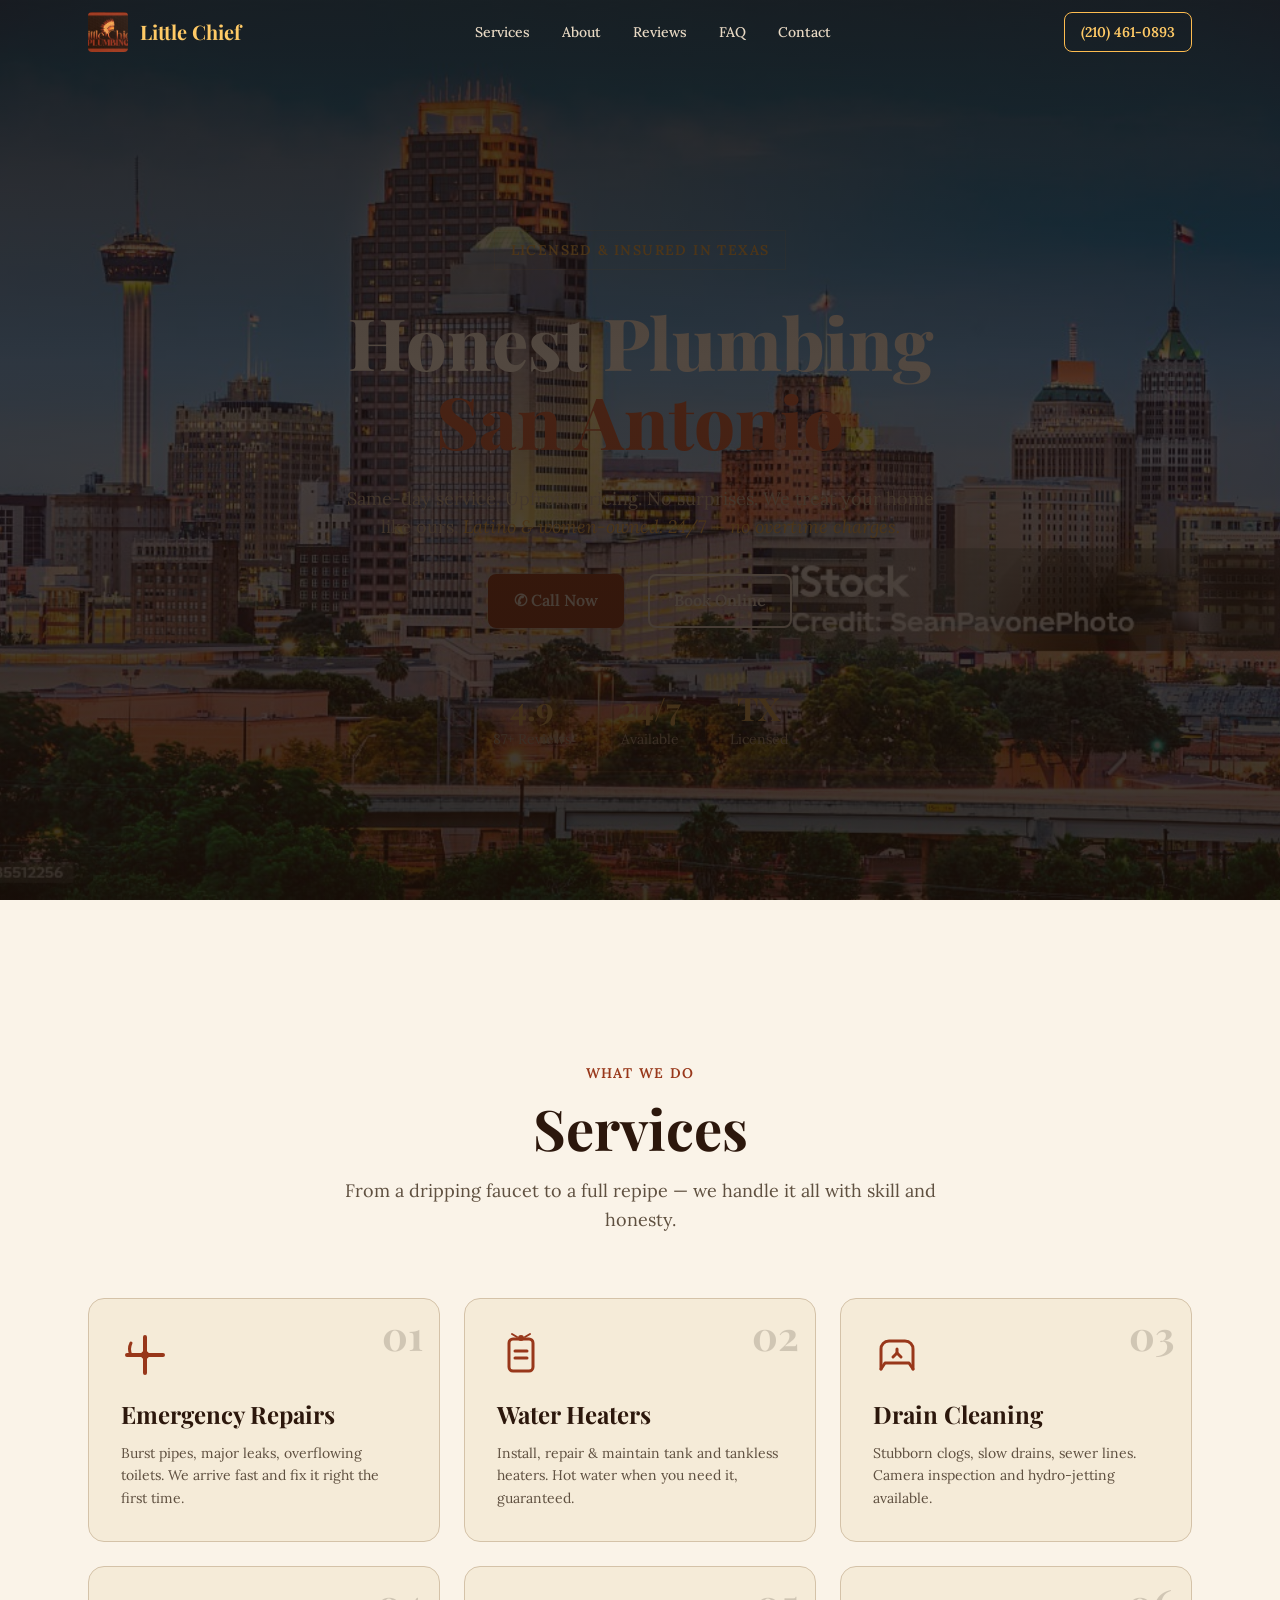
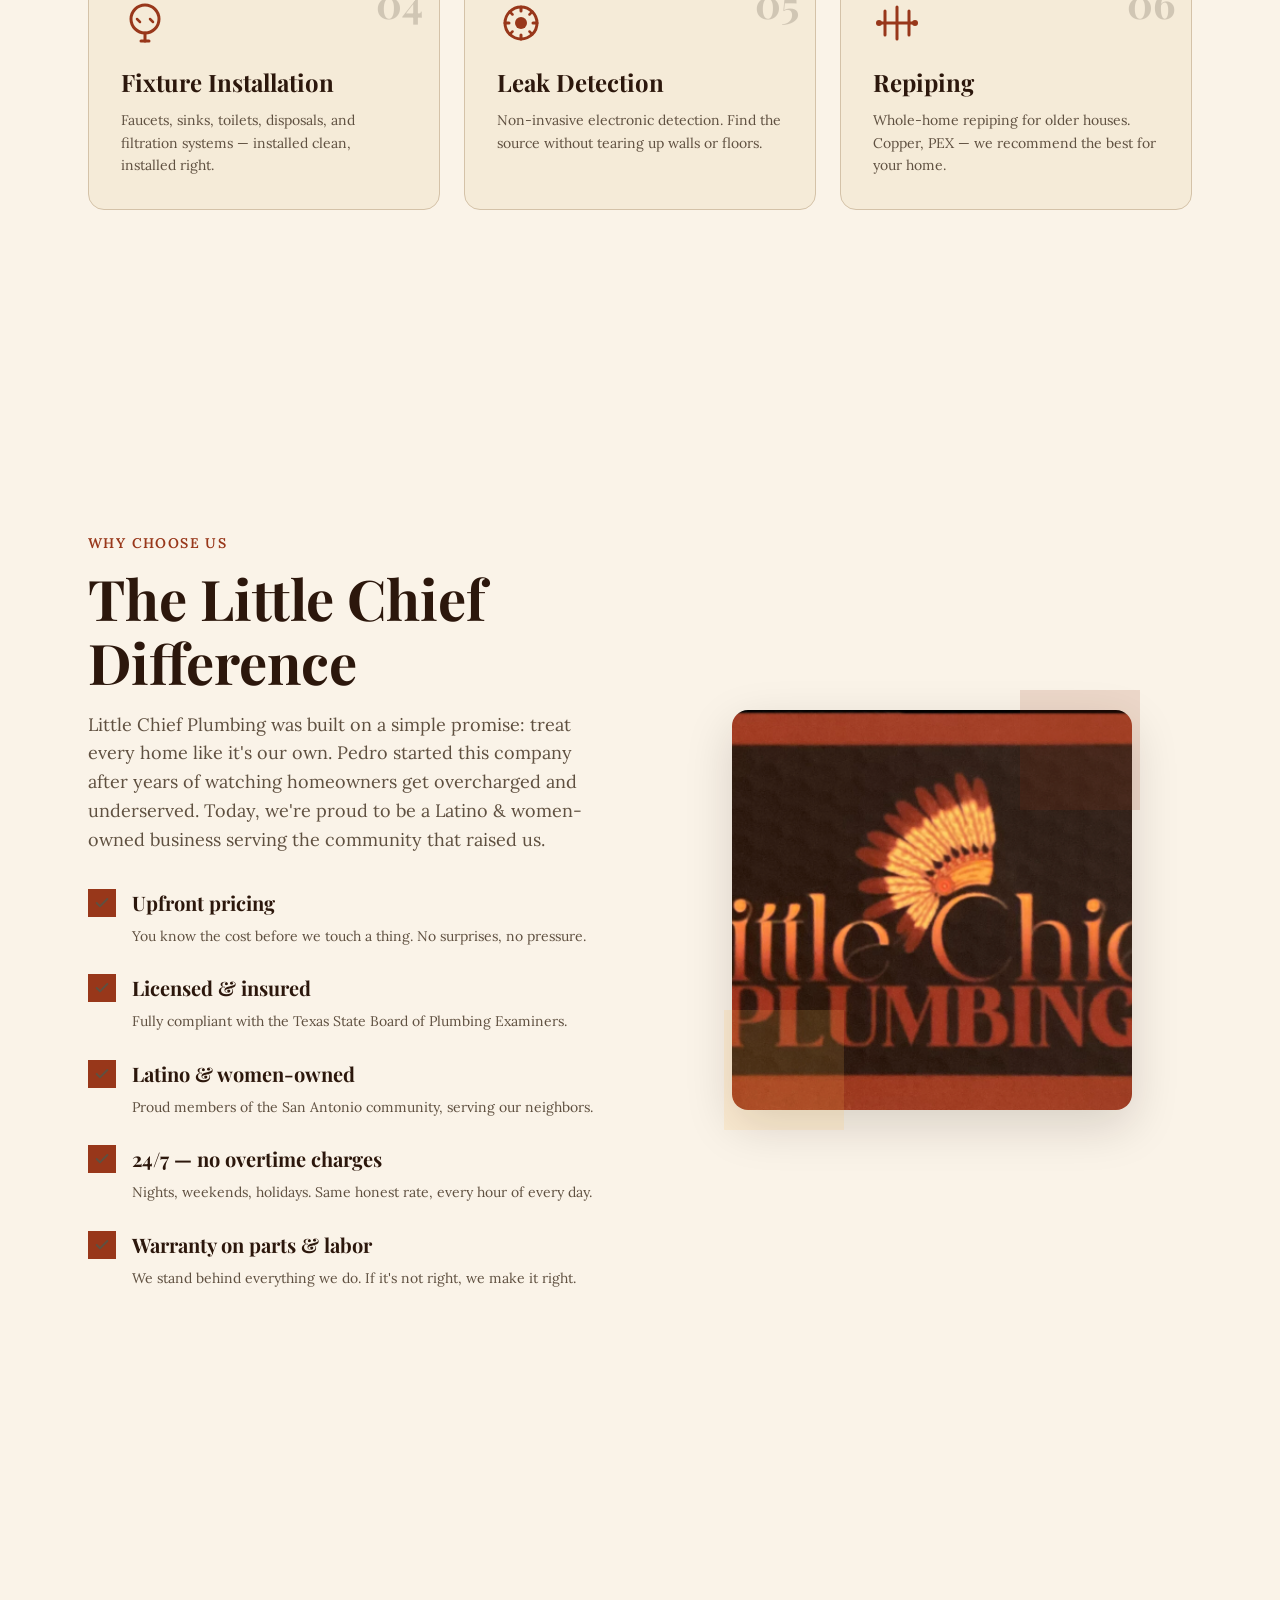
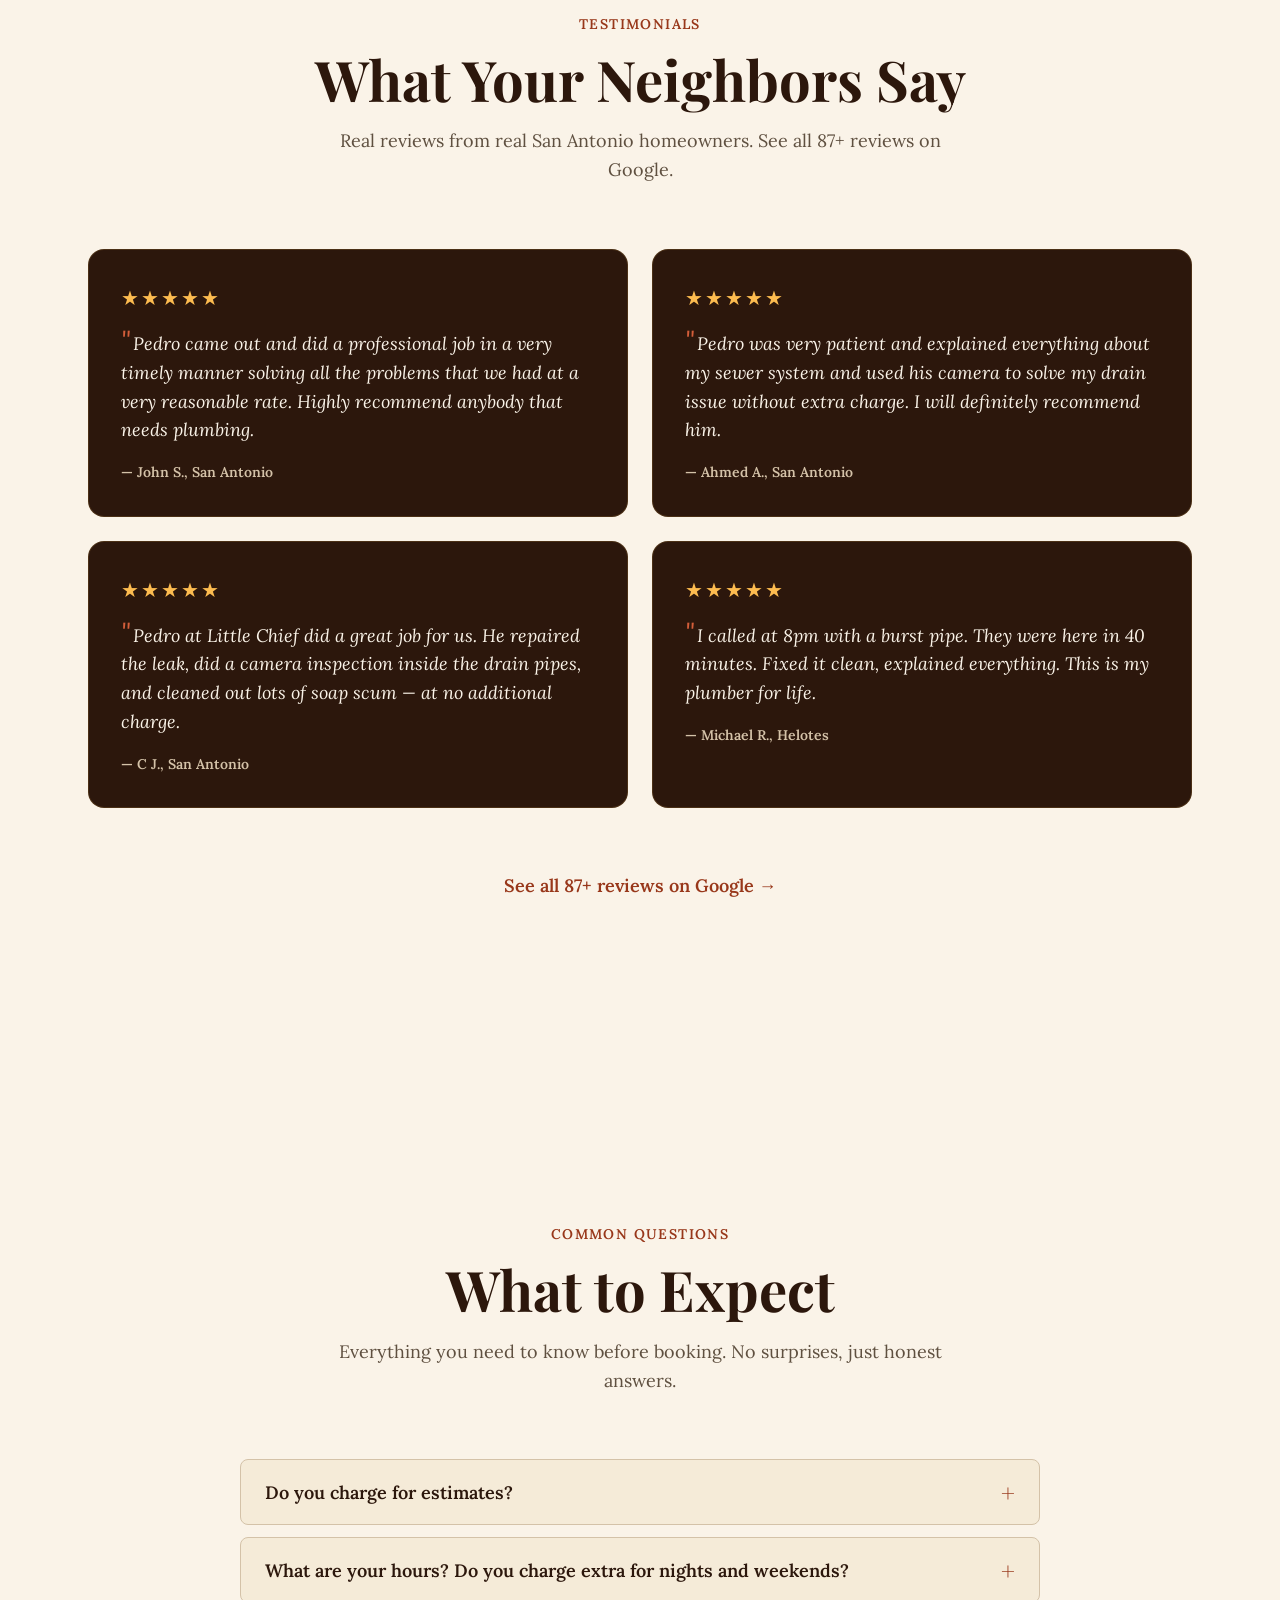
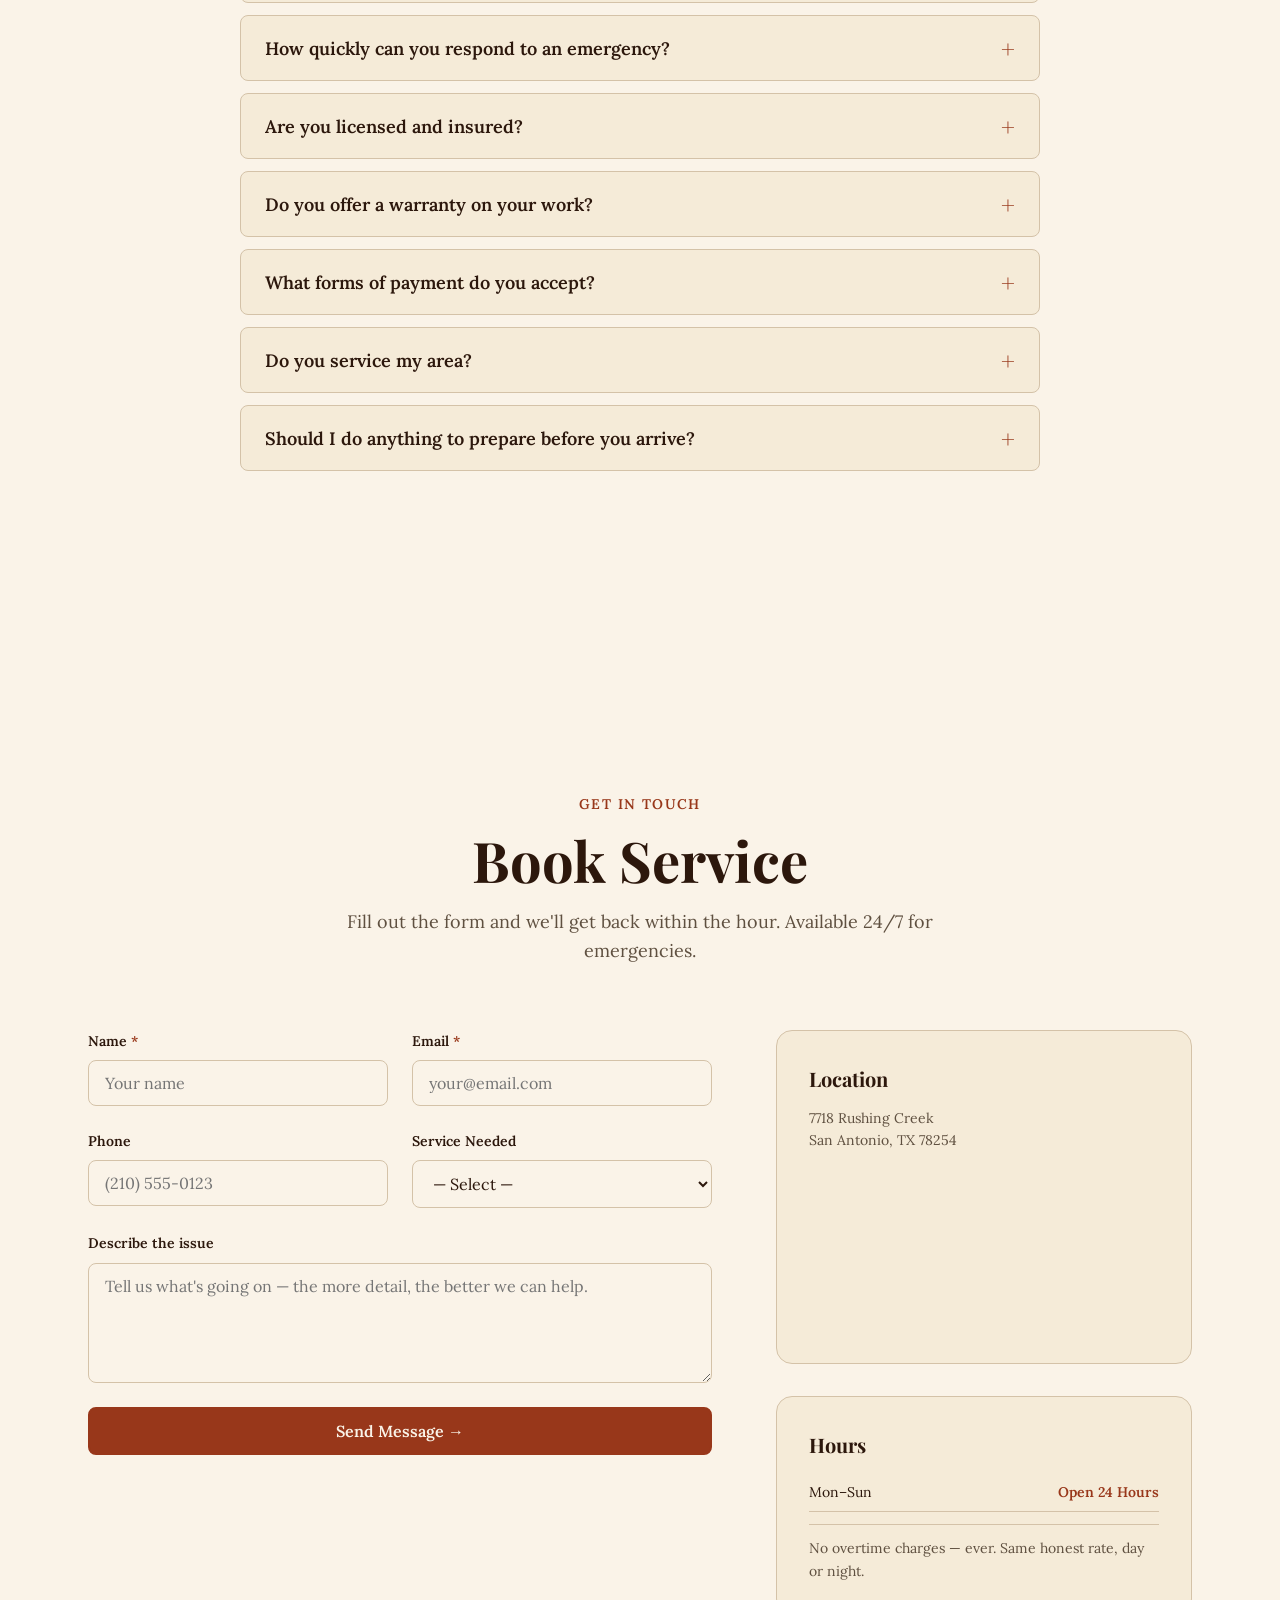
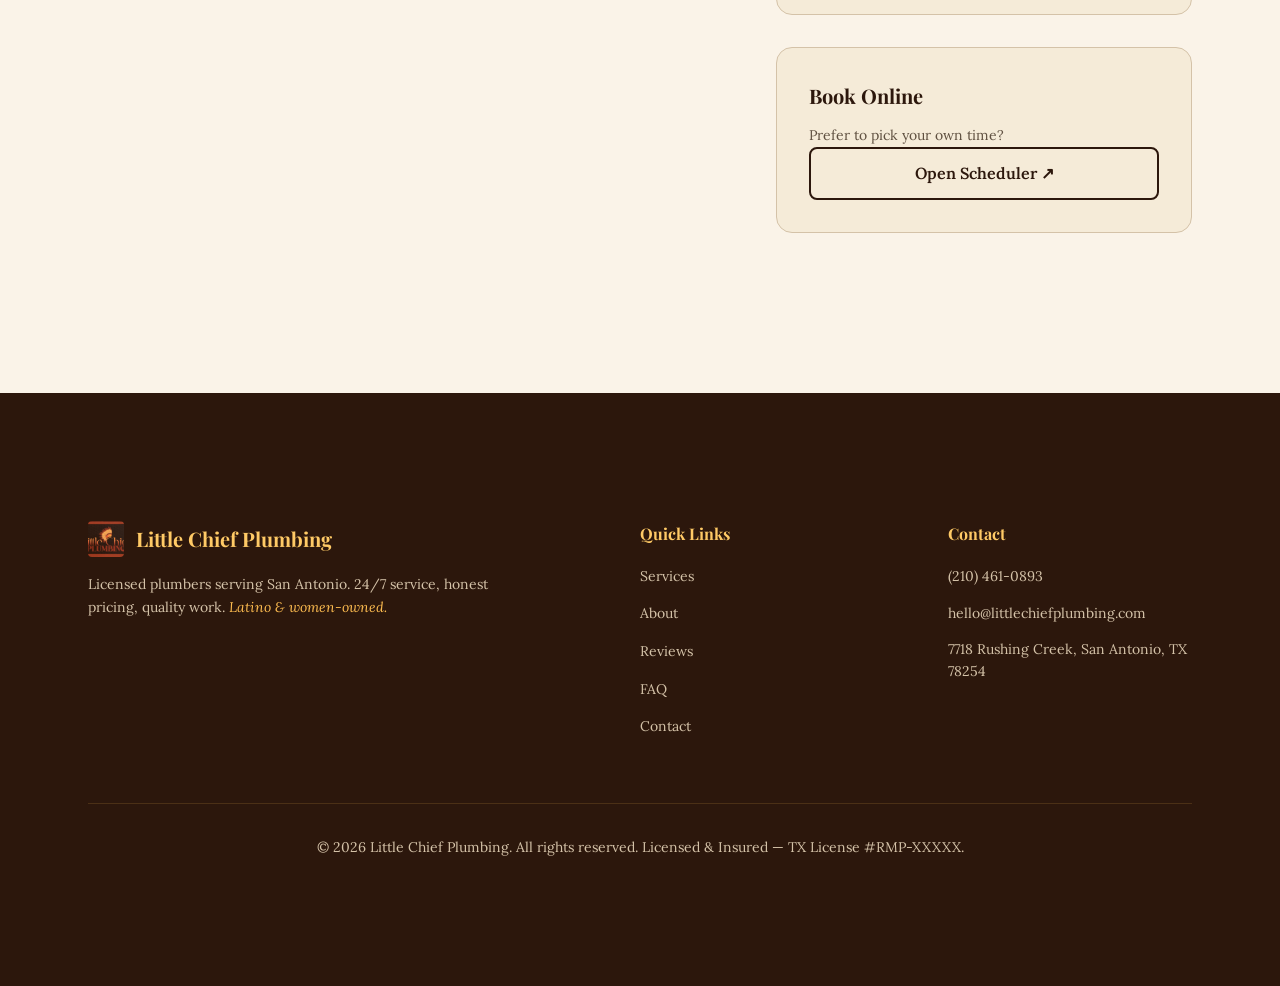
==== commit 4dd0a9e9: "feat: full site redesign with brand identity - Complete visual redesign based on actual business car" ====
--- a/index.html
+++ b/index.html
@@ -7,14 +7,14 @@
 
   <meta property="og:title" content="Little Chief Plumbing — Trusted Plumbing in San Antonio, TX">
   <meta property="og:description" content="Licensed plumbers serving San Antonio. 24/7 service, upfront pricing, no surprises. Latino & women-owned.">
-  <meta property="og:image" content="https://littlechiefplumbing.com/assets/og-image.jpg">
+  <meta property="og:image" content="https://littlechiefplumbing.com/assets/logo-card.png">
   <meta property="og:url" content="https://littlechiefplumbing.com">
 
   <title>Little Chief Plumbing — Honest Plumbing in San Antonio, TX</title>
 
   <link rel="preconnect" href="https://fonts.googleapis.com">
   <link rel="preconnect" href="https://fonts.gstatic.com" crossorigin>
-  <link href="https://fonts.googleapis.com/css2?family=Anton&family=Crimson+Pro:ital,wght@0,400;0,500;0,600;0,700;1,400;1,500&display=swap" rel="stylesheet">
+  <link href="https://fonts.googleapis.com/css2?family=Playfair+Display:ital,wght@0,400;0,500;0,600;0,700;0,800;0,900;1,400;1,500&family=Lora:ital,wght@0,400;0,500;0,600;0,700;1,400&display=swap" rel="stylesheet">
   <link rel="stylesheet" href="css/style.css">
 
   <script type="application/ld+json">
@@ -22,7 +22,7 @@
     "@context": "https://schema.org",
     "@type": "Plumber",
     "name": "Little Chief Plumbing",
-    "image": "https://littlechiefplumbing.com/assets/logo.svg",
+    "image": "https://littlechiefplumbing.com/assets/logo-card.png",
     "url": "https://littlechiefplumbing.com",
     "telephone": "+1-210-461-0893",
     "email": "hello@littlechiefplumbing.com",
@@ -49,15 +49,12 @@
 </head>
 <body>
 
-  <!-- Texture overlay -->
-  <div class="grain" aria-hidden="true"></div>
-
   <!-- Header -->
   <header class="header" id="header">
     <div class="header-inner">
       <a href="/" class="logo" aria-label="Little Chief Plumbing home">
-        <img src="assets/logo.svg" alt="" width="40" height="40" class="logo-mark">
-        <span class="logo-wordmark">Little Chief</span>
+        <img src="assets/logo-card.png" alt="" width="40" height="40" class="logo-mark" style="object-fit:cover; border-radius:4px;">
+        <span>Little Chief</span>
       </a>
       <nav class="nav" aria-label="Main navigation">
         <button class="nav-toggle" id="nav-toggle" aria-expanded="false" aria-label="Toggle menu">
@@ -69,24 +66,17 @@
           <li><a href="#services" class="nav-link">Services</a></li>
           <li><a href="#about" class="nav-link">About</a></li>
           <li><a href="#reviews" class="nav-link">Reviews</a></li>
+          <li><a href="#faq" class="nav-link">FAQ</a></li>
           <li><a href="#contact" class="nav-link">Contact</a></li>
         </ul>
       </nav>
-      <a href="tel:+12104610893" class="header-phone">
-        <span class="header-phone-icon">&#9990;</span>
-        <span>(210) 461-0893</span>
-      </a>
+      <a href="tel:+12104610893" class="header-phone">(210) 461-0893</a>
     </div>
   </header>
 
   <main>
     <!-- Hero -->
-    <section class="hero" id="hero">
-      <div class="hero-bg" aria-hidden="true">
-        <div class="hero-bg-arc"></div>
-        <div class="hero-bg-pipe hero-bg-pipe--1"></div>
-        <div class="hero-bg-pipe hero-bg-pipe--2"></div>
-      </div>
+    <section class="hero section--dark" id="hero">
       <div class="hero-inner">
         <div class="hero-badge reveal">Licensed &amp; Insured in Texas</div>
         <h1 class="hero-heading reveal-delay-1">
@@ -95,18 +85,13 @@
         </h1>
         <p class="hero-sub reveal-delay-2">
           Same-day service. Upfront pricing. No surprises. We treat your home like ours.
-          <em>Latino &amp; women-owned.</em>
+          <em>Latino &amp; women-owned. 24/7 — no overtime charges.</em>
         </p>
         <div class="hero-actions reveal-delay-3">
-          <a href="tel:+12104610893" class="btn btn-copper btn-l">
-            <span class="btn-icon">&#9990;</span> Call&nbsp;Now
-          </a>
-          <a href="#contact" class="btn btn-ghost btn-l">
-            Book&nbsp;Online
-            <span class="btn-arrow">&darr;</span>
-          </a>
-        </div>
-        <div class="hero-stats reveal-delay-3">
+          <a href="tel:+12104610893" class="btn btn-copper">&#9990; Call Now</a>
+          <a href="#contact" class="btn btn-ghost">Book Online</a>
+        </div>
+        <div class="hero-stats reveal-delay-4">
           <div class="hero-stat">
             <span class="hero-stat-value">4.9</span>
             <span class="hero-stat-label">87+ Reviews</span>
@@ -123,215 +108,263 @@
           </div>
         </div>
       </div>
-      <div class="hero-cut" aria-hidden="true"></div>
-    </section>
-
-    <!-- Emergency strip -->
-    <div class="emergency-strip" aria-label="Emergency plumbing available 24/7">
-      <div class="emergency-strip-inner">
-        <span class="emergency-icon" aria-hidden="true">&#9888;</span>
-        <span class="emergency-text">Plumbing emergency? We're here now.</span>
-        <a href="tel:+12104610893" class="btn btn-emergency">
-          (210) 461-0893
-          <span class="btn-pulse" aria-hidden="true"></span>
-        </a>
-      </div>
-    </div>
+    </section>
 
     <!-- Services -->
-    <section class="services" id="services">
-      <div class="section-header reveal">
-        <span class="section-eyebrow">What we do</span>
-        <h2 class="section-title">Services</h2>
-        <p class="section-desc">From a dripping faucet to a full repipe — we handle it all with skill and honesty.</p>
-      </div>
-      <div class="services-grid">
-        <article class="service-card reveal">
-          <div class="service-card-marker" aria-hidden="true">01</div>
-          <div class="service-card-icon">
-            <svg viewBox="0 0 48 48" fill="none" aria-hidden="true"><path d="M24 6v36M6 24h36" stroke="currentColor" stroke-width="4" stroke-linecap="round"/><circle cx="24" cy="24" r="4" fill="currentColor"/><path d="M10 12c-2 4-2 8 0 12" stroke="currentColor" stroke-width="3" stroke-linecap="round"/></svg>
-          </div>
-          <h3 class="service-card-title">Emergency Repairs</h3>
-          <p class="service-card-desc">Burst pipes, major leaks, overflowing toilets. We arrive fast and fix it right the first time.</p>
-        </article>
-
-        <article class="service-card reveal">
-          <div class="service-card-marker" aria-hidden="true">02</div>
-          <div class="service-card-icon">
-            <svg viewBox="0 0 48 48" fill="none" aria-hidden="true"><rect x="12" y="8" width="24" height="32" rx="4" stroke="currentColor" stroke-width="3"/><path d="M18 20h12M18 27h12" stroke="currentColor" stroke-width="3" stroke-linecap="round"/><circle cx="24" cy="7" r="3" fill="currentColor"/><path d="M28 6l5-3M20 6l-5-3" stroke="currentColor" stroke-width="2" stroke-linecap="round"/></svg>
-          </div>
-          <h3 class="service-card-title">Water Heaters</h3>
-          <p class="service-card-desc">Install, repair & maintain tank and tankless heaters. Hot water when you need it, guaranteed.</p>
-        </article>
-
-        <article class="service-card reveal">
-          <div class="service-card-marker" aria-hidden="true">03</div>
-          <div class="service-card-icon">
-            <svg viewBox="0 0 48 48" fill="none" aria-hidden="true"><path d="M8 38V18c0-4 3-8 8-8h16c5 0 8 4 8 8v20" stroke="currentColor" stroke-width="3" stroke-linecap="round"/><path d="M8 38l4-6h24l4 6" stroke="currentColor" stroke-width="3" stroke-linecap="round" stroke-linejoin="round"/><path d="M20 26l4-4 4 4" stroke="currentColor" stroke-width="3" stroke-linecap="round" stroke-linejoin="round"/><path d="M24 22v-4" stroke="currentColor" stroke-width="3" stroke-linecap="round"/></svg>
-          </div>
-          <h3 class="service-card-title">Drain Cleaning</h3>
-          <p class="service-card-desc">Stubborn clogs, slow drains, sewer lines. Camera inspection and hydro-jetting available.</p>
-        </article>
-
-        <article class="service-card reveal">
-          <div class="service-card-marker" aria-hidden="true">04</div>
-          <div class="service-card-icon">
-            <svg viewBox="0 0 48 48" fill="none" aria-hidden="true"><circle cx="24" cy="20" r="14" stroke="currentColor" stroke-width="3"/><path d="M24 34v8" stroke="currentColor" stroke-width="3" stroke-linecap="round"/><path d="M20 42h8" stroke="currentColor" stroke-width="3" stroke-linecap="round"/><path d="M16 20l3 3M29 20l3 3" stroke="currentColor" stroke-width="2.5" stroke-linecap="round"/></svg>
-          </div>
-          <h3 class="service-card-title">Fixture Installation</h3>
-          <p class="service-card-desc">Faucets, sinks, toilets, disposals, and filtration systems — installed clean, installed right.</p>
-        </article>
-
-        <article class="service-card reveal">
-          <div class="service-card-marker" aria-hidden="true">05</div>
-          <div class="service-card-icon">
-            <svg viewBox="0 0 48 48" fill="none" aria-hidden="true"><circle cx="24" cy="24" r="16" stroke="currentColor" stroke-width="3"/><circle cx="24" cy="24" r="6" fill="currentColor"/><path d="M24 8v4M24 36v4M8 24h4M36 24h4" stroke="currentColor" stroke-width="3" stroke-linecap="round"/><path d="M12.7 12.7l2.8 2.8M32.5 32.5l2.8 2.8M35.3 12.7l-2.8 2.8M15.5 32.5l-2.8 2.8" stroke="currentColor" stroke-width="2.5" stroke-linecap="round"/></svg>
-          </div>
-          <h3 class="service-card-title">Leak Detection</h3>
-          <p class="service-card-desc">Non-invasive electronic detection. Find the source without tearing up walls or floors.</p>
-        </article>
-
-        <article class="service-card reveal">
-          <div class="service-card-marker" aria-hidden="true">06</div>
-          <div class="service-card-icon">
-            <svg viewBox="0 0 48 48" fill="none" aria-hidden="true"><path d="M6 24h36" stroke="currentColor" stroke-width="3" stroke-linecap="round"/><path d="M12 12v24M24 8v32M36 12v24" stroke="currentColor" stroke-width="3" stroke-linecap="round"/><circle cx="6" cy="24" r="3" fill="currentColor"/><circle cx="42" cy="24" r="3" fill="currentColor"/></svg>
-          </div>
-          <h3 class="service-card-title">Repiping</h3>
-          <p class="service-card-desc">Whole-home repiping for older houses. Copper, PEX — we recommend the best for your home.</p>
-        </article>
+    <section class="section" id="services">
+      <div class="container">
+        <div class="section-header reveal">
+          <span class="section-eyebrow">What we do</span>
+          <h2 class="section-title">Services</h2>
+          <p class="section-desc">From a dripping faucet to a full repipe — we handle it all with skill and honesty.</p>
+        </div>
+        <div class="services-grid">
+          <article class="service-card reveal">
+            <div class="service-card-marker" aria-hidden="true">01</div>
+            <div class="service-card-icon">
+              <svg viewBox="0 0 48 48" fill="none" aria-hidden="true"><path d="M24 6v36M6 24h36" stroke="currentColor" stroke-width="4" stroke-linecap="round"/><circle cx="24" cy="24" r="4" fill="currentColor"/><path d="M10 12c-2 4-2 8 0 12" stroke="currentColor" stroke-width="3" stroke-linecap="round"/></svg>
+            </div>
+            <h3 class="service-card-title">Emergency Repairs</h3>
+            <p class="service-card-desc">Burst pipes, major leaks, overflowing toilets. We arrive fast and fix it right the first time.</p>
+          </article>
+
+          <article class="service-card reveal">
+            <div class="service-card-marker" aria-hidden="true">02</div>
+            <div class="service-card-icon">
+              <svg viewBox="0 0 48 48" fill="none" aria-hidden="true"><rect x="12" y="8" width="24" height="32" rx="4" stroke="currentColor" stroke-width="3"/><path d="M18 20h12M18 27h12" stroke="currentColor" stroke-width="3" stroke-linecap="round"/><circle cx="24" cy="7" r="3" fill="currentColor"/><path d="M28 6l5-3M20 6l-5-3" stroke="currentColor" stroke-width="2" stroke-linecap="round"/></svg>
+            </div>
+            <h3 class="service-card-title">Water Heaters</h3>
+            <p class="service-card-desc">Install, repair &amp; maintain tank and tankless heaters. Hot water when you need it, guaranteed.</p>
+          </article>
+
+          <article class="service-card reveal">
+            <div class="service-card-marker" aria-hidden="true">03</div>
+            <div class="service-card-icon">
+              <svg viewBox="0 0 48 48" fill="none" aria-hidden="true"><path d="M8 38V18c0-4 3-8 8-8h16c5 0 8 4 8 8v20" stroke="currentColor" stroke-width="3" stroke-linecap="round"/><path d="M8 38l4-6h24l4 6" stroke="currentColor" stroke-width="3" stroke-linecap="round" stroke-linejoin="round"/><path d="M20 26l4-4 4 4" stroke="currentColor" stroke-width="3" stroke-linecap="round" stroke-linejoin="round"/><path d="M24 22v-4" stroke="currentColor" stroke-width="3" stroke-linecap="round"/></svg>
+            </div>
+            <h3 class="service-card-title">Drain Cleaning</h3>
+            <p class="service-card-desc">Stubborn clogs, slow drains, sewer lines. Camera inspection and hydro-jetting available.</p>
+          </article>
+
+          <article class="service-card reveal">
+            <div class="service-card-marker" aria-hidden="true">04</div>
+            <div class="service-card-icon">
+              <svg viewBox="0 0 48 48" fill="none" aria-hidden="true"><circle cx="24" cy="20" r="14" stroke="currentColor" stroke-width="3"/><path d="M24 34v8" stroke="currentColor" stroke-width="3" stroke-linecap="round"/><path d="M20 42h8" stroke="currentColor" stroke-width="3" stroke-linecap="round"/><path d="M16 20l3 3M29 20l3 3" stroke="currentColor" stroke-width="2.5" stroke-linecap="round"/></svg>
+            </div>
+            <h3 class="service-card-title">Fixture Installation</h3>
+            <p class="service-card-desc">Faucets, sinks, toilets, disposals, and filtration systems — installed clean, installed right.</p>
+          </article>
+
+          <article class="service-card reveal">
+            <div class="service-card-marker" aria-hidden="true">05</div>
+            <div class="service-card-icon">
+              <svg viewBox="0 0 48 48" fill="none" aria-hidden="true"><circle cx="24" cy="24" r="16" stroke="currentColor" stroke-width="3"/><circle cx="24" cy="24" r="6" fill="currentColor"/><path d="M24 8v4M24 36v4M8 24h4M36 24h4" stroke="currentColor" stroke-width="3" stroke-linecap="round"/><path d="M12.7 12.7l2.8 2.8M32.5 32.5l2.8 2.8M35.3 12.7l-2.8 2.8M15.5 32.5l-2.8 2.8" stroke="currentColor" stroke-width="2.5" stroke-linecap="round"/></svg>
+            </div>
+            <h3 class="service-card-title">Leak Detection</h3>
+            <p class="service-card-desc">Non-invasive electronic detection. Find the source without tearing up walls or floors.</p>
+          </article>
+
+          <article class="service-card reveal">
+            <div class="service-card-marker" aria-hidden="true">06</div>
+            <div class="service-card-icon">
+              <svg viewBox="0 0 48 48" fill="none" aria-hidden="true"><path d="M6 24h36" stroke="currentColor" stroke-width="3" stroke-linecap="round"/><path d="M12 12v24M24 8v32M36 12v24" stroke="currentColor" stroke-width="3" stroke-linecap="round"/><circle cx="6" cy="24" r="3" fill="currentColor"/><circle cx="42" cy="24" r="3" fill="currentColor"/></svg>
+            </div>
+            <h3 class="service-card-title">Repiping</h3>
+            <p class="service-card-desc">Whole-home repiping for older houses. Copper, PEX — we recommend the best for your home.</p>
+          </article>
+        </div>
       </div>
     </section>
 
     <!-- About -->
-    <section class="about" id="about">
-      <div class="about-cut-top" aria-hidden="true"></div>
-      <div class="about-inner">
-        <div class="about-content reveal">
-          <span class="section-eyebrow">Why choose us</span>
-          <h2 class="section-title">The Little Chief<br>Difference</h2>
-          <ul class="about-list" role="list">
-            <li>
-              <span class="about-check" aria-hidden="true">&#10003;</span>
-              <div>
-                <strong>Upfront pricing</strong>
-                <span>You know the cost before we touch a thing. No surprises, no pressure.</span>
-              </div>
-            </li>
-            <li>
-              <span class="about-check" aria-hidden="true">&#10003;</span>
-              <div>
-                <strong>Licensed &amp; insured</strong>
-                <span>Fully compliant with the Texas State Board of Plumbing Examiners.</span>
-              </div>
-            </li>
-            <li>
-              <span class="about-check" aria-hidden="true">&#10003;</span>
-              <div>
-                <strong>Latino &amp; women-owned</strong>
-                <span>Proud members of the San Antonio community, serving our neighbors.</span>
-              </div>
-            </li>
-            <li>
-              <span class="about-check" aria-hidden="true">&#10003;</span>
-              <div>
-                <strong>24/7 — no overtime charges</strong>
-                <span>Nights, weekends, holidays. We're here when you need us, at the same honest rate.</span>
-              </div>
-            </li>
-            <li>
-              <span class="about-check" aria-hidden="true">&#10003;</span>
-              <div>
-                <strong>Warranty on parts &amp; labor</strong>
-                <span>We stand behind everything we do. If it's not right, we make it right.</span>
-              </div>
-            </li>
-          </ul>
-        </div>
-        <div class="about-visual reveal" aria-hidden="true">
-          <div class="about-logo-frame">
-            <img src="assets/logo.svg" alt="" class="about-logo">
-          </div>
-          <div class="about-accent about-accent--1"></div>
-          <div class="about-accent about-accent--2"></div>
-        </div>
-      </div>
-      <div class="about-cut-bottom" aria-hidden="true"></div>
+    <section class="section" id="about">
+      <div class="container">
+        <div class="about-inner">
+          <div class="about-content reveal">
+            <span class="section-eyebrow">Why choose us</span>
+            <h2 class="section-title">The Little Chief<br>Difference</h2>
+            <p class="section-desc" style="text-align:left; margin:0 0 var(--space-5) 0;">
+              Little Chief Plumbing was built on a simple promise: treat every home like it's our own. 
+              Pedro started this company after years of watching homeowners get overcharged and 
+              underserved. Today, we're proud to be a Latino &amp; women-owned business serving the 
+              community that raised us.
+            </p>
+            <ul class="about-list" role="list">
+              <li>
+                <span class="about-check" aria-hidden="true"><svg viewBox="0 0 24 24" fill="none" stroke="currentColor" stroke-width="3" stroke-linecap="round" stroke-linejoin="round"><polyline points="20 6 9 17 4 12"></polyline></svg></span>
+                <div>
+                  <strong>Upfront pricing</strong>
+                  <span>You know the cost before we touch a thing. No surprises, no pressure.</span>
+                </div>
+              </li>
+              <li>
+                <span class="about-check" aria-hidden="true"><svg viewBox="0 0 24 24" fill="none" stroke="currentColor" stroke-width="3" stroke-linecap="round" stroke-linejoin="round"><polyline points="20 6 9 17 4 12"></polyline></svg></span>
+                <div>
+                  <strong>Licensed &amp; insured</strong>
+                  <span>Fully compliant with the Texas State Board of Plumbing Examiners.</span>
+                </div>
+              </li>
+              <li>
+                <span class="about-check" aria-hidden="true"><svg viewBox="0 0 24 24" fill="none" stroke="currentColor" stroke-width="3" stroke-linecap="round" stroke-linejoin="round"><polyline points="20 6 9 17 4 12"></polyline></svg></span>
+                <div>
+                  <strong>Latino &amp; women-owned</strong>
+                  <span>Proud members of the San Antonio community, serving our neighbors.</span>
+                </div>
+              </li>
+              <li>
+                <span class="about-check" aria-hidden="true"><svg viewBox="0 0 24 24" fill="none" stroke="currentColor" stroke-width="3" stroke-linecap="round" stroke-linejoin="round"><polyline points="20 6 9 17 4 12"></polyline></svg></span>
+                <div>
+                  <strong>24/7 — no overtime charges</strong>
+                  <span>Nights, weekends, holidays. Same honest rate, every hour of every day.</span>
+                </div>
+              </li>
+              <li>
+                <span class="about-check" aria-hidden="true"><svg viewBox="0 0 24 24" fill="none" stroke="currentColor" stroke-width="3" stroke-linecap="round" stroke-linejoin="round"><polyline points="20 6 9 17 4 12"></polyline></svg></span>
+                <div>
+                  <strong>Warranty on parts &amp; labor</strong>
+                  <span>We stand behind everything we do. If it's not right, we make it right.</span>
+                </div>
+              </li>
+            </ul>
+          </div>
+          <div class="about-visual reveal" aria-hidden="true">
+            <img src="assets/logo-card.png" alt="" class="about-photo" style="object-fit: cover; border-radius: var(--radius-lg);">
+            <div class="about-accent about-accent--1"></div>
+            <div class="about-accent about-accent--2"></div>
+          </div>
+        </div>
+      </div>
     </section>
 
     <!-- Reviews -->
-    <section class="reviews" id="reviews">
-      <div class="section-header reveal">
-        <span class="section-eyebrow">Testimonials</span>
-        <h2 class="section-title">What Your Neighbors Say</h2>
-        <p class="section-desc">Real reviews from real San Antonio homeowners.</p>
-      </div>
-      <div class="reviews-grid">
-        <figure class="review-card reveal">
-          <div class="review-stars" aria-label="5 out of 5 stars">
-            <span>&#9733;</span><span>&#9733;</span><span>&#9733;</span><span>&#9733;</span><span>&#9733;</span>
-          </div>
-          <blockquote>
-            <p>Pedro came out and did a professional job in a very timely manner solving all the problems that we had at a very reasonable rate. Highly recommend anybody that needs plumbing.</p>
-          </blockquote>
-          <figcaption>&mdash; John S., San Antonio</figcaption>
-        </figure>
-
-        <figure class="review-card reveal">
-          <div class="review-stars" aria-label="5 out of 5 stars">
-            <span>&#9733;</span><span>&#9733;</span><span>&#9733;</span><span>&#9733;</span><span>&#9733;</span>
-          </div>
-          <blockquote>
-            <p>Had a bad leak for a while now and finally had the money for a repair. Pedro with Little Chief Plumbing came out Friday around 2:30, assessed the problem, quoted me a very reasonable price.</p>
-          </blockquote>
-          <figcaption>&mdash; Susan C., San Antonio</figcaption>
-        </figure>
-
-        <figure class="review-card reveal">
-          <div class="review-stars" aria-label="5 out of 5 stars">
-            <span>&#9733;</span><span>&#9733;</span><span>&#9733;</span><span>&#9733;</span><span>&#9733;</span>
-          </div>
-          <blockquote>
-            <p>Pedro was very patient and explained everything about my sewer system and used his camera to solve my drain issue without extra charge. I will definitely recommend him.</p>
-          </blockquote>
-          <figcaption>&mdash; Ahmed A., San Antonio</figcaption>
-        </figure>
-
-        <figure class="review-card reveal">
-          <div class="review-stars" aria-label="5 out of 5 stars">
-            <span>&#9733;</span><span>&#9733;</span><span>&#9733;</span><span>&#9733;</span><span>&#9733;</span>
-          </div>
-          <blockquote>
-            <p>Pedro at Little Chief did a great job for us. He repaired the leak, did a camera inspection inside the drain pipes, and cleaned out lots of soap scum — at no additional charge.</p>
-          </blockquote>
-          <figcaption>&mdash; C J., San Antonio</figcaption>
-        </figure>
-
-        <figure class="review-card reveal">
-          <div class="review-stars" aria-label="5 out of 5 stars">
-            <span>&#9733;</span><span>&#9733;</span><span>&#9733;</span><span>&#9733;</span><span>&#9733;</span>
-          </div>
-          <blockquote>
-            <p>Thanks Little Chief for replacing my toilet quickly, efficiently, and for a fair price! You are now my go-to!</p>
-          </blockquote>
-          <figcaption>&mdash; Jennifer E., San Antonio</figcaption>
-        </figure>
-
-        <figure class="review-card reveal">
-          <div class="review-stars" aria-label="5 out of 5 stars">
-            <span>&#9733;</span><span>&#9733;</span><span>&#9733;</span><span>&#9733;</span><span>&#9733;</span>
-          </div>
-          <blockquote>
-            <p>I called at 8pm with a burst pipe. They were here in 40 minutes. Fixed it clean, explained everything. This is my plumber for life.</p>
-          </blockquote>
-          <figcaption>&mdash; Michael R., Helotes</figcaption>
-        </figure>
+    <section class="section" id="reviews">
+      <div class="container">
+        <div class="section-header reveal">
+          <span class="section-eyebrow">Testimonials</span>
+          <h2 class="section-title">What Your Neighbors Say</h2>
+          <p class="section-desc">Real reviews from real San Antonio homeowners. See all 87+ reviews on Google.</p>
+        </div>
+        <div class="reviews-grid">
+          <figure class="review-card reveal">
+            <div class="review-stars" aria-label="5 out of 5 stars">
+              <span>&#9733;</span><span>&#9733;</span><span>&#9733;</span><span>&#9733;</span><span>&#9733;</span>
+            </div>
+            <blockquote><p>Pedro came out and did a professional job in a very timely manner solving all the problems that we had at a very reasonable rate. Highly recommend anybody that needs plumbing.</p></blockquote>
+            <figcaption>&mdash; John S., San Antonio</figcaption>
+          </figure>
+
+          <figure class="review-card reveal">
+            <div class="review-stars" aria-label="5 out of 5 stars">
+              <span>&#9733;</span><span>&#9733;</span><span>&#9733;</span><span>&#9733;</span><span>&#9733;</span>
+            </div>
+            <blockquote><p>Pedro was very patient and explained everything about my sewer system and used his camera to solve my drain issue without extra charge. I will definitely recommend him.</p></blockquote>
+            <figcaption>&mdash; Ahmed A., San Antonio</figcaption>
+          </figure>
+
+          <figure class="review-card reveal">
+            <div class="review-stars" aria-label="5 out of 5 stars">
+              <span>&#9733;</span><span>&#9733;</span><span>&#9733;</span><span>&#9733;</span><span>&#9733;</span>
+            </div>
+            <blockquote><p>Pedro at Little Chief did a great job for us. He repaired the leak, did a camera inspection inside the drain pipes, and cleaned out lots of soap scum — at no additional charge.</p></blockquote>
+            <figcaption>&mdash; C J., San Antonio</figcaption>
+          </figure>
+
+          <figure class="review-card reveal">
+            <div class="review-stars" aria-label="5 out of 5 stars">
+              <span>&#9733;</span><span>&#9733;</span><span>&#9733;</span><span>&#9733;</span><span>&#9733;</span>
+            </div>
+            <blockquote><p>I called at 8pm with a burst pipe. They were here in 40 minutes. Fixed it clean, explained everything. This is my plumber for life.</p></blockquote>
+            <figcaption>&mdash; Michael R., Helotes</figcaption>
+          </figure>
+        </div>
+        <div class="reviews-footer reveal">
+          <a href="https://g.co/kgs/PLACEHOLDER" target="_blank" rel="noopener">
+            See all 87+ reviews on Google &rarr;
+          </a>
+        </div>
+      </div>
+    </section>
+
+    <!-- FAQ -->
+    <section class="section" id="faq">
+      <div class="container">
+        <div class="section-header reveal">
+          <span class="section-eyebrow">Common questions</span>
+          <h2 class="section-title">What to Expect</h2>
+          <p class="section-desc">Everything you need to know before booking. No surprises, just honest answers.</p>
+        </div>
+        <div class="faq-list reveal">
+          <div class="faq-item">
+            <button class="faq-trigger" aria-expanded="false">
+              Do you charge for estimates?
+            </button>
+            <div class="faq-content">
+              <p>No. We provide free, no-obligation estimates for all standard plumbing work. For complex issues requiring camera inspection or line locating, we'll discuss any costs upfront before proceeding.</p>
+            </div>
+          </div>
+          <div class="faq-item">
+            <button class="faq-trigger" aria-expanded="false">
+              What are your hours? Do you charge extra for nights and weekends?
+            </button>
+            <div class="faq-content">
+              <p>We're available 24 hours a day, 7 days a week — including all holidays. And no, we never charge overtime. The same honest rate applies whether it's 2pm on Tuesday or 2am on Christmas morning.</p>
+            </div>
+          </div>
+          <div class="faq-item">
+            <button class="faq-trigger" aria-expanded="false">
+              How quickly can you respond to an emergency?
+            </button>
+            <div class="faq-content">
+              <p>For true emergencies — burst pipes, major leaks, sewage backups — we aim to arrive within the hour in San Antonio. We'll give you a realistic ETA when you call and keep you updated if anything changes.</p>
+            </div>
+          </div>
+          <div class="faq-item">
+            <button class="faq-trigger" aria-expanded="false">
+              Are you licensed and insured?
+            </button>
+            <div class="faq-content">
+              <p>Yes. We're fully licensed by the Texas State Board of Plumbing Examiners and carry comprehensive liability insurance. We'll provide our license number upon request — no hesitation, because we have nothing to hide.</p>
+            </div>
+          </div>
+          <div class="faq-item">
+            <button class="faq-trigger" aria-expanded="false">
+              Do you offer a warranty on your work?
+            </button>
+            <div class="faq-content">
+              <p>Absolutely. We warranty all parts and labor. If something we installed or repaired isn't right, we'll make it right — no arguments, no runaround. That's the Little Chief promise.</p>
+            </div>
+          </div>
+          <div class="faq-item">
+            <button class="faq-trigger" aria-expanded="false">
+              What forms of payment do you accept?
+            </button>
+            <div class="faq-content">
+              <p>We accept cash, check, and all major credit cards. Payment is due upon completion of service, and we always provide a detailed invoice before collecting payment.</p>
+            </div>
+          </div>
+          <div class="faq-item">
+            <button class="faq-trigger" aria-expanded="false">
+              Do you service my area?
+            </button>
+            <div class="faq-content">
+              <p>We serve all of San Antonio, TX and the immediate surrounding areas. If you're unsure whether we cover your location, just give us a call — we'll let you know immediately and can often recommend a trusted partner if you're outside our range.</p>
+            </div>
+          </div>
+          <div class="faq-item">
+            <button class="faq-trigger" aria-expanded="false">
+              Should I do anything to prepare before you arrive?
+            </button>
+            <div class="faq-content">
+              <p>Clear the area around the problem if possible — under sinks, near water heaters, etc. But don't stress about it. Part of our job is working in real homes, not showrooms. We'll handle the rest.</p>
+            </div>
+          </div>
+        </div>
       </div>
     </section>
 
     <!-- Contact -->
-    <section class="contact" id="contact">
-      <div class="contact-cut-top" aria-hidden="true"></div>
-      <div class="contact-inner">
+    <section class="section" id="contact">
+      <div class="container">
         <div class="section-header reveal">
           <span class="section-eyebrow">Get in touch</span>
           <h2 class="section-title">Book Service</h2>
@@ -345,18 +378,18 @@
             <div class="form-row">
               <div class="form-group">
                 <label for="name">Name <span class="required" aria-hidden="true">*</span></label>
-                <input type="text" id="name" name="name" required autocomplete="name">
+                <input type="text" id="name" name="name" required autocomplete="name" placeholder="Your name">
               </div>
               <div class="form-group">
                 <label for="email">Email <span class="required" aria-hidden="true">*</span></label>
-                <input type="email" id="email" name="email" required autocomplete="email">
+                <input type="email" id="email" name="email" required autocomplete="email" placeholder="your@email.com">
               </div>
             </div>
 
             <div class="form-row">
               <div class="form-group">
                 <label for="phone">Phone</label>
-                <input type="tel" id="phone" name="phone" autocomplete="tel">
+                <input type="tel" id="phone" name="phone" autocomplete="tel" placeholder="(210) 555-0123">
               </div>
               <div class="form-group">
                 <label for="service">Service Needed</label>
@@ -375,50 +408,31 @@
 
             <div class="form-group">
               <label for="message">Describe the issue</label>
-              <textarea id="message" name="message" rows="4" placeholder="Tell us what's going on &mdash; the more detail, the better we can help."></textarea>
-            </div>
-
-            <button type="submit" class="btn btn-copper btn-l btn-full">
-              Send Message
-              <span class="btn-arrow">&rarr;</span>
-            </button>
+              <textarea id="message" name="message" rows="4" placeholder="Tell us what's going on — the more detail, the better we can help."></textarea>
+            </div>
+
+            <button type="submit" class="btn btn-copper btn-full">Send Message &rarr;</button>
           </form>
 
           <aside class="contact-sidebar reveal">
             <div class="contact-card">
-              <div class="contact-card-icon" aria-hidden="true">&#128205;</div>
               <h3>Location</h3>
-              <address>
-                7718 Rushing Creek<br>
-                San Antonio, TX 78254
-              </address>
+              <address>7718 Rushing Creek<br>San Antonio, TX 78254</address>
               <div class="contact-map">
-                <iframe
-                  src="https://www.google.com/maps/embed?pb=!1m18!1m12!1m3!1d3470.123456789!2d-98.7300!3d29.5180!2m3!1f0!2f0!3f0!3m2!1i1024!2i768!4f13.1!3m3!1m2!1s0x0%3A0x0!2zMjnCsDMxJzA0LjgiTiA5OMKwNDMnNDguMCJX!5e0!3m2!1sen!2sus!4v1234567890"
-                  width="100%" height="180" style="border:0; border-radius:6px;" allowfullscreen="" loading="lazy"
-                  referrerpolicy="no-referrer-when-downgrade" title="Little Chief Plumbing location on Google Maps">
-                </iframe>
+                <iframe src="https://www.google.com/maps/embed?pb=!1m18!1m12!1m3!1d3470.123456789!2d-98.7300!3d29.5180!2m3!1f0!2f0!3f0!3m2!1i1024!2i768!4f13.1!3m3!1m2!1s0x0%3A0x0!2zMjnCsDMxJzA0LjgiTiA5OMKwNDMnNDguMCJX!5e0!3m2!1sen!2sus!4v1234567890" width="100%" height="160" style="border:0; border-radius:8px;" allowfullscreen="" loading="lazy" referrerpolicy="no-referrer-when-downgrade" title="Little Chief Plumbing location on Google Maps"></iframe>
               </div>
             </div>
 
             <div class="contact-card">
-              <div class="contact-card-icon" aria-hidden="true">&#128338;</div>
               <h3>Hours</h3>
-              <div class="hours-row">
-                <span>Mon&ndash;Sun</span>
-                <span class="hours-value">Open 24 Hours</span>
-              </div>
-              <p class="contact-card-note">No overtime charges &mdash; ever. Same honest rate, day or night.</p>
+              <div class="hours-row"><span>Mon–Sun</span><span class="hours-value">Open 24 Hours</span></div>
+              <p class="contact-card-note">No overtime charges — ever. Same honest rate, day or night.</p>
             </div>
 
             <div class="contact-card">
-              <div class="contact-card-icon" aria-hidden="true">&#128197;</div>
               <h3>Book Online</h3>
               <p>Prefer to pick your own time?</p>
-              <a href="https://calendly.com/your-username" class="btn btn-ghost btn-full" target="_blank" rel="noopener">
-                Open Scheduler
-                <span class="btn-arrow">&nearr;</span>
-              </a>
+              <a href="https://calendly.com/your-username" class="btn btn-ghost btn-full" target="_blank" rel="noopener">Open Scheduler ↗</a>
             </div>
           </aside>
         </div>
@@ -428,14 +442,14 @@
 
   <!-- Footer -->
   <footer class="footer">
-    <div class="footer-inner">
+    <div class="container">
       <div class="footer-grid">
         <div class="footer-brand">
           <a href="/" class="footer-logo-link">
-            <img src="assets/logo.svg" alt="" width="36" height="36" class="footer-logo-mark">
-            <span class="footer-wordmark">Little Chief Plumbing</span>
+            <img src="assets/logo-card.png" alt="" width="36" height="36" style="object-fit:cover; border-radius:4px;">
+            <span>Little Chief Plumbing</span>
           </a>
-          <p class="footer-tagline">Licensed plumbers serving San Antonio and surrounding areas. 24/7 service, honest pricing, quality work. <em>Latino &amp; women-owned.</em></p>
+          <p class="footer-tagline">Licensed plumbers serving San Antonio. 24/7 service, honest pricing, quality work. <em>Latino &amp; women-owned.</em></p>
         </div>
         <nav class="footer-nav" aria-label="Footer navigation">
           <h4>Quick Links</h4>
@@ -443,6 +457,7 @@
             <li><a href="#services">Services</a></li>
             <li><a href="#about">About</a></li>
             <li><a href="#reviews">Reviews</a></li>
+            <li><a href="#faq">FAQ</a></li>
             <li><a href="#contact">Contact</a></li>
           </ul>
         </nav>
@@ -456,11 +471,11 @@
         </div>
       </div>
       <div class="footer-bottom">
-        <p>&copy; 2026 Little Chief Plumbing. All rights reserved. Licensed &amp; Insured &mdash; TX License #RMP-XXXXX.</p>
+        <p>&copy; 2026 Little Chief Plumbing. All rights reserved. Licensed &amp; Insured — TX License #RMP-XXXXX.</p>
       </div>
     </div>
   </footer>
 
   <script src="js/main.js"></script>
 </body>
-</html>
+</html>
--- a/css/style.css
+++ b/css/style.css
@@ -1,87 +1,114 @@
-/* ============================================================
-   Little Chief Plumbing — Revamped
-   Aesthetic: Warm Industrial Craftsmanship
-   Copper & clay palette, bold workshop-signage typography,
-   diagonal pipe-cut transitions, honest & warm.
-   ============================================================ */
-
-/* --- Custom Properties --- */
+/**
+ * Little Chief Plumbing — Redesign
+ * Aesthetic: Rugged & Trustworthy
+ * Colors from business card: dark brown, copper, warm yellow, cream
+ * Fonts: Playfair Display (display) + Lora (body)
+ */
+
+/* ============================================================
+   TOKENS
+   ============================================================ */
+
 :root {
-  /* Palette */
-  --copper:        #C7512E;
-  --copper-deep:   #A04022;
-  --copper-glow:   #E87A4A;
-  --earth:         #1E1814;
-  --earth-surface: #2D2520;
-  --cream:         #FDF6F0;
-  --cream-warm:    #F5EBE0;
-  --patina:        #5B826C;
-  --patina-subtle: #8AAA96;
-  --navy:          #1C3041;
-  --gold:          #D4A853;
-  --terracotta:    #C47354;
-  --clay:          #B85C38;
+  /* Brand */
+  --brand-dark:       #2C170C;
+  --brand-dark-900:   #1A0F08;
+  --brand-dark-800:   #2C170C;
+  --brand-dark-700:   #3D2416;
+  --brand-dark-600:   #4E3120;
+
+  --brand-copper:     #98371A;
+  --brand-copper-700: #7A2B12;
+  --brand-copper-600: #98371A;
+  --brand-copper-500: #B84A28;
+  --brand-copper-400: #D45E3A;
+
+  --brand-yellow:     #FDBC50;
+  --brand-yellow-600: #E5A030;
+  --brand-yellow-500: #FDBC50;
+  --brand-yellow-400: #FFD07A;
+
+  --brand-cream:      #FFCA66;
 
   /* Neutrals */
-  --white:         #FFFFFF;
-  --gray-100:      #F0EAE4;
-  --gray-200:      #E0D8D0;
-  --gray-500:      #8A827A;
-  --gray-700:      #4A4540;
-  --gray-900:      #1E1814;
+  --warm-50:  #FAF3E8;
+  --warm-100: #F5EBD8;
+  --warm-200: #E8D9C4;
+  --warm-300: #D4C2A8;
+  --warm-400: #B8A48A;
+  --warm-500: #9A8770;
+  --warm-600: #7D6B58;
+  --warm-700: #5F5040;
+  --warm-800: #42362A;
+  --warm-900: #2C170C;
+
+  /* Semantic — Light sections */
+  --bg-primary:    var(--warm-50);
+  --bg-secondary:  var(--warm-100);
+  --bg-inverse:    var(--brand-dark-800);
+  --text-primary:  var(--brand-dark-800);
+  --text-secondary:var(--warm-700);
+  --text-muted:    var(--warm-500);
+  --text-inverse:  var(--brand-cream);
+  --accent:        var(--brand-copper-600);
+  --accent-hover:  var(--brand-copper-500);
+  --accent-active: var(--brand-copper-700);
+  --border:        var(--warm-300);
+
+  /* Dark section overrides */
+  --dark-text:      var(--warm-50);
+  --dark-text-sec:  var(--warm-300);
+  --dark-accent:    var(--brand-copper-400);
+  --dark-border:    rgba(253,188,80,0.15);
 
   /* Typography */
-  --font-display:  'Anton', 'Impact', sans-serif;
-  --font-body:     'Crimson Pro', 'Georgia', 'Times New Roman', serif;
+  --font-display: 'Playfair Display', Georgia, 'Times New Roman', serif;
+  --font-body:    'Lora', Georgia, 'Times New Roman', serif;
 
   /* Scale */
-  --text-xs:       0.75rem;
-  --text-sm:       0.875rem;
-  --text-base:     1.125rem;
-  --text-lg:       1.25rem;
-  --text-xl:       1.5rem;
-  --text-2xl:      2rem;
-  --text-3xl:      2.75rem;
-  --text-4xl:      3.5rem;
+  --text-xs:   0.75rem;
+  --text-sm:   0.875rem;
+  --text-base: 1rem;
+  --text-md:   1.125rem;
+  --text-lg:   1.25rem;
+  --text-xl:   1.5rem;
+  --text-2xl:  2rem;
+  --text-3xl:  2.5rem;
+  --text-4xl:  3.5rem;
+  --text-5xl:  4.5rem;
 
   /* Spacing */
-  --space-unit:    8px;
-  --space-xs:      4px;
-  --space-sm:      8px;
-  --space-md:      16px;
-  --space-lg:      24px;
-  --space-xl:      32px;
-  --space-2xl:     48px;
-  --space-3xl:     64px;
-  --space-4xl:     96px;
-  --space-section: 120px;
-
-  /* Shapes */
-  --radius-sm:     4px;
-  --radius-md:     8px;
-  --radius-lg:     16px;
-  --radius-xl:     24px;
+  --space-1:  0.25rem;
+  --space-2:  0.5rem;
+  --space-3:  0.75rem;
+  --space-4:  1rem;
+  --space-5:  1.5rem;
+  --space-6:  2rem;
+  --space-7:  3rem;
+  --space-8:  4rem;
+  --space-9:  6rem;
+  --space-10: 8rem;
+  --space-11: 10rem;
+
+  /* Layout */
+  --max-width: 1200px;
+  --radius-sm: 4px;
+  --radius-md: 8px;
+  --radius-lg: 16px;
 
   /* Motion */
-  --ease-out:      cubic-bezier(0.16, 1, 0.3, 1);
-  --ease-spring:   cubic-bezier(0.34, 1.56, 0.64, 1);
-  --duration-fast: 150ms;
-  --duration-base: 300ms;
-  --duration-slow: 500ms;
-  --duration-reveal: 700ms;
-
-  /* Shadows */
-  --shadow-sm:     0 1px 3px rgba(30, 24, 20, 0.08);
-  --shadow-md:     0 4px 16px rgba(30, 24, 20, 0.1);
-  --shadow-lg:     0 12px 40px rgba(30, 24, 20, 0.15);
-  --shadow-xl:     0 20px 60px rgba(30, 24, 20, 0.2);
-
-  /* Layout */
-  --max-width:     1200px;
-  --nav-height:    72px;
-}
-
-/* --- Reset & Base --- */
+  --ease-out:    cubic-bezier(0.16, 1, 0.3, 1);
+  --ease-spring: cubic-bezier(0.34, 1.56, 0.64, 1);
+  --dur-fast:    150ms;
+  --dur-base:    250ms;
+  --dur-slow:    400ms;
+  --dur-reveal:  700ms;
+}
+
+/* ============================================================
+   RESET & BASE
+   ============================================================ */
+
 *, *::before, *::after {
   box-sizing: border-box;
   margin: 0;
@@ -91,19 +118,25 @@
 html {
   scroll-behavior: smooth;
   -webkit-text-size-adjust: 100%;
-  scroll-padding-top: var(--nav-height);
+}
+
+@media (prefers-reduced-motion: reduce) {
+  html { scroll-behavior: auto; }
+  *, *::before, *::after {
+    animation-duration: 0.01ms !important;
+    animation-iteration-count: 1 !important;
+    transition-duration: 0.01ms !important;
+  }
 }
 
 body {
   font-family: var(--font-body);
   font-size: var(--text-base);
-  line-height: 1.65;
-  color: var(--earth);
-  background: var(--cream);
+  line-height: 1.6;
+  color: var(--text-primary);
+  background: var(--bg-primary);
   -webkit-font-smoothing: antialiased;
   -moz-osx-font-smoothing: grayscale;
-  overflow-x: hidden;
-  position: relative;
 }
 
 img, svg {
@@ -112,170 +145,177 @@
 }
 
 a {
-  color: var(--copper);
+  color: inherit;
   text-decoration: none;
-  transition: color var(--duration-fast) var(--ease-out);
-}
-a:hover {
-  color: var(--copper-deep);
-}
-
-::selection {
-  background: var(--copper);
-  color: var(--white);
-}
-
-/* --- Grain Texture Overlay --- */
-.grain {
-  position: fixed;
-  inset: 0;
-  z-index: 9999;
-  pointer-events: none;
-  opacity: 0.035;
-  background-image: url("data:image/svg+xml,%3Csvg viewBox='0 0 256 256' xmlns='http://www.w3.org/2000/svg'%3E%3Cfilter id='noise'%3E%3CfeTurbulence type='fractalNoise' baseFrequency='0.85' numOctaves='4' stitchTiles='stitch'/%3E%3C/filter%3E%3Crect width='100%25' height='100%25' filter='url(%23noise)' opacity='1'/%3E%3C/svg%3E");
-  background-repeat: repeat;
-  background-size: 256px 256px;
-}
-
-/* --- Buttons --- */
+}
+
+ul, ol {
+  list-style: none;
+}
+
+/* ============================================================
+   UTILITY
+   ============================================================ */
+
+.container {
+  max-width: var(--max-width);
+  margin-inline: auto;
+  padding-inline: var(--space-5);
+}
+
+@media (min-width: 768px) {
+  .container { padding-inline: var(--space-7); }
+}
+
+.section {
+  padding-block: var(--space-10);
+}
+
+@media (min-width: 768px) {
+  .section { padding-block: var(--space-11); }
+}
+
+.section--dark {
+  background: var(--bg-inverse);
+  color: var(--dark-text);
+}
+
+.section-header {
+  text-align: center;
+  margin-bottom: var(--space-8);
+}
+
+.section-eyebrow {
+  display: inline-block;
+  font-family: var(--font-body);
+  font-size: var(--text-sm);
+  font-weight: 600;
+  text-transform: uppercase;
+  letter-spacing: 0.1em;
+  color: var(--accent);
+  margin-bottom: var(--space-3);
+}
+
+.section-title {
+  font-family: var(--font-display);
+  font-size: var(--text-3xl);
+  font-weight: 700;
+  line-height: 1.15;
+  color: inherit;
+  margin-bottom: var(--space-4);
+}
+
+@media (min-width: 768px) {
+  .section-title { font-size: var(--text-4xl); }
+}
+
+.section-desc {
+  font-size: var(--text-md);
+  color: var(--text-secondary);
+  max-width: 55ch;
+  margin-inline: auto;
+  line-height: 1.6;
+}
+
+.section--dark .section-desc {
+  color: var(--dark-text-sec);
+}
+
+/* ============================================================
+   BUTTONS
+   ============================================================ */
+
 .btn {
   display: inline-flex;
   align-items: center;
   justify-content: center;
-  gap: var(--space-sm);
+  gap: var(--space-2);
   font-family: var(--font-body);
+  font-size: var(--text-base);
   font-weight: 600;
-  font-size: 0.95rem;
-  letter-spacing: 0.01em;
-  padding: 12px 24px;
-  border: none;
-  border-radius: var(--radius-sm);
+  padding: var(--space-3) var(--space-5);
+  border-radius: var(--radius-md);
+  border: 2px solid transparent;
   cursor: pointer;
-  transition: all var(--duration-base) var(--ease-out);
-  text-decoration: none;
-  white-space: nowrap;
-  position: relative;
-  overflow: hidden;
-}
-
-.btn-l {
-  padding: 16px 36px;
-  font-size: 1.05rem;
-  border-radius: var(--radius-md);
+  transition: all var(--dur-base) var(--ease-out);
+}
+
+.btn-copper {
+  background: var(--accent);
+  color: var(--warm-50);
+  border-color: var(--accent);
+}
+
+.btn-copper:hover {
+  background: var(--accent-hover);
+  border-color: var(--accent-hover);
+  transform: translateY(-2px);
+  box-shadow: 0 4px 16px rgba(152,55,26,0.3);
+}
+
+.btn-copper:active {
+  background: var(--accent-active);
+  transform: translateY(0);
+}
+
+.btn-ghost {
+  background: transparent;
+  color: inherit;
+  border-color: currentColor;
+}
+
+.btn-ghost:hover {
+  background: rgba(152,55,26,0.08);
+  border-color: var(--accent);
+  color: var(--accent);
 }
 
 .btn-full {
   width: 100%;
 }
 
-.btn-copper {
-  background: var(--copper);
-  color: var(--white);
-}
-.btn-copper::after {
-  content: '';
-  position: absolute;
-  inset: 0;
-  background: linear-gradient(135deg,
-    rgba(255,255,255,0.15) 0%,
-    transparent 60%);
+/* ============================================================
+   REVEAL ANIMATIONS
+   ============================================================ */
+
+.reveal {
   opacity: 0;
-  transition: opacity var(--duration-base) var(--ease-out);
-}
-.btn-copper:hover {
-  background: var(--copper-deep);
-  color: var(--white);
-  transform: translateY(-2px);
-  box-shadow: 0 6px 24px rgba(199, 81, 46, 0.35);
-}
-.btn-copper:hover::after {
+  transform: translateY(32px);
+  transition: opacity var(--dur-reveal) var(--ease-out),
+              transform var(--dur-reveal) var(--ease-out);
+}
+
+.reveal.revealed {
   opacity: 1;
-}
-.btn-copper:active {
   transform: translateY(0);
 }
 
-.btn-ghost {
-  background: transparent;
-  color: var(--earth);
-  border: 2px solid var(--gray-200);
-}
-.btn-ghost:hover {
-  border-color: var(--earth);
-  background: rgba(30, 24, 20, 0.03);
-  color: var(--earth);
-  transform: translateY(-2px);
-}
-.btn-ghost:active {
-  transform: translateY(0);
-}
-
-.btn-emergency {
-  background: var(--copper);
-  color: var(--white);
-  font-size: 1.1rem;
-  font-weight: 700;
-  padding: 14px 28px;
-  border-radius: var(--radius-md);
-  position: relative;
-}
-.btn-emergency:hover {
-  background: var(--copper-deep);
-  color: var(--white);
-  transform: scale(1.03);
-}
-
-.btn-pulse {
-  position: absolute;
-  inset: -4px;
-  border-radius: calc(var(--radius-md) + 4px);
-  background: transparent;
-  border: 2px solid var(--copper);
-  animation: pulse-ring 2s ease-out infinite;
-  pointer-events: none;
-}
-
-@keyframes pulse-ring {
-  0% {
-    transform: scale(0.95);
-    opacity: 0.6;
-  }
-  100% {
-    transform: scale(1.15);
-    opacity: 0;
-  }
-}
-
-.btn-icon {
-  font-size: 1.1em;
-  line-height: 1;
-}
-
-.btn-arrow {
-  font-size: 0.9em;
-  transition: transform var(--duration-base) var(--ease-spring);
-}
-.btn:hover .btn-arrow {
-  transform: translateX(3px) translateY(-1px);
-}
-
-/* --- Header --- */
+.reveal-delay-1 { transition-delay: 0.1s; }
+.reveal-delay-2 { transition-delay: 0.2s; }
+.reveal-delay-3 { transition-delay: 0.3s; }
+.reveal-delay-4 { transition-delay: 0.4s; }
+
+/* ============================================================
+   HEADER / NAV
+   ============================================================ */
+
 .header {
   position: fixed;
   top: 0;
   left: 0;
   right: 0;
   z-index: 100;
-  height: var(--nav-height);
-  transition: background var(--duration-base) var(--ease-out),
-              box-shadow var(--duration-base) var(--ease-out);
-}
+  padding-block: var(--space-3);
+  transition: background var(--dur-base) var(--ease-out),
+              backdrop-filter var(--dur-base) var(--ease-out),
+              box-shadow var(--dur-base) var(--ease-out);
+}
+
 .header.scrolled {
-  background: rgba(253, 246, 240, 0.92);
-  backdrop-filter: blur(16px);
-  -webkit-backdrop-filter: blur(16px);
-  box-shadow: var(--shadow-sm);
-  border-bottom: 1px solid rgba(30, 24, 20, 0.06);
+  background: rgba(26,15,8,0.92);
+  backdrop-filter: blur(12px);
+  -webkit-backdrop-filter: blur(12px);
+  box-shadow: 0 2px 20px rgba(0,0,0,0.2);
 }
 
 .header-inner {
@@ -283,571 +323,384 @@
   align-items: center;
   justify-content: space-between;
   max-width: var(--max-width);
-  margin: 0 auto;
-  padding: 0 var(--space-lg);
-  height: 100%;
+  margin-inline: auto;
+  padding-inline: var(--space-5);
+}
+
+@media (min-width: 768px) {
+  .header-inner { padding-inline: var(--space-7); }
 }
 
 .logo {
   display: flex;
   align-items: center;
-  gap: var(--space-sm);
-  text-decoration: none;
-  z-index: 101;
-}
+  gap: var(--space-3);
+  font-family: var(--font-display);
+  font-size: var(--text-lg);
+  font-weight: 700;
+  color: var(--brand-cream);
+}
+
 .logo-mark {
   width: 40px;
   height: 40px;
-  flex-shrink: 0;
-}
-.logo-wordmark {
-  font-family: var(--font-display);
-  font-size: 1.15rem;
-  letter-spacing: 0.03em;
-  color: var(--earth);
-  text-transform: uppercase;
-  line-height: 1;
-}
-
-.nav {
-  display: flex;
-  align-items: center;
-}
-
+}
+
+.nav-list {
+  display: none;
+  gap: var(--space-6);
+}
+
+@media (min-width: 768px) {
+  .nav-list {
+    display: flex;
+    align-items: center;
+  }
+}
+
+.nav-link {
+  font-family: var(--font-body);
+  font-size: var(--text-sm);
+  font-weight: 500;
+  color: var(--warm-200);
+  transition: color var(--dur-fast);
+  position: relative;
+}
+
+.nav-link::after {
+  content: '';
+  position: absolute;
+  bottom: -4px;
+  left: 0;
+  width: 0;
+  height: 2px;
+  background: var(--brand-yellow);
+  transition: width var(--dur-base) var(--ease-out);
+}
+
+.nav-link:hover,
+.nav-link.active {
+  color: var(--brand-cream);
+}
+
+.nav-link:hover::after,
+.nav-link.active::after {
+  width: 100%;
+}
+
+.header-phone {
+  display: none;
+  font-family: var(--font-body);
+  font-size: var(--text-sm);
+  font-weight: 600;
+  color: var(--brand-cream);
+  padding: var(--space-2) var(--space-4);
+  border: 1.5px solid var(--brand-yellow);
+  border-radius: var(--radius-md);
+  transition: all var(--dur-base);
+}
+
+.header-phone:hover {
+  background: var(--brand-yellow);
+  color: var(--brand-dark-900);
+}
+
+@media (min-width: 768px) {
+  .header-phone { display: inline-flex; }
+}
+
+/* Mobile nav toggle */
 .nav-toggle {
-  display: none;
+  display: flex;
   flex-direction: column;
   gap: 5px;
   background: none;
   border: none;
   cursor: pointer;
-  padding: var(--space-xs);
-  z-index: 101;
-}
+  padding: var(--space-2);
+}
+
+@media (min-width: 768px) {
+  .nav-toggle { display: none; }
+}
+
 .nav-toggle-bar {
-  display: block;
   width: 24px;
-  height: 2.5px;
-  background: var(--earth);
+  height: 2px;
+  background: var(--brand-cream);
   border-radius: 2px;
-  transition: transform var(--duration-base) var(--ease-out),
-              opacity var(--duration-base) var(--ease-out);
-}
+  transition: all var(--dur-base) var(--ease-out);
+}
+
 .nav-toggle[aria-expanded="true"] .nav-toggle-bar:nth-child(1) {
-  transform: translateY(7.5px) rotate(45deg);
-}
+  transform: rotate(45deg) translate(5px, 5px);
+}
+
 .nav-toggle[aria-expanded="true"] .nav-toggle-bar:nth-child(2) {
   opacity: 0;
 }
+
 .nav-toggle[aria-expanded="true"] .nav-toggle-bar:nth-child(3) {
-  transform: translateY(-7.5px) rotate(-45deg);
-}
-
-.nav-list {
-  display: flex;
-  list-style: none;
-  gap: var(--space-xl);
-}
-
-.nav-link {
-  font-family: var(--font-body);
-  font-weight: 500;
-  font-size: 0.95rem;
-  color: var(--gray-700);
-  padding: var(--space-xs) 0;
-  position: relative;
-}
-.nav-link::after {
-  content: '';
-  position: absolute;
-  bottom: -2px;
-  left: 0;
-  width: 100%;
-  height: 2px;
-  background: var(--copper);
-  transform: scaleX(0);
-  transform-origin: right;
-  transition: transform var(--duration-base) var(--ease-out);
-}
-.nav-link:hover,
-.nav-link.active {
-  color: var(--earth);
-}
-.nav-link:hover::after,
-.nav-link.active::after {
-  transform: scaleX(1);
-  transform-origin: left;
-}
-
-.header-phone {
-  display: flex;
-  align-items: center;
-  gap: 6px;
-  font-family: var(--font-body);
-  font-weight: 600;
-  font-size: 0.95rem;
-  color: var(--earth);
-  text-decoration: none;
-  padding: var(--space-sm) var(--space-md);
-  border-radius: var(--radius-sm);
-  transition: all var(--duration-fast) var(--ease-out);
-}
-.header-phone:hover {
-  color: var(--copper);
-}
-.header-phone-icon {
-  font-size: 1.1rem;
-}
-
-/* Mobile nav */
-@media (max-width: 768px) {
-  .nav-toggle {
-    display: flex;
-  }
-
-  .nav-list {
-    position: fixed;
-    inset: 0;
-    flex-direction: column;
-    align-items: center;
-    justify-content: center;
-    gap: var(--space-xl);
-    background: rgba(253, 246, 240, 0.97);
-    backdrop-filter: blur(20px);
-    -webkit-backdrop-filter: blur(20px);
-    opacity: 0;
-    pointer-events: none;
-    transition: opacity var(--duration-base) var(--ease-out);
-  }
-  .nav-list.open {
-    opacity: 1;
-    pointer-events: auto;
-  }
-  .nav-link {
-    font-size: var(--text-xl);
-  }
-
-  .header-phone {
-    display: none;
-  }
+  transform: rotate(-45deg) translate(5px, -5px);
+}
+
+/* Mobile overlay */
+.nav-list.open {
+  display: flex;
+  flex-direction: column;
+  align-items: center;
+  justify-content: center;
+  gap: var(--space-7);
+  position: fixed;
+  inset: 0;
+  background: rgba(26,15,8,0.97);
+  backdrop-filter: blur(8px);
+  z-index: 99;
+}
+
+.nav-list.open .nav-link {
+  font-size: var(--text-2xl);
+  font-family: var(--font-display);
 }
 
 /* ============================================================
    HERO
    ============================================================ */
+
 .hero {
   position: relative;
   min-height: 100vh;
   display: flex;
   align-items: center;
-  background: var(--earth);
+  justify-content: center;
+  text-align: center;
+  color: var(--dark-text);
   overflow: hidden;
-  isolation: isolate;
-}
-
-.hero-bg {
+  padding-top: 80px;
+}
+
+.hero::before {
+  content: '';
   position: absolute;
   inset: 0;
-  pointer-events: none;
-}
-.hero-bg-arc {
+  background: url('../assets/san-antonio-skyline.jpg') center center / cover no-repeat;
+  z-index: 1;
+}
+
+.hero::after {
+  content: '';
   position: absolute;
-  top: -30%;
-  right: -20%;
-  width: 70%;
-  height: 100%;
-  border-radius: 50%;
-  background: radial-gradient(
-    ellipse at center,
-    rgba(199, 81, 46, 0.18) 0%,
-    rgba(199, 81, 46, 0.05) 40%,
-    transparent 70%
+  inset: 0;
+  background: linear-gradient(
+    180deg,
+    rgba(26,15,8,0.85) 0%,
+    rgba(26,15,8,0.75) 40%,
+    rgba(26,15,8,0.85) 100%
   );
-}
-.hero-bg-pipe {
-  position: absolute;
-  height: 2px;
-  background: linear-gradient(
-    90deg,
-    transparent,
-    rgba(199, 81, 46, 0.3),
-    transparent
-  );
-  transform-origin: left center;
-}
-.hero-bg-pipe--1 {
-  top: 35%;
-  left: -5%;
-  width: 40%;
-  transform: rotate(-12deg);
-}
-.hero-bg-pipe--2 {
-  bottom: 30%;
-  right: 5%;
-  width: 30%;
-  transform: rotate(8deg);
+  z-index: 2;
 }
 
 .hero-inner {
   position: relative;
-  z-index: 1;
-  max-width: var(--max-width);
-  margin: 0 auto;
-  padding: calc(var(--nav-height) + var(--space-2xl)) var(--space-lg) var(--space-2xl);
-  width: 100%;
+  z-index: 2;
+  max-width: 800px;
+  padding-inline: var(--space-5);
 }
 
 .hero-badge {
   display: inline-block;
-  background: rgba(199, 81, 46, 0.15);
-  color: var(--copper-glow);
-  font-family: var(--font-body);
+  font-size: var(--text-sm);
   font-weight: 600;
-  font-size: var(--text-sm);
-  letter-spacing: 0.06em;
   text-transform: uppercase;
-  padding: 6px 16px;
-  border-radius: 100px;
-  border: 1px solid rgba(199, 81, 46, 0.25);
-  margin-bottom: var(--space-2xl);
+  letter-spacing: 0.1em;
+  color: var(--brand-yellow);
+  border: 1px solid var(--dark-border);
+  padding: var(--space-2) var(--space-4);
+  border-radius: var(--radius-full);
+  margin-bottom: var(--space-6);
 }
 
 .hero-heading {
   font-family: var(--font-display);
-  font-size: clamp(3.5rem, 9vw, 7.5rem);
-  line-height: 0.92;
-  text-transform: uppercase;
-  letter-spacing: -0.01em;
-  margin-bottom: var(--space-lg);
+  font-size: var(--text-4xl);
+  font-weight: 800;
+  line-height: 1.1;
+  margin-bottom: var(--space-5);
+}
+
+@media (min-width: 768px) {
+  .hero-heading { font-size: var(--text-5xl); }
 }
 
 .hero-line {
   display: block;
-  color: var(--cream);
-}
+}
+
 .hero-line--accent {
-  color: var(--copper);
-  -webkit-text-stroke: 2px var(--copper);
-  paint-order: stroke fill;
-}
-@media (min-width: 769px) {
-  .hero-line--accent {
-    margin-left: 0.15em;
+  color: var(--brand-copper-400);
+}
+
+.hero-sub {
+  font-size: var(--text-md);
+  color: var(--dark-text-sec);
+  max-width: 55ch;
+  margin-inline: auto;
+  margin-bottom: var(--space-6);
+  line-height: 1.6;
+}
+
+.hero-sub em {
+  color: var(--brand-yellow);
+  font-style: italic;
+}
+
+.hero-actions {
+  display: flex;
+  flex-direction: column;
+  gap: var(--space-4);
+  justify-content: center;
+  margin-bottom: var(--space-8);
+}
+
+@media (min-width: 768px) {
+  .hero-actions {
+    flex-direction: row;
+    gap: var(--space-5);
   }
 }
 
-.hero-sub {
-  font-size: var(--text-lg);
-  color: rgba(253, 246, 240, 0.75);
-  max-width: 560px;
-  margin-bottom: var(--space-2xl);
-  line-height: 1.55;
-}
-.hero-sub em {
-  color: rgba(253, 246, 240, 0.6);
-  font-style: italic;
-}
-
-.hero-actions {
-  display: flex;
-  gap: var(--space-md);
+.hero-stats {
+  display: flex;
   flex-wrap: wrap;
-  margin-bottom: var(--space-2xl);
-}
-
-.hero-actions .btn-ghost {
-  color: var(--cream);
-  border-color: rgba(253, 246, 240, 0.3);
-}
-.hero-actions .btn-ghost:hover {
-  border-color: var(--cream);
-  background: rgba(253, 246, 240, 0.06);
-  color: var(--cream);
-}
-
-.hero-stats {
-  display: flex;
-  align-items: center;
-  gap: var(--space-lg);
+  justify-content: center;
+  gap: var(--space-5);
+  align-items: center;
 }
 
 .hero-stat {
-  display: flex;
-  flex-direction: column;
-}
+  text-align: center;
+}
+
 .hero-stat-value {
+  display: block;
   font-family: var(--font-display);
   font-size: var(--text-2xl);
-  color: var(--cream);
+  font-weight: 700;
+  color: var(--brand-cream);
   line-height: 1;
-  letter-spacing: 0.02em;
-}
+}
+
 .hero-stat-label {
-  font-size: var(--text-xs);
-  color: rgba(253, 246, 240, 0.5);
-  text-transform: uppercase;
-  letter-spacing: 0.08em;
-  font-weight: 500;
-}
+  display: block;
+  font-size: var(--text-sm);
+  color: var(--dark-text-sec);
+  margin-top: var(--space-1);
+}
+
 .hero-stat-divider {
   width: 1px;
   height: 32px;
-  background: rgba(253, 246, 240, 0.15);
-}
-
-.hero-cut {
-  position: absolute;
-  bottom: -1px;
-  left: 0;
-  right: 0;
-  height: 80px;
-  background: var(--cream);
-  clip-path: polygon(0 100%, 100% 100%, 100% 0, 0 100%);
-}
-
-@media (max-width: 600px) {
-  .hero-inner {
-    padding-top: calc(var(--nav-height) + var(--space-xl));
-    padding-bottom: var(--space-2xl);
-  }
-  .hero-heading {
-    font-size: clamp(2.5rem, 11vw, 4rem);
-  }
-  .hero-stats {
-    gap: var(--space-md);
-  }
-  .hero-stat-value {
-    font-size: var(--text-xl);
-  }
-}
-
-/* ============================================================
-   EMERGENCY STRIP
-   ============================================================ */
-.emergency-strip {
-  background: var(--cream-warm);
-  border-bottom: 1px solid var(--gray-200);
-  padding: var(--space-md) 0;
-  position: relative;
-  z-index: 2;
-}
-
-.emergency-strip-inner {
-  display: flex;
-  align-items: center;
-  justify-content: center;
-  gap: var(--space-lg);
-  max-width: var(--max-width);
-  margin: 0 auto;
-  padding: 0 var(--space-lg);
-  flex-wrap: wrap;
-  text-align: center;
-}
-
-.emergency-icon {
-  font-size: 1.4rem;
-  animation: emergency-blink 1.2s ease-in-out infinite;
-}
-
-@keyframes emergency-blink {
-  0%, 100% { opacity: 1; }
-  50% { opacity: 0.3; }
-}
-
-.emergency-text {
-  font-family: var(--font-body);
-  font-weight: 600;
-  font-size: 1rem;
-  color: var(--earth);
-}
-
-/* ============================================================
-   SECTION HEADERS (shared)
-   ============================================================ */
-.section-header {
-  text-align: center;
-  margin-bottom: var(--space-3xl);
-}
-
-.section-eyebrow {
-  display: block;
-  font-family: var(--font-body);
-  font-weight: 600;
-  font-size: var(--text-sm);
-  text-transform: uppercase;
-  letter-spacing: 0.1em;
-  color: var(--copper);
-  margin-bottom: var(--space-sm);
-}
-
-.section-title {
-  font-family: var(--font-display);
-  font-size: clamp(2rem, 5vw, 3.5rem);
-  line-height: 1.05;
-  text-transform: uppercase;
-  letter-spacing: -0.01em;
-  color: var(--earth);
-  margin-bottom: var(--space-md);
-}
-
-.section-desc {
-  font-size: var(--text-lg);
-  color: var(--gray-500);
-  max-width: 560px;
-  margin: 0 auto;
-}
+  background: var(--dark-border);
+  display: none;
+}
+
+@media (min-width: 768px) {
+  .hero-stat-divider { display: block; }
+}
+
+/* Headdress background decoration - REMOVED, using skyline background instead */
 
 /* ============================================================
    SERVICES
    ============================================================ */
-.services {
-  padding: var(--space-section) 0;
-  background: var(--cream);
-  position: relative;
-  z-index: 2;
-}
 
 .services-grid {
   display: grid;
-  grid-template-columns: repeat(3, 1fr);
-  gap: var(--space-lg);
-  max-width: var(--max-width);
-  margin: 0 auto;
-  padding: 0 var(--space-lg);
+  grid-template-columns: 1fr;
+  gap: var(--space-5);
+}
+
+@media (min-width: 640px) {
+  .services-grid { grid-template-columns: repeat(2, 1fr); }
+}
+
+@media (min-width: 1024px) {
+  .services-grid { grid-template-columns: repeat(3, 1fr); }
 }
 
 .service-card {
-  background: var(--white);
-  padding: var(--space-2xl) var(--space-xl);
-  border-radius: var(--radius-md);
+  background: var(--bg-secondary);
+  border: 1px solid var(--border);
+  border-radius: var(--radius-lg);
+  padding: var(--space-6);
   position: relative;
-  transition: all var(--duration-base) var(--ease-out);
-  border: 1px solid transparent;
-  display: flex;
-  flex-direction: column;
+  transition: all var(--dur-base) var(--ease-out);
 }
 
 .service-card:hover {
-  border-color: var(--gray-200);
-  box-shadow: var(--shadow-lg);
-  transform: translateY(-4px);
+  transform: translateY(-6px);
+  box-shadow: 0 12px 32px rgba(26,15,8,0.1);
+  border-color: var(--accent);
 }
 
 .service-card-marker {
   position: absolute;
-  top: var(--space-lg);
-  right: var(--space-lg);
-  font-family: var(--font-display);
-  font-size: 3rem;
-  color: var(--gray-200);
+  top: var(--space-4);
+  right: var(--space-4);
+  font-family: var(--font-display);
+  font-size: var(--text-3xl);
+  font-weight: 700;
+  color: var(--warm-800);
+  opacity: 0.2;
   line-height: 1;
-  pointer-events: none;
-  transition: color var(--duration-base) var(--ease-out);
-}
-.service-card:hover .service-card-marker {
-  color: rgba(199, 81, 46, 0.12);
 }
 
 .service-card-icon {
   width: 48px;
   height: 48px;
-  color: var(--copper);
-  margin-bottom: var(--space-lg);
-}
-.service-card-icon svg {
-  width: 100%;
-  height: 100%;
+  margin-bottom: var(--space-4);
+  color: var(--accent);
 }
 
 .service-card-title {
   font-family: var(--font-display);
-  font-size: 1.25rem;
-  text-transform: uppercase;
-  letter-spacing: 0.02em;
-  color: var(--earth);
-  margin-bottom: var(--space-sm);
-  line-height: 1.2;
+  font-size: var(--text-xl);
+  font-weight: 700;
+  margin-bottom: var(--space-2);
+  color: var(--text-primary);
 }
 
 .service-card-desc {
-  font-size: 0.95rem;
-  color: var(--gray-500);
+  font-size: var(--text-sm);
+  color: var(--text-secondary);
   line-height: 1.6;
-  flex: 1;
-}
-
-@media (max-width: 968px) {
-  .services-grid {
-    grid-template-columns: repeat(2, 1fr);
-  }
-}
-@media (max-width: 600px) {
-  .services-grid {
-    grid-template-columns: 1fr;
-  }
 }
 
 /* ============================================================
    ABOUT
    ============================================================ */
-.about {
-  position: relative;
-  background: var(--earth);
-  color: var(--cream);
-  isolation: isolate;
-  padding: var(--space-section) 0;
-}
-
-.about-cut-top {
-  position: absolute;
-  top: -1px;
-  left: 0;
-  right: 0;
-  height: 60px;
-  background: var(--cream);
-  clip-path: polygon(0 0, 100% 0, 100% 100%, 0 0);
-}
-
-.about-cut-bottom {
-  position: absolute;
-  bottom: -1px;
-  left: 0;
-  right: 0;
-  height: 60px;
-  background: var(--cream);
-  clip-path: polygon(0 100%, 100% 100%, 100% 0, 0 100%);
-}
 
 .about-inner {
   display: grid;
-  grid-template-columns: 1fr 1fr;
-  gap: var(--space-4xl);
-  max-width: var(--max-width);
-  margin: 0 auto;
-  padding: 0 var(--space-lg);
-  align-items: center;
-  position: relative;
-  z-index: 1;
-}
-
-.about .section-eyebrow {
-  color: var(--copper-glow);
-}
-.about .section-title {
-  color: var(--cream);
+  grid-template-columns: 1fr;
+  gap: var(--space-8);
+  align-items: center;
+}
+
+@media (min-width: 768px) {
+  .about-inner { grid-template-columns: 1fr 1fr; }
 }
 
 .about-list {
-  list-style: none;
   display: flex;
   flex-direction: column;
-  gap: var(--space-lg);
-  margin-top: var(--space-xl);
+  gap: var(--space-5);
+  margin-top: var(--space-6);
 }
 
 .about-list li {
   display: flex;
-  gap: var(--space-md);
+  gap: var(--space-4);
   align-items: flex-start;
 }
 
@@ -855,26 +708,32 @@
   flex-shrink: 0;
   width: 28px;
   height: 28px;
-  background: rgba(91, 130, 108, 0.2);
-  border-radius: 50%;
   display: flex;
   align-items: center;
   justify-content: center;
-  font-size: 0.8rem;
-  color: var(--patina-subtle);
-  font-weight: 700;
+  background: var(--accent);
+  color: var(--warm-50);
+  border-radius: var(--radius-full);
   margin-top: 2px;
+}
+
+.about-check svg {
+  width: 16px;
+  height: 16px;
 }
 
 .about-list strong {
   display: block;
-  font-size: 1.05rem;
-  color: var(--cream);
-  margin-bottom: 2px;
-}
+  font-family: var(--font-display);
+  font-size: var(--text-lg);
+  font-weight: 700;
+  color: var(--text-primary);
+  margin-bottom: var(--space-1);
+}
+
 .about-list span {
-  font-size: 0.9rem;
-  color: rgba(253, 246, 240, 0.55);
+  font-size: var(--text-sm);
+  color: var(--text-secondary);
   line-height: 1.5;
 }
 
@@ -885,565 +744,438 @@
   justify-content: center;
 }
 
-.about-logo-frame {
-  position: relative;
-  z-index: 1;
-  width: 200px;
-  height: 200px;
-  display: flex;
-  align-items: center;
-  justify-content: center;
-  background: rgba(199, 81, 46, 0.08);
-  border-radius: 50%;
-  border: 1px solid rgba(199, 81, 46, 0.2);
-}
-.about-logo {
-  width: 100px;
-  height: 100px;
-  opacity: 0.9;
-  filter: brightness(1.2);
+.about-photo {
+  width: 100%;
+  max-width: 400px;
+  aspect-ratio: 1;
+  object-fit: cover;
+  border-radius: var(--radius-lg);
+  box-shadow: 0 16px 48px rgba(26,15,8,0.15);
 }
 
 .about-accent {
   position: absolute;
-  border-radius: 50%;
-  border: 1px solid rgba(212, 168, 83, 0.2);
-  pointer-events: none;
-}
+  width: 120px;
+  height: 120px;
+  border-radius: var(--radius-full);
+  opacity: 0.15;
+}
+
 .about-accent--1 {
-  width: 280px;
-  height: 280px;
-  top: 50%;
-  left: 50%;
-  transform: translate(-50%, -50%);
-}
+  background: var(--brand-copper);
+  top: -20px;
+  right: 10%;
+}
+
 .about-accent--2 {
-  width: 360px;
-  height: 360px;
-  top: 50%;
-  left: 50%;
-  transform: translate(-50%, -50%) rotate(30deg);
-  border-style: dashed;
-  border-color: rgba(212, 168, 83, 0.1);
-}
-
-@media (max-width: 768px) {
-  .about-inner {
-    grid-template-columns: 1fr;
-    gap: var(--space-2xl);
-  }
-  .about-visual {
-    order: -1;
-  }
-  .about-logo-frame {
-    width: 150px;
-    height: 150px;
-  }
-  .about-logo {
-    width: 75px;
-    height: 75px;
-  }
-  .about-accent--1 {
-    width: 220px;
-    height: 220px;
-  }
-  .about-accent--2 {
-    width: 280px;
-    height: 280px;
-  }
+  background: var(--brand-yellow);
+  bottom: -20px;
+  left: 10%;
 }
 
 /* ============================================================
    REVIEWS
    ============================================================ */
-.reviews {
-  padding: var(--space-section) 0;
-  background: var(--cream);
-}
 
 .reviews-grid {
   display: grid;
-  grid-template-columns: repeat(3, 1fr);
-  gap: var(--space-lg);
-  max-width: var(--max-width);
-  margin: 0 auto;
-  padding: 0 var(--space-lg);
+  grid-template-columns: 1fr;
+  gap: var(--space-5);
+}
+
+@media (min-width: 768px) {
+  .reviews-grid { grid-template-columns: repeat(2, 1fr); }
 }
 
 .review-card {
-  background: var(--white);
-  padding: var(--space-xl) var(--space-lg);
+  background: var(--bg-inverse);
+  border: 1px solid var(--dark-border);
+  border-radius: var(--radius-lg);
+  padding: var(--space-6);
+  transition: all var(--dur-base) var(--ease-out);
+}
+
+.review-card:hover {
+  border-color: var(--brand-copper-400);
+  transform: translateY(-4px);
+}
+
+.review-stars {
+  display: flex;
+  gap: 2px;
+  margin-bottom: var(--space-4);
+  color: var(--brand-yellow);
+  font-size: var(--text-lg);
+}
+
+.review-card blockquote {
+  font-size: var(--text-md);
+  color: var(--dark-text);
+  line-height: 1.6;
+  margin-bottom: var(--space-4);
+  font-style: italic;
+}
+
+.review-card blockquote p::before {
+  content: '"';
+  color: var(--brand-copper-400);
+  font-size: 1.5em;
+  line-height: 0;
+  margin-right: 2px;
+}
+
+.review-card figcaption {
+  font-size: var(--text-sm);
+  font-weight: 600;
+  color: var(--dark-text-sec);
+}
+
+.reviews-footer {
+  text-align: center;
+  margin-top: var(--space-8);
+}
+
+.reviews-footer a {
+  display: inline-flex;
+  align-items: center;
+  gap: var(--space-2);
+  color: var(--accent);
+  font-weight: 600;
+  font-size: var(--text-md);
+  transition: color var(--dur-fast);
+}
+
+.reviews-footer a:hover {
+  color: var(--accent-hover);
+}
+
+/* ============================================================
+   FAQ
+   ============================================================ */
+
+.faq-list {
+  max-width: 800px;
+  margin-inline: auto;
+  display: flex;
+  flex-direction: column;
+  gap: var(--space-3);
+}
+
+.faq-item {
+  background: var(--bg-secondary);
+  border: 1px solid var(--border);
   border-radius: var(--radius-md);
-  position: relative;
-  transition: all var(--duration-base) var(--ease-out);
-  border: 1px solid var(--gray-100);
-  display: flex;
-  flex-direction: column;
-}
-.review-card::before {
-  content: '\201C';
-  position: absolute;
-  top: var(--space-md);
-  left: var(--space-lg);
-  font-family: var(--font-display);
-  font-size: 4rem;
-  color: var(--gray-100);
-  line-height: 1;
-  pointer-events: none;
-}
-.review-card:hover {
-  box-shadow: var(--shadow-md);
-  border-color: var(--gray-200);
-  transform: translateY(-2px);
-}
-
-.review-stars {
-  display: flex;
-  gap: 2px;
-  margin-bottom: var(--space-md);
-  position: relative;
-  z-index: 1;
-}
-.review-stars span {
-  color: var(--gold);
-  font-size: 1rem;
-}
-
-.review-card blockquote {
-  margin: 0 0 var(--space-md);
-  flex: 1;
-  position: relative;
-  z-index: 1;
-}
-.review-card blockquote p {
-  font-style: italic;
-  font-size: 0.95rem;
-  color: var(--gray-700);
-  line-height: 1.65;
-}
-
-.review-card figcaption {
+  overflow: hidden;
+}
+
+.faq-trigger {
+  display: flex;
+  align-items: center;
+  justify-content: space-between;
+  width: 100%;
+  padding: var(--space-4) var(--space-5);
+  background: none;
+  border: none;
+  cursor: pointer;
+  text-align: left;
+  font-family: var(--font-body);
+  font-size: var(--text-md);
   font-weight: 600;
-  font-size: var(--text-sm);
-  color: var(--earth);
-  position: relative;
-  z-index: 1;
-}
-
-@media (max-width: 968px) {
-  .reviews-grid {
-    grid-template-columns: repeat(2, 1fr);
-  }
-}
-@media (max-width: 600px) {
-  .reviews-grid {
-    grid-template-columns: 1fr;
-  }
+  color: var(--text-primary);
+  transition: color var(--dur-fast);
+}
+
+.faq-trigger:hover {
+  color: var(--accent);
+}
+
+.faq-trigger::after {
+  content: '+';
+  font-family: var(--font-display);
+  font-size: var(--text-xl);
+  color: var(--accent);
+  transition: transform var(--dur-base) var(--ease-out);
+  flex-shrink: 0;
+  margin-left: var(--space-4);
+}
+
+.faq-item.open .faq-trigger::after {
+  transform: rotate(45deg);
+}
+
+.faq-content {
+  max-height: 0;
+  overflow: hidden;
+  transition: max-height var(--dur-slow) var(--ease-out);
+}
+
+.faq-item.open .faq-content {
+  max-height: 300px;
+}
+
+.faq-content p {
+  padding: 0 var(--space-5) var(--space-4);
+  font-size: var(--text-base);
+  color: var(--text-secondary);
+  line-height: 1.6;
 }
 
 /* ============================================================
    CONTACT
    ============================================================ */
-.contact {
-  position: relative;
-  background: var(--earth);
-  isolation: isolate;
-  padding: var(--space-section) 0;
-}
-
-.contact-cut-top {
-  position: absolute;
-  top: -1px;
-  left: 0;
-  right: 0;
-  height: 60px;
-  background: var(--cream);
-  clip-path: polygon(0 0, 100% 0, 0 100%, 0 0);
-}
-
-.contact .section-eyebrow {
-  color: var(--copper-glow);
-}
-.contact .section-title {
-  color: var(--cream);
-}
-.contact .section-desc {
-  color: rgba(253, 246, 240, 0.55);
-}
-
-.contact-inner {
-  position: relative;
-  z-index: 1;
-}
 
 .contact-grid {
   display: grid;
-  grid-template-columns: 1fr 1fr;
-  gap: var(--space-xl);
-  max-width: var(--max-width);
-  margin: 0 auto;
-  padding: 0 var(--space-lg);
-}
-
-/* --- Form --- */
+  grid-template-columns: 1fr;
+  gap: var(--space-8);
+}
+
+@media (min-width: 768px) {
+  .contact-grid { grid-template-columns: 1.2fr 0.8fr; }
+}
+
 .contact-form {
-  background: var(--white);
-  padding: var(--space-2xl);
-  border-radius: var(--radius-lg);
-  box-shadow: var(--shadow-md);
+  display: flex;
+  flex-direction: column;
+  gap: var(--space-5);
 }
 
 .form-row {
   display: grid;
-  grid-template-columns: 1fr 1fr;
-  gap: var(--space-md);
+  grid-template-columns: 1fr;
+  gap: var(--space-5);
+}
+
+@media (min-width: 640px) {
+  .form-row { grid-template-columns: 1fr 1fr; }
 }
 
 .form-group {
-  margin-bottom: var(--space-lg);
-}
-.form-group:last-child {
-  margin-bottom: var(--space-xl);
+  display: flex;
+  flex-direction: column;
+  gap: var(--space-2);
 }
 
 .form-group label {
-  display: block;
+  font-size: var(--text-sm);
   font-weight: 600;
-  font-size: var(--text-sm);
-  margin-bottom: var(--space-xs);
-  color: var(--earth);
-}
-.required {
-  color: var(--copper);
+  color: var(--text-primary);
 }
 
 .form-group input,
 .form-group select,
 .form-group textarea {
-  width: 100%;
-  padding: 12px 16px;
-  border: 2px solid var(--gray-200);
-  border-radius: var(--radius-sm);
   font-family: var(--font-body);
-  font-size: 0.95rem;
-  color: var(--earth);
-  background: var(--white);
-  transition: border-color var(--duration-fast) var(--ease-out),
-              box-shadow var(--duration-fast) var(--ease-out);
-}
-.form-group input::placeholder,
-.form-group textarea::placeholder {
-  color: var(--gray-500);
-  font-style: italic;
-}
+  font-size: var(--text-base);
+  padding: var(--space-3) var(--space-4);
+  border: 1.5px solid var(--border);
+  border-radius: var(--radius-md);
+  background: var(--bg-primary);
+  color: var(--text-primary);
+  transition: border-color var(--dur-fast), box-shadow var(--dur-fast);
+}
+
 .form-group input:focus,
 .form-group select:focus,
 .form-group textarea:focus {
   outline: none;
-  border-color: var(--copper);
-  box-shadow: 0 0 0 3px rgba(199, 81, 46, 0.1);
-}
-
-.contact-form .btn-copper {
-  margin-top: var(--space-xs);
-}
-
-/* --- Sidebar --- */
+  border-color: var(--accent);
+  box-shadow: 0 0 0 3px rgba(152,55,26,0.15);
+}
+
+.form-group textarea {
+  resize: vertical;
+  min-height: 120px;
+}
+
+.required {
+  color: var(--accent);
+}
+
 .contact-sidebar {
   display: flex;
   flex-direction: column;
-  gap: var(--space-md);
+  gap: var(--space-6);
 }
 
 .contact-card {
-  background: rgba(45, 37, 32, 0.5);
-  backdrop-filter: blur(8px);
-  -webkit-backdrop-filter: blur(8px);
-  padding: var(--space-lg);
-  border-radius: var(--radius-md);
-  border: 1px solid rgba(253, 246, 240, 0.08);
-}
-
-.contact-card-icon {
-  font-size: 1.5rem;
-  margin-bottom: var(--space-sm);
+  background: var(--bg-secondary);
+  border: 1px solid var(--border);
+  border-radius: var(--radius-lg);
+  padding: var(--space-6);
 }
 
 .contact-card h3 {
   font-family: var(--font-display);
-  font-size: 1.05rem;
-  text-transform: uppercase;
-  letter-spacing: 0.04em;
-  color: var(--cream);
-  margin-bottom: var(--space-sm);
-}
-
-.contact-card address {
-  font-family: var(--font-body);
+  font-size: var(--text-lg);
+  font-weight: 700;
+  margin-bottom: var(--space-3);
+  color: var(--text-primary);
+}
+
+.contact-card address,
+.contact-card p {
   font-style: normal;
-  font-size: 0.9rem;
-  color: rgba(253, 246, 240, 0.6);
+  font-size: var(--text-sm);
+  color: var(--text-secondary);
   line-height: 1.6;
-  margin-bottom: var(--space-md);
-}
-
-.contact-map {
-  border-radius: var(--radius-sm);
-  overflow: hidden;
+}
+
+.contact-card-note {
+  margin-top: var(--space-3);
+  padding-top: var(--space-3);
+  border-top: 1px solid var(--border);
+  font-size: var(--text-sm);
+  color: var(--text-muted);
 }
 
 .hours-row {
   display: flex;
   justify-content: space-between;
-  padding: var(--space-sm) 0;
-  border-bottom: 1px solid rgba(253, 246, 240, 0.06);
-  font-size: 0.9rem;
-  color: rgba(253, 246, 240, 0.6);
-}
+  font-size: var(--text-sm);
+  padding-block: var(--space-2);
+  border-bottom: 1px solid var(--border);
+}
+
+.hours-row:last-child {
+  border-bottom: none;
+}
+
 .hours-value {
   font-weight: 600;
-  color: var(--patina-subtle);
-}
-
-.contact-card-note {
-  font-size: var(--text-sm);
-  color: rgba(253, 246, 240, 0.4);
-  margin-top: var(--space-sm);
-  font-style: italic;
-}
-
-.contact-card p {
-  font-size: 0.9rem;
-  color: rgba(253, 246, 240, 0.5);
-  margin-bottom: var(--space-md);
-}
-
-.contact-card .btn-ghost {
-  color: var(--cream);
-  border-color: rgba(253, 246, 240, 0.15);
-}
-.contact-card .btn-ghost:hover {
-  border-color: rgba(253, 246, 240, 0.4);
-  background: rgba(253, 246, 240, 0.04);
-  color: var(--cream);
-}
-
-@media (max-width: 768px) {
-  .contact-grid {
-    grid-template-columns: 1fr;
-  }
-  .form-row {
-    grid-template-columns: 1fr;
-  }
-  .contact-form {
-    padding: var(--space-lg);
-  }
+  color: var(--accent);
+}
+
+.contact-map iframe {
+  width: 100%;
+  height: 160px;
+  border-radius: var(--radius-md);
+  border: none;
+  margin-top: var(--space-3);
 }
 
 /* ============================================================
    FOOTER
    ============================================================ */
+
 .footer {
-  background: var(--earth);
-  border-top: 1px solid rgba(253, 246, 240, 0.06);
-  padding: var(--space-3xl) 0 var(--space-xl);
-}
-
-.footer-inner {
-  max-width: var(--max-width);
-  margin: 0 auto;
-  padding: 0 var(--space-lg);
+  background: var(--bg-inverse);
+  color: var(--dark-text-sec);
+  padding-block: var(--space-10);
 }
 
 .footer-grid {
   display: grid;
-  grid-template-columns: 2fr 1fr 1fr;
-  gap: var(--space-2xl);
-  margin-bottom: var(--space-2xl);
+  grid-template-columns: 1fr;
+  gap: var(--space-8);
+  margin-bottom: var(--space-8);
+}
+
+@media (min-width: 768px) {
+  .footer-grid { grid-template-columns: 2fr 1fr 1fr; }
+}
+
+.footer-brand {
+  max-width: 400px;
 }
 
 .footer-logo-link {
   display: flex;
   align-items: center;
-  gap: var(--space-sm);
-  margin-bottom: var(--space-md);
-}
-.footer-logo-mark {
-  width: 36px;
-  height: 36px;
-}
-.footer-wordmark {
-  font-family: var(--font-display);
-  font-size: 1.1rem;
-  text-transform: uppercase;
-  letter-spacing: 0.03em;
-  color: var(--cream);
-}
+  gap: var(--space-3);
+  font-family: var(--font-display);
+  font-size: var(--text-lg);
+  font-weight: 700;
+  color: var(--brand-cream);
+  margin-bottom: var(--space-4);
+}
+
 .footer-tagline {
   font-size: var(--text-sm);
-  color: rgba(253, 246, 240, 0.4);
   line-height: 1.6;
-  max-width: 400px;
-}
+  color: var(--dark-text-sec);
+}
+
 .footer-tagline em {
-  color: rgba(253, 246, 240, 0.3);
+  color: var(--brand-yellow);
+  font-style: italic;
 }
 
 .footer-nav h4,
 .footer-contact-info h4 {
   font-family: var(--font-display);
-  font-size: 0.85rem;
-  text-transform: uppercase;
-  letter-spacing: 0.06em;
-  color: var(--cream);
-  margin-bottom: var(--space-md);
+  font-size: var(--text-base);
+  font-weight: 700;
+  color: var(--brand-cream);
+  margin-bottom: var(--space-4);
 }
 
 .footer-nav ul,
 .footer-contact-info ul {
-  list-style: none;
-}
-
-.footer-nav li,
-.footer-contact-info li {
-  margin-bottom: var(--space-sm);
-}
-
-.footer-nav a {
-  font-size: var(--text-sm);
-  color: rgba(253, 246, 240, 0.4);
-  transition: color var(--duration-fast) var(--ease-out);
-}
-.footer-nav a:hover {
-  color: var(--copper);
-}
-
-.footer-contact-info a,
+  display: flex;
+  flex-direction: column;
+  gap: var(--space-3);
+}
+
+.footer-nav a,
+.footer-contact-info a {
+  font-size: var(--text-sm);
+  color: var(--dark-text-sec);
+  transition: color var(--dur-fast);
+}
+
+.footer-nav a:hover,
+.footer-contact-info a:hover {
+  color: var(--brand-cream);
+}
+
 .footer-contact-info address {
   font-size: var(--text-sm);
-  color: rgba(253, 246, 240, 0.4);
   font-style: normal;
-  transition: color var(--duration-fast) var(--ease-out);
-}
-.footer-contact-info a:hover {
-  color: var(--copper);
+  color: var(--dark-text-sec);
+  line-height: 1.6;
 }
 
 .footer-bottom {
-  border-top: 1px solid rgba(253, 246, 240, 0.06);
-  padding-top: var(--space-lg);
+  border-top: 1px solid var(--dark-border);
+  padding-top: var(--space-6);
   text-align: center;
-}
-.footer-bottom p {
-  font-size: var(--text-xs);
-  color: rgba(253, 246, 240, 0.25);
-}
-
-@media (max-width: 768px) {
-  .footer-grid {
-    grid-template-columns: 1fr;
-    gap: var(--space-xl);
-  }
-}
-
-/* ============================================================
-   THANK YOU PAGE & 404 (shared)
-   ============================================================ */
-.thanks {
+  font-size: var(--text-sm);
+  color: var(--dark-text-sec);
+}
+
+/* ============================================================
+   THANKS & 404
+   ============================================================ */
+
+.page-simple {
+  min-height: 100vh;
+  display: flex;
+  flex-direction: column;
+  align-items: center;
+  justify-content: center;
   text-align: center;
-  padding: 140px var(--space-lg);
-  background: var(--cream);
-  min-height: 60vh;
-  display: flex;
-  flex-direction: column;
-  align-items: center;
-  justify-content: center;
-}
-
-.thanks h1 {
-  font-family: var(--font-display);
-  font-size: clamp(2rem, 6vw, 4rem);
-  text-transform: uppercase;
-  color: var(--earth);
-  margin-bottom: var(--space-md);
-  line-height: 1.1;
-}
-
-.thanks p {
-  font-size: var(--text-lg);
-  color: var(--gray-500);
-  max-width: 480px;
-  margin-bottom: var(--space-xl);
+  padding: var(--space-8);
+  background: var(--bg-inverse);
+  color: var(--dark-text);
+}
+
+.page-simple h1 {
+  font-family: var(--font-display);
+  font-size: var(--text-4xl);
+  font-weight: 700;
+  margin-bottom: var(--space-4);
+  color: var(--brand-cream);
+}
+
+.page-simple p {
+  font-size: var(--text-md);
+  color: var(--dark-text-sec);
+  max-width: 50ch;
+  margin-bottom: var(--space-6);
   line-height: 1.6;
 }
 
-.thanks .btn {
-  margin-bottom: var(--space-lg);
-}
-
-.thanks .thanks-back {
-  font-size: var(--text-sm);
-  color: var(--gray-500);
-}
-
-/* ============================================================
-   SCROLL REVEAL ANIMATIONS
-   ============================================================ */
-.reveal {
-  opacity: 0;
-  transform: translateY(28px);
-  transition: opacity var(--duration-reveal) var(--ease-out),
-              transform var(--duration-reveal) var(--ease-out);
-}
-.reveal.revealed {
-  opacity: 1;
-  transform: translateY(0);
-}
-
-/* Staggered delays for grouped reveals */
-.reveal-delay-1 { transition-delay: 100ms; }
-.reveal-delay-2 { transition-delay: 200ms; }
-.reveal-delay-3 { transition-delay: 350ms; }
-
-/* Grid children stagger naturally with slight delays */
-.services-grid .reveal:nth-child(1) { transition-delay: 0ms; }
-.services-grid .reveal:nth-child(2) { transition-delay: 80ms; }
-.services-grid .reveal:nth-child(3) { transition-delay: 160ms; }
-.services-grid .reveal:nth-child(4) { transition-delay: 240ms; }
-.services-grid .reveal:nth-child(5) { transition-delay: 320ms; }
-.services-grid .reveal:nth-child(6) { transition-delay: 400ms; }
-
-.reviews-grid .reveal:nth-child(1) { transition-delay: 0ms; }
-.reviews-grid .reveal:nth-child(2) { transition-delay: 70ms; }
-.reviews-grid .reveal:nth-child(3) { transition-delay: 140ms; }
-.reviews-grid .reveal:nth-child(4) { transition-delay: 210ms; }
-.reviews-grid .reveal:nth-child(5) { transition-delay: 280ms; }
-.reviews-grid .reveal:nth-child(6) { transition-delay: 350ms; }
-
-/* --- Reduced motion --- */
-@media (prefers-reduced-motion: reduce) {
-  *, *::before, *::after {
-    animation-duration: 0.01ms !important;
-    animation-iteration-count: 1 !important;
-    transition-duration: 0.01ms !important;
-  }
-  .reveal {
-    opacity: 1;
-    transform: none;
-  }
-}
-
-/* ============================================================
-   UTILITY: visually hidden
-   ============================================================ */
-.sr-only {
-  position: absolute;
-  width: 1px;
-  height: 1px;
-  padding: 0;
-  margin: -1px;
-  overflow: hidden;
-  clip: rect(0, 0, 0, 0);
-  white-space: nowrap;
-  border: 0;
-}
+.page-simple .btn {
+  margin-top: var(--space-2);
+}
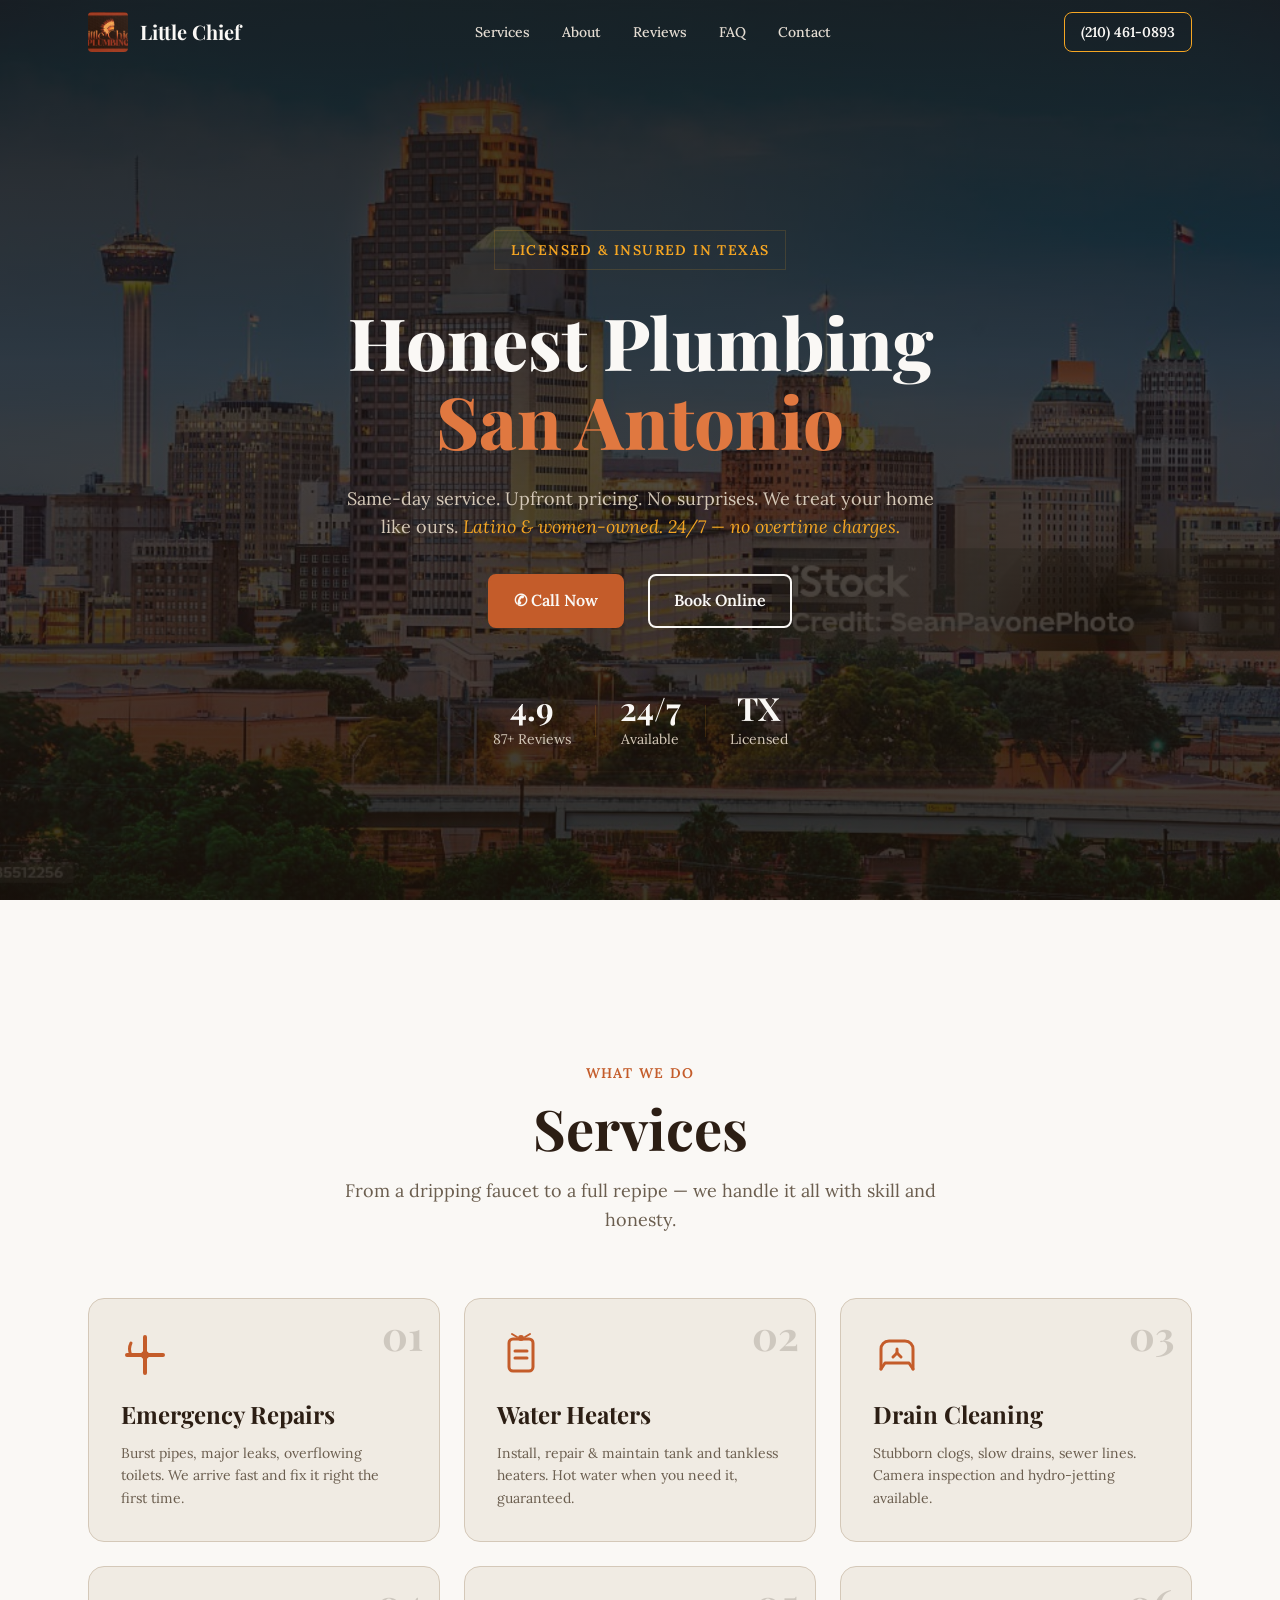
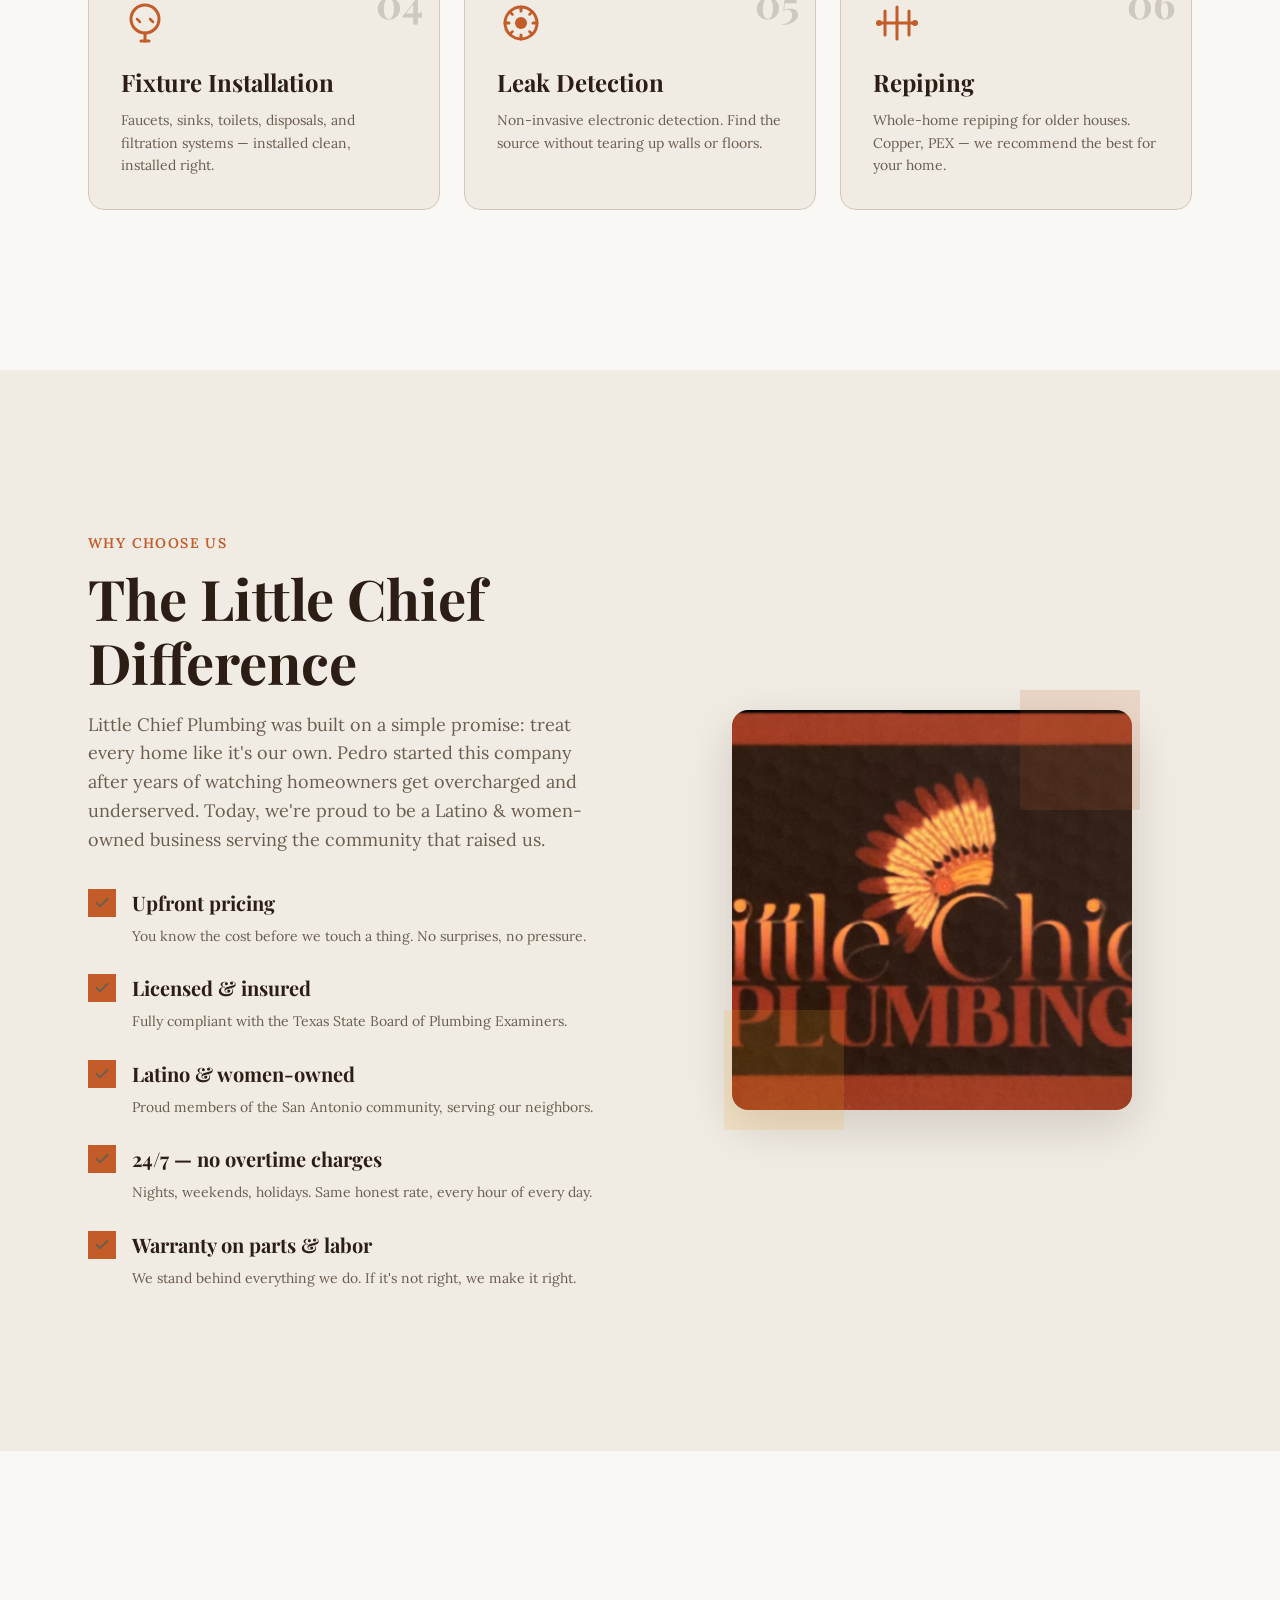
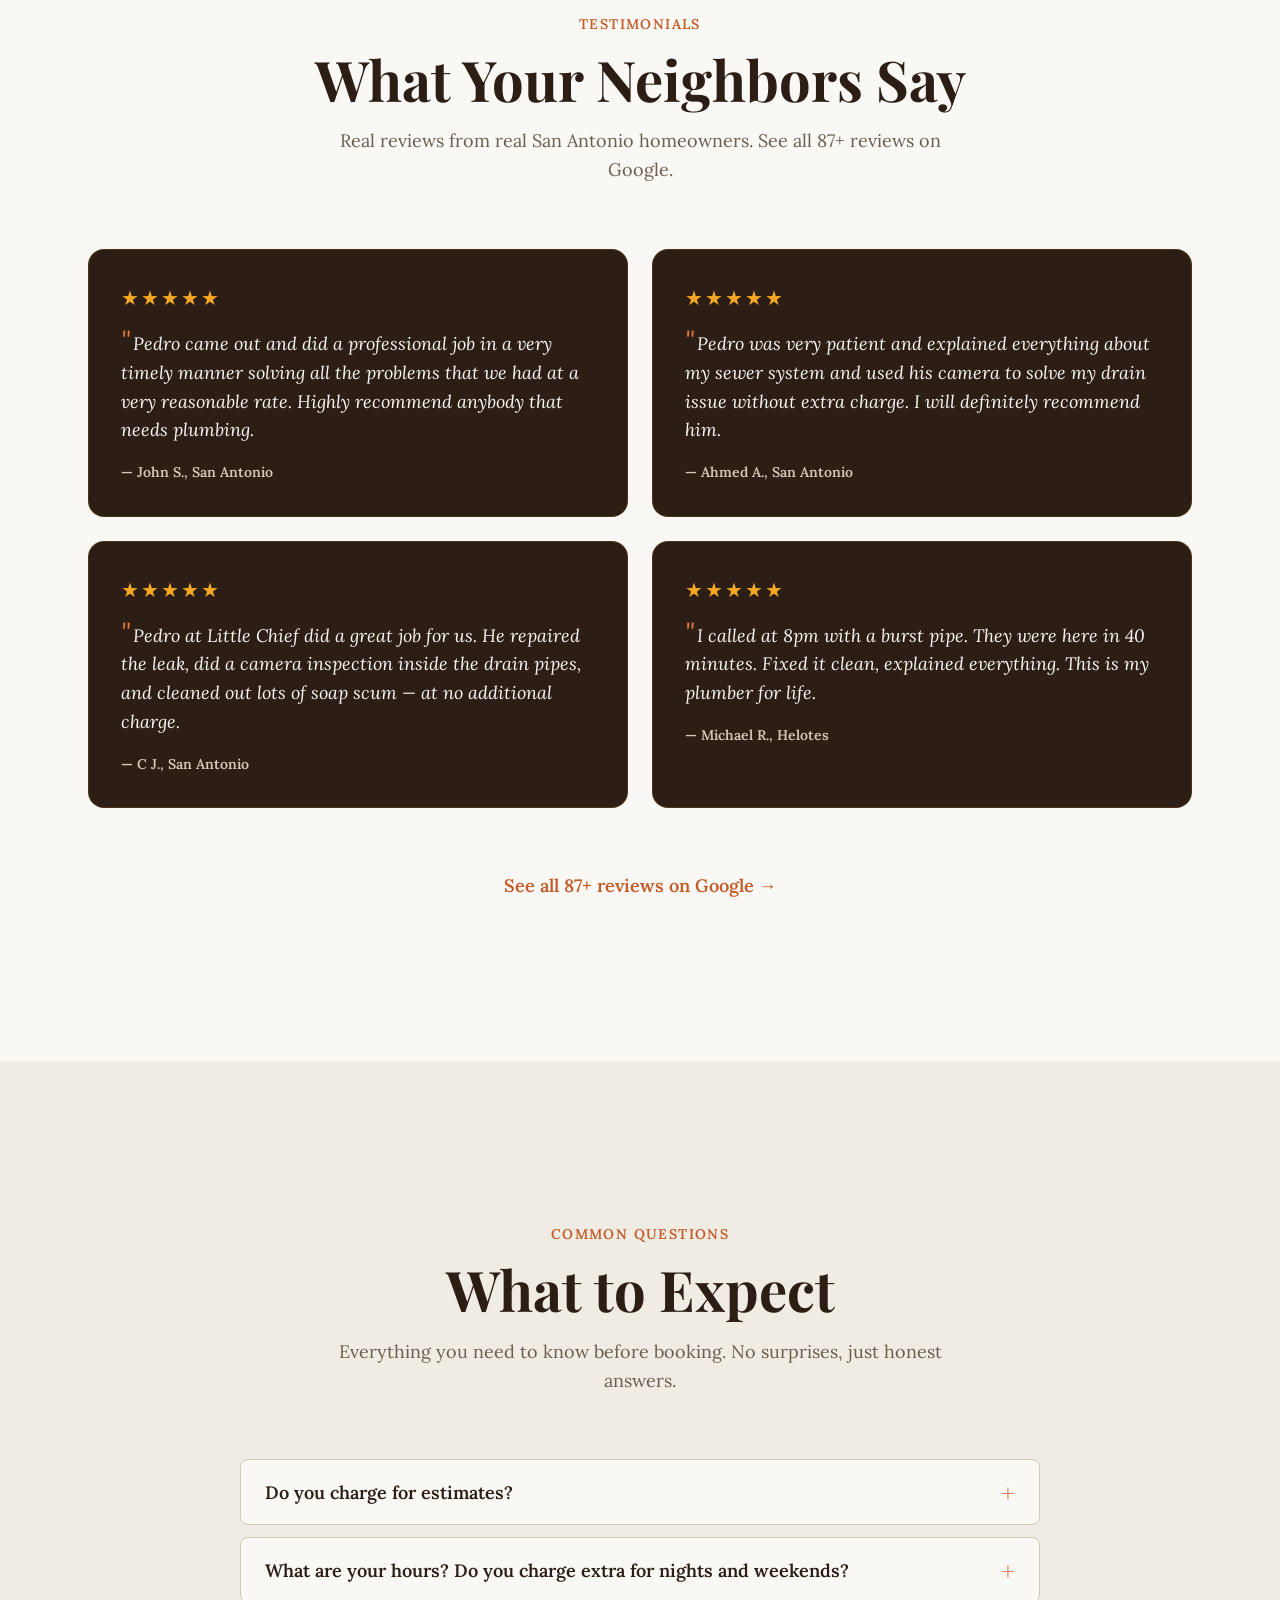
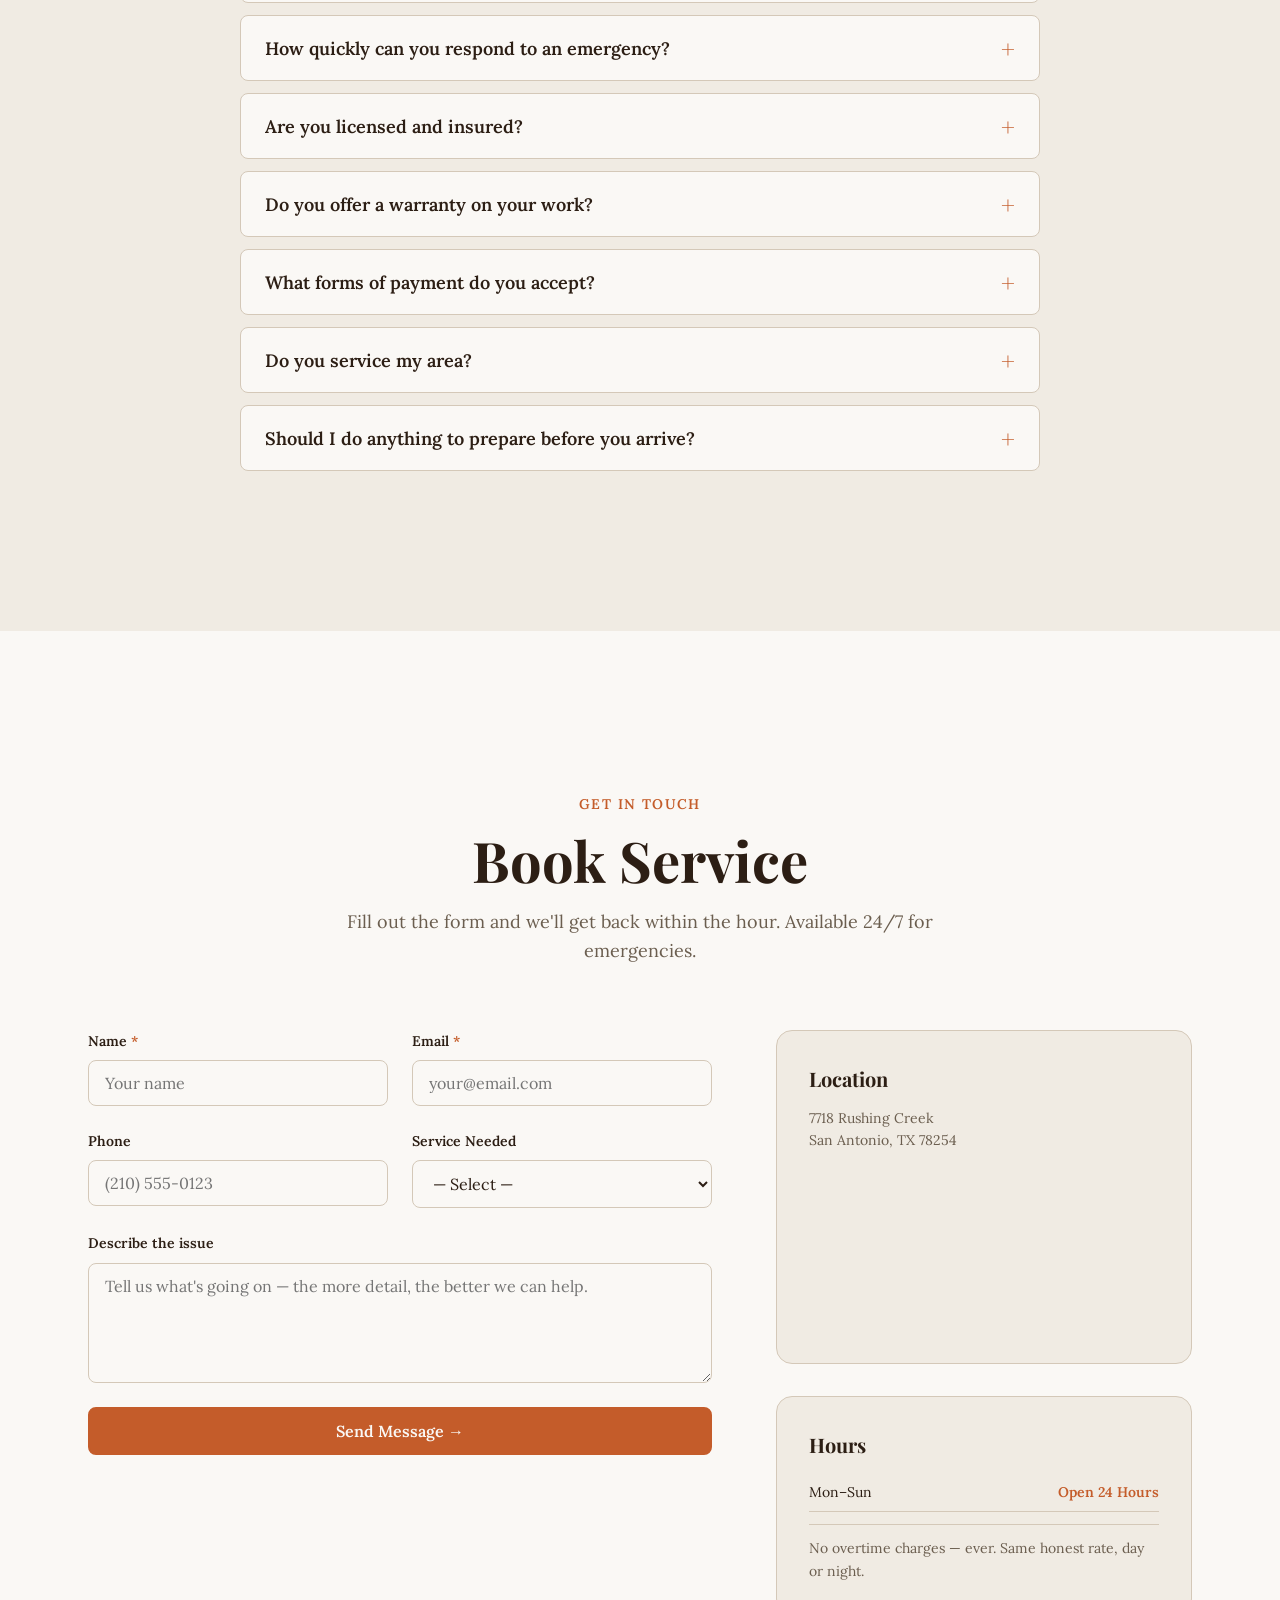
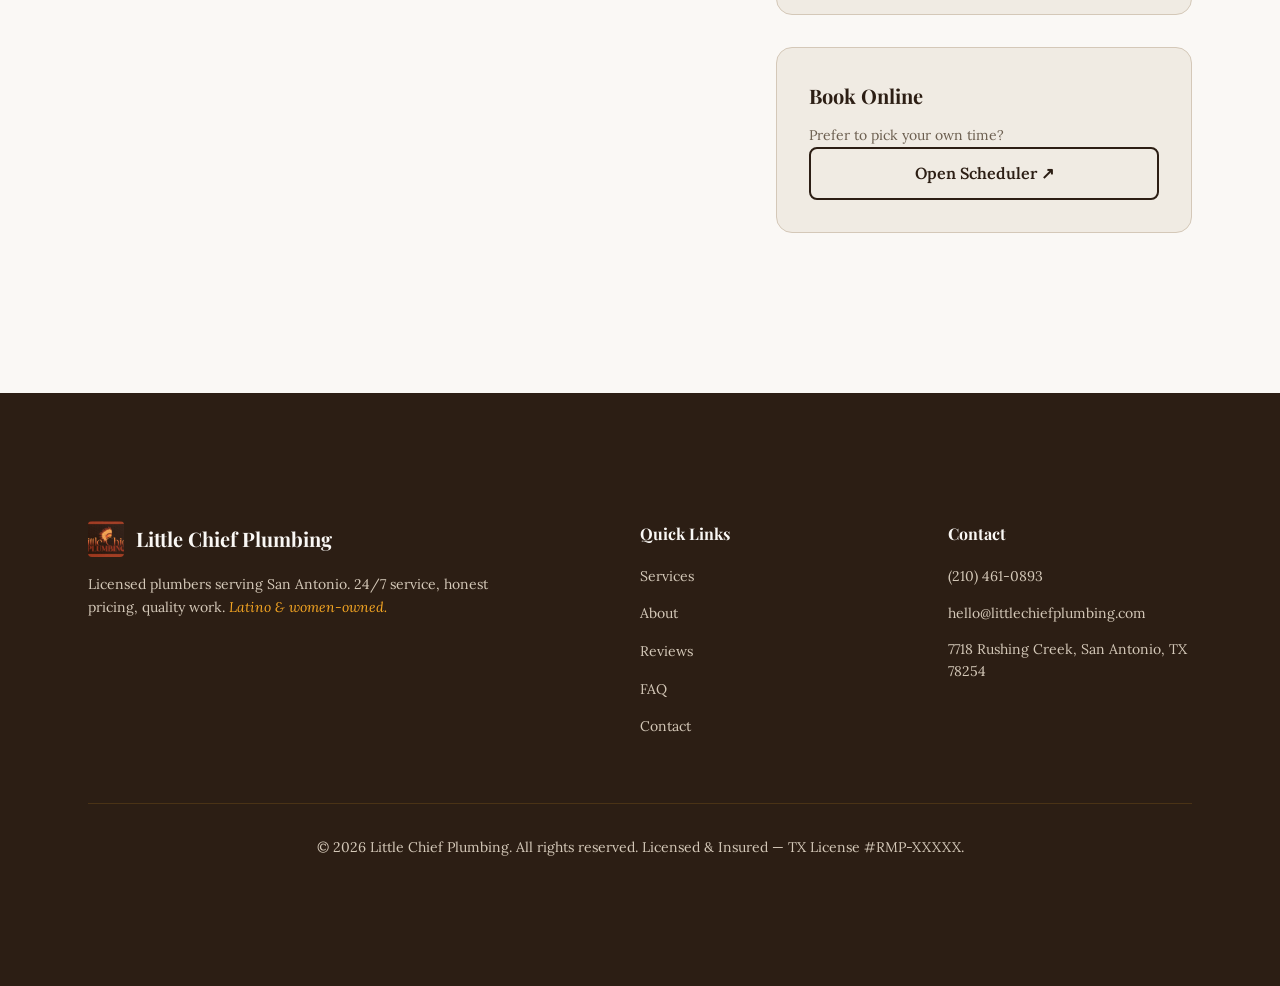
==== commit 748a8933: "Apply earth color palette, fix hero text z-index, alternate section backgrounds, remove green accent" ====
--- a/index.html
+++ b/index.html
@@ -177,7 +177,7 @@
     </section>
 
     <!-- About -->
-    <section class="section" id="about">
+    <section class="section section--alt" id="about">
       <div class="container">
         <div class="about-inner">
           <div class="about-content reveal">
@@ -286,7 +286,7 @@
     </section>
 
     <!-- FAQ -->
-    <section class="section" id="faq">
+    <section class="section section--alt" id="faq">
       <div class="container">
         <div class="section-header reveal">
           <span class="section-eyebrow">Common questions</span>
--- a/css/style.css
+++ b/css/style.css
@@ -1,7 +1,7 @@
 /**
  * Little Chief Plumbing — Redesign
  * Aesthetic: Rugged & Trustworthy
- * Colors from business card: dark brown, copper, warm yellow, cream
+ * Earth Color Palette: deep warm brown-black, copper, gold, warm white, green, taupe
  * Fonts: Playfair Display (display) + Lora (body)
  */
 
@@ -11,36 +11,37 @@
 
 :root {
   /* Brand */
-  --brand-dark:       #2C170C;
-  --brand-dark-900:   #1A0F08;
-  --brand-dark-800:   #2C170C;
-  --brand-dark-700:   #3D2416;
-  --brand-dark-600:   #4E3120;
-
-  --brand-copper:     #98371A;
-  --brand-copper-700: #7A2B12;
-  --brand-copper-600: #98371A;
-  --brand-copper-500: #B84A28;
-  --brand-copper-400: #D45E3A;
-
-  --brand-yellow:     #FDBC50;
-  --brand-yellow-600: #E5A030;
-  --brand-yellow-500: #FDBC50;
-  --brand-yellow-400: #FFD07A;
-
-  --brand-cream:      #FFCA66;
+  --brand-dark:       #1A120B;
+  --brand-dark-900:   #1A120B;
+  --brand-dark-800:   #2C1E14;
+  --brand-dark-700:   #3D2A1E;
+  --brand-dark-600:   #4E3628;
+
+  --brand-copper:     #C45C2A;
+  --brand-copper-700: #9A4A22;
+  --brand-copper-600: #C45C2A;
+  --brand-copper-500: #D46832;
+  --brand-copper-400: #E07840;
+
+  --brand-yellow:     #F5A623;
+  --brand-yellow-600: #D48A1A;
+  --brand-yellow-500: #F5A623;
+  --brand-yellow-400: #F7B84A;
+
+  --brand-cream:      #FAF8F5;
 
   /* Neutrals */
-  --warm-50:  #FAF3E8;
-  --warm-100: #F5EBD8;
-  --warm-200: #E8D9C4;
-  --warm-300: #D4C2A8;
-  --warm-400: #B8A48A;
-  --warm-500: #9A8770;
-  --warm-600: #7D6B58;
-  --warm-700: #5F5040;
-  --warm-800: #42362A;
-  --warm-900: #2C170C;
+  --brand-taupe:      #8B7355;
+  --warm-50:  #FAF8F5;
+  --warm-100: #F0EBE3;
+  --warm-200: #E5DDD3;
+  --warm-300: #D4C8B8;
+  --warm-400: #B8AFA0;
+  --warm-500: #9A9182;
+  --warm-600: #7D6E5F;
+  --warm-700: #6B5E4F;
+  --warm-800: #4A3F34;
+  --warm-900: #1A120B;
 
   /* Semantic — Light sections */
   --bg-primary:    var(--warm-50);
@@ -48,18 +49,20 @@
   --bg-inverse:    var(--brand-dark-800);
   --text-primary:  var(--brand-dark-800);
   --text-secondary:var(--warm-700);
-  --text-muted:    var(--warm-500);
+  --text-muted:    var(--brand-taupe);
   --text-inverse:  var(--brand-cream);
   --accent:        var(--brand-copper-600);
   --accent-hover:  var(--brand-copper-500);
   --accent-active: var(--brand-copper-700);
   --border:        var(--warm-300);
+  --gold:          var(--brand-yellow-500);
+  --taupe:         var(--brand-taupe);
 
   /* Dark section overrides */
   --dark-text:      var(--warm-50);
   --dark-text-sec:  var(--warm-300);
   --dark-accent:    var(--brand-copper-400);
-  --dark-border:    rgba(253,188,80,0.15);
+  --dark-border:    rgba(245,166,35,0.15);
 
   /* Typography */
   --font-display: 'Playfair Display', Georgia, 'Times New Roman', serif;
@@ -180,6 +183,10 @@
   color: var(--dark-text);
 }
 
+.section--alt {
+  background: var(--bg-secondary);
+}
+
 .section-header {
   text-align: center;
   margin-bottom: var(--space-8);
@@ -250,7 +257,7 @@
   background: var(--accent-hover);
   border-color: var(--accent-hover);
   transform: translateY(-2px);
-  box-shadow: 0 4px 16px rgba(152,55,26,0.3);
+  box-shadow: 0 4px 16px rgba(196,92,42,0.3);
 }
 
 .btn-copper:active {
@@ -265,7 +272,7 @@
 }
 
 .btn-ghost:hover {
-  background: rgba(152,55,26,0.08);
+  background: rgba(196,92,42,0.08);
   border-color: var(--accent);
   color: var(--accent);
 }
@@ -312,7 +319,7 @@
 }
 
 .header.scrolled {
-  background: rgba(26,15,8,0.92);
+  background: rgba(26,18,11,0.92);
   backdrop-filter: blur(12px);
   -webkit-backdrop-filter: blur(12px);
   box-shadow: 0 2px 20px rgba(0,0,0,0.2);
@@ -453,7 +460,7 @@
   gap: var(--space-7);
   position: fixed;
   inset: 0;
-  background: rgba(26,15,8,0.97);
+  background: rgba(26,18,11,0.97);
   backdrop-filter: blur(8px);
   z-index: 99;
 }
@@ -493,16 +500,16 @@
   inset: 0;
   background: linear-gradient(
     180deg,
-    rgba(26,15,8,0.85) 0%,
-    rgba(26,15,8,0.75) 40%,
-    rgba(26,15,8,0.85) 100%
+    rgba(26,18,11,0.85) 0%,
+    rgba(26,18,11,0.75) 40%,
+    rgba(26,18,11,0.85) 100%
   );
   z-index: 2;
 }
 
 .hero-inner {
   position: relative;
-  z-index: 2;
+  z-index: 3;
   max-width: 800px;
   padding-inline: var(--space-5);
 }
@@ -639,7 +646,7 @@
 
 .service-card:hover {
   transform: translateY(-6px);
-  box-shadow: 0 12px 32px rgba(26,15,8,0.1);
+  box-shadow: 0 12px 32px rgba(26,18,11,0.1);
   border-color: var(--accent);
 }
 
@@ -750,7 +757,7 @@
   aspect-ratio: 1;
   object-fit: cover;
   border-radius: var(--radius-lg);
-  box-shadow: 0 16px 48px rgba(26,15,8,0.15);
+  box-shadow: 0 16px 48px rgba(26,18,11,0.15);
 }
 
 .about-accent {
@@ -913,6 +920,10 @@
   max-height: 300px;
 }
 
+.section--alt .faq-item {
+  background: var(--bg-primary);
+}
+
 .faq-content p {
   padding: 0 var(--space-5) var(--space-4);
   font-size: var(--text-base);
@@ -980,7 +991,7 @@
 .form-group textarea:focus {
   outline: none;
   border-color: var(--accent);
-  box-shadow: 0 0 0 3px rgba(152,55,26,0.15);
+  box-shadow: 0 0 0 3px rgba(196,92,42,0.15);
 }
 
 .form-group textarea {
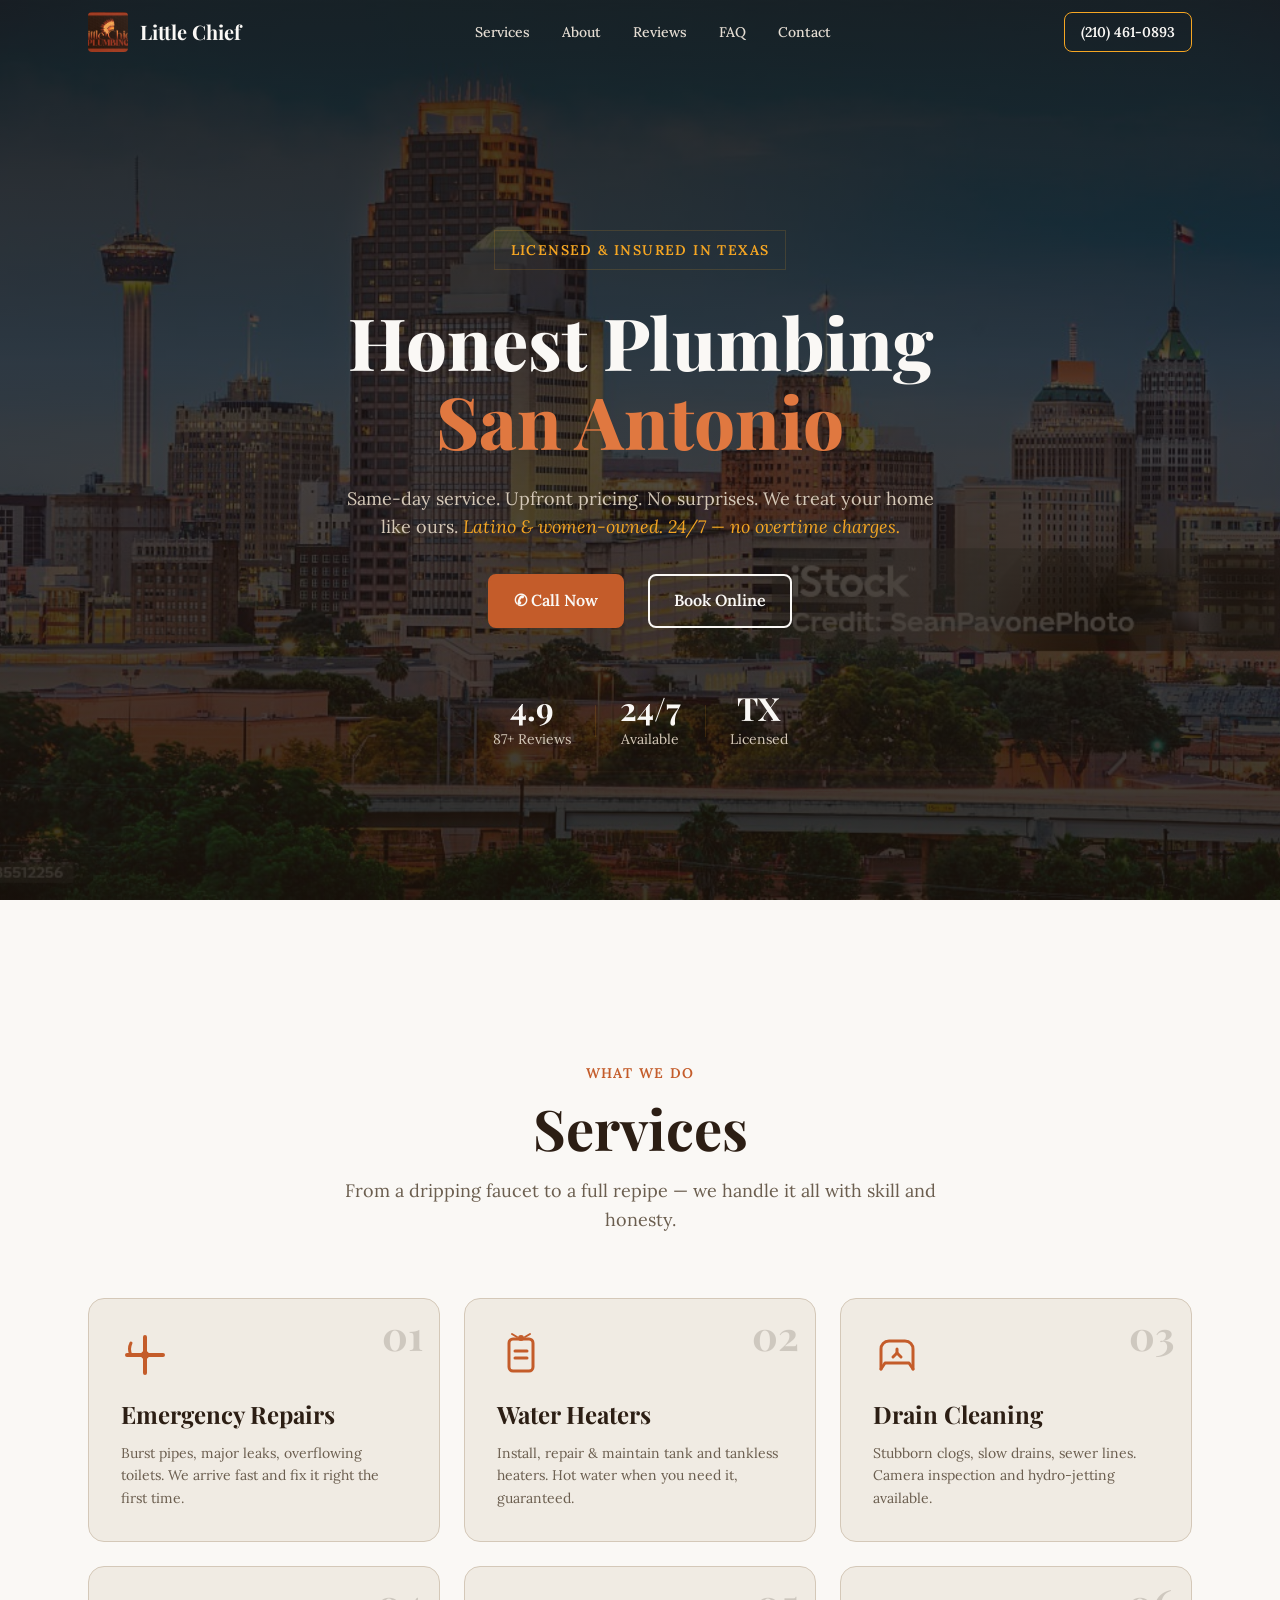
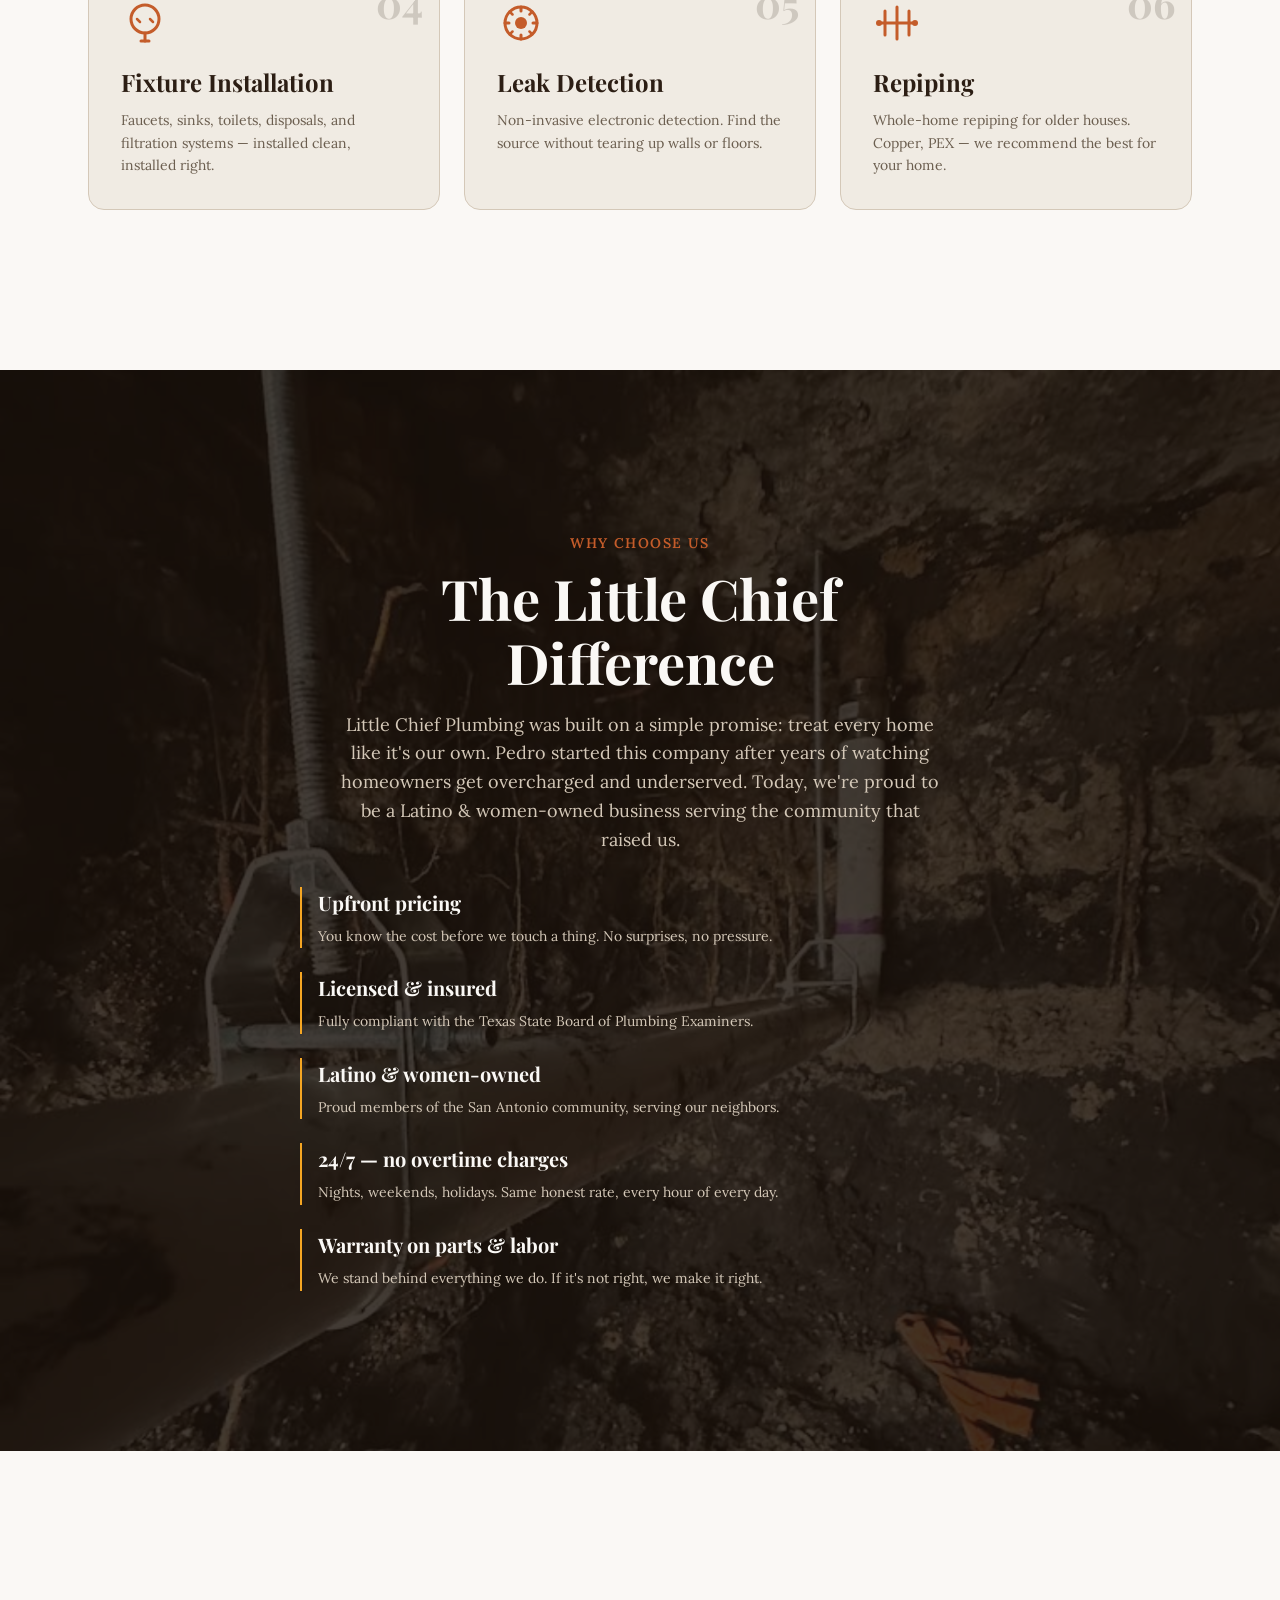
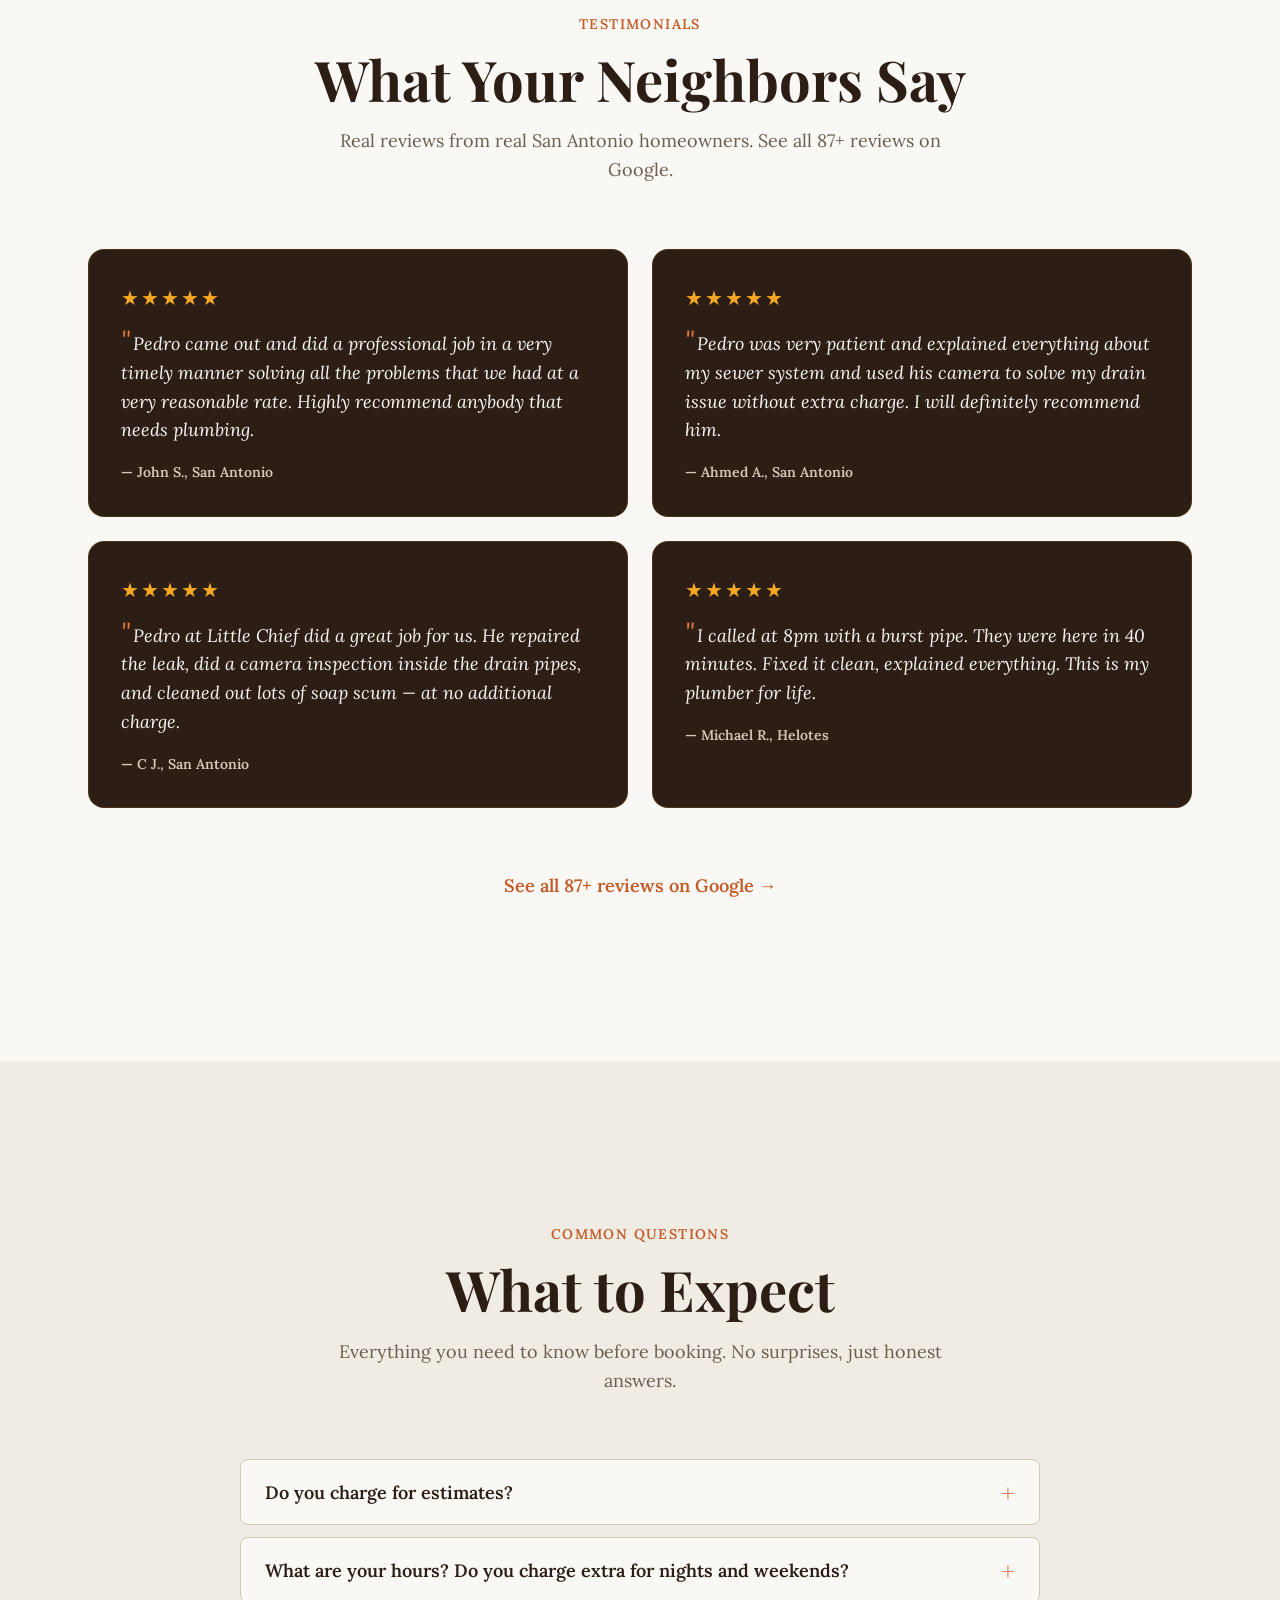
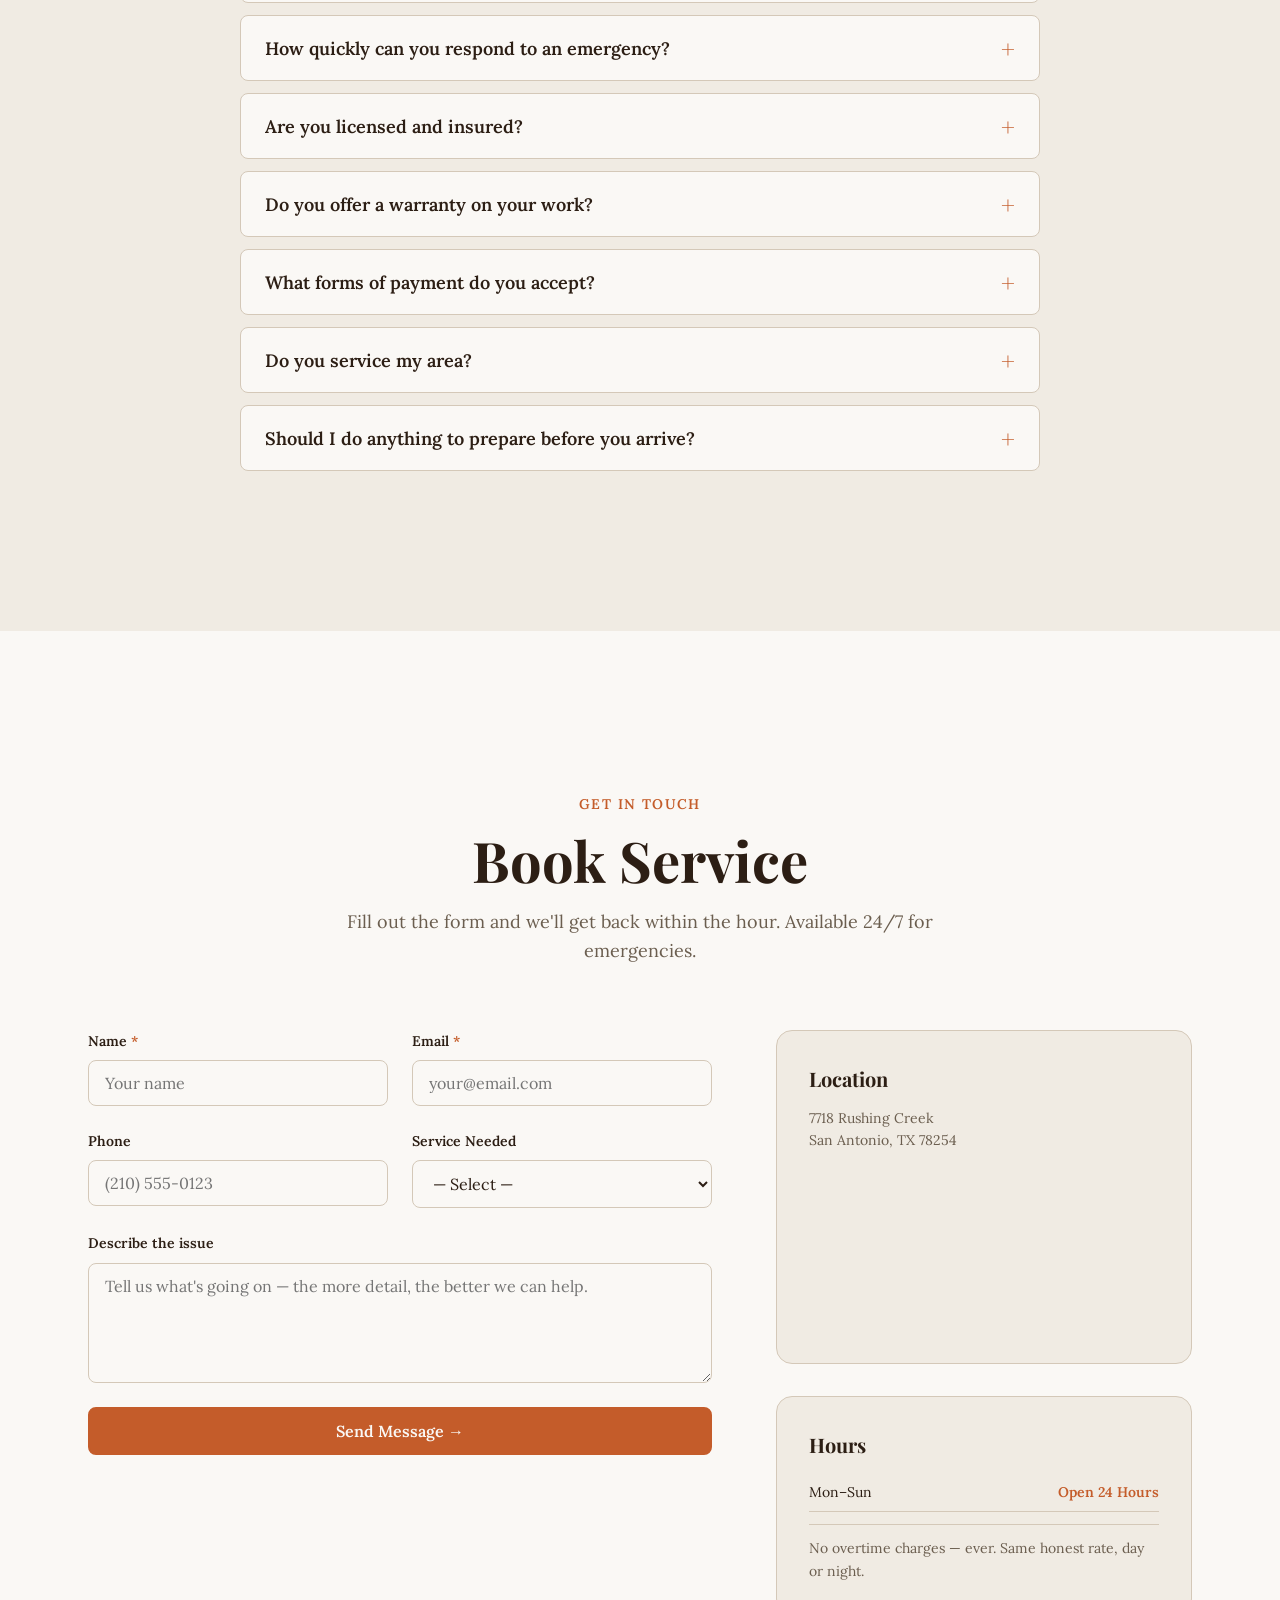
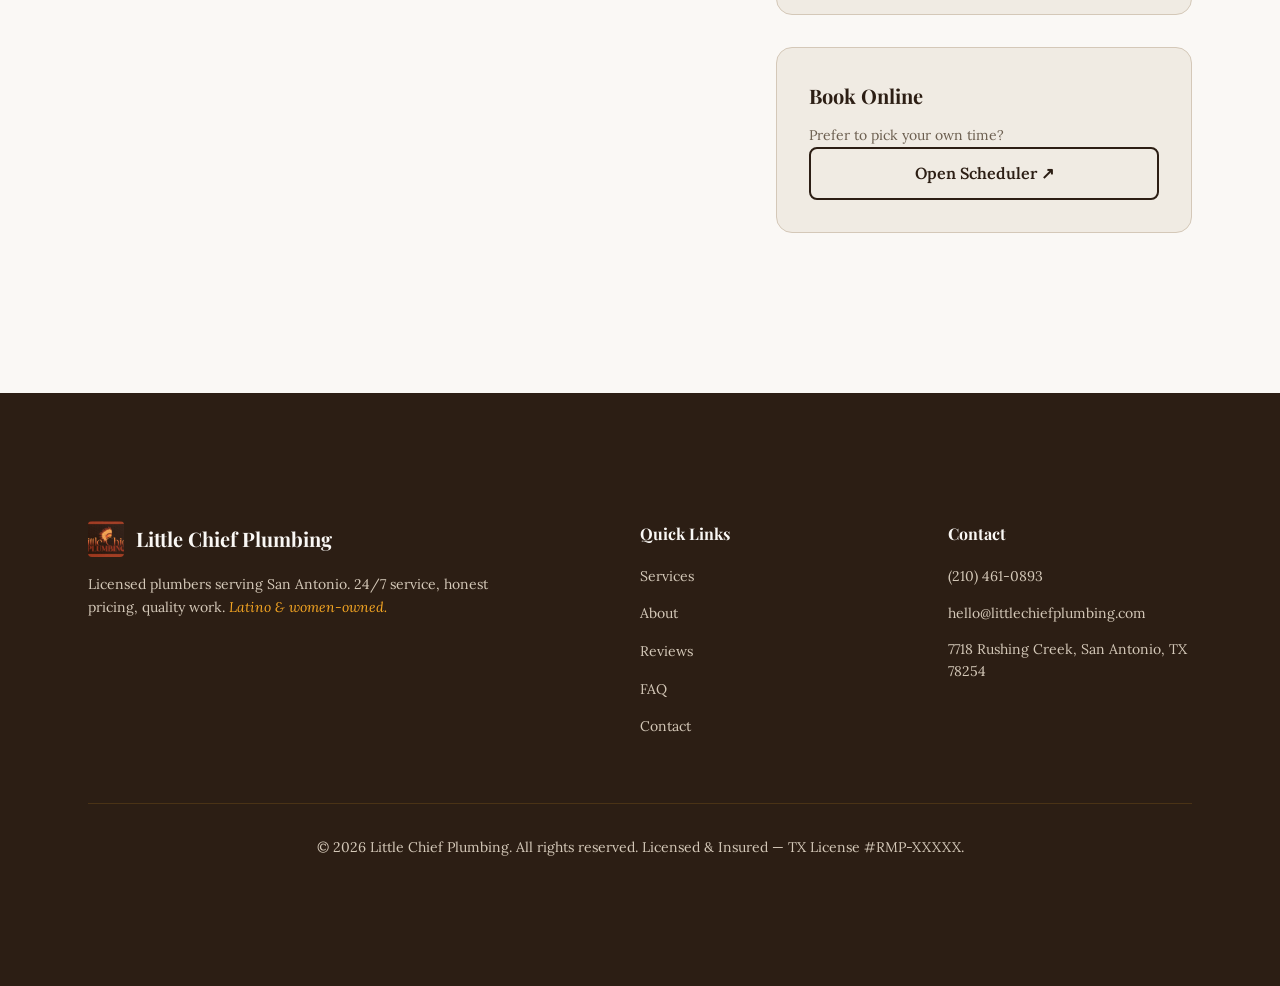
==== commit 8c89b73d: "About section: photo background with dark overlay, remove check circles, gold left-border list items" ====
--- a/index.html
+++ b/index.html
@@ -177,61 +177,39 @@
     </section>
 
     <!-- About -->
-    <section class="section section--alt" id="about">
+    <section class="section about" id="about">
       <div class="container">
-        <div class="about-inner">
-          <div class="about-content reveal">
-            <span class="section-eyebrow">Why choose us</span>
-            <h2 class="section-title">The Little Chief<br>Difference</h2>
-            <p class="section-desc" style="text-align:left; margin:0 0 var(--space-5) 0;">
-              Little Chief Plumbing was built on a simple promise: treat every home like it's our own. 
-              Pedro started this company after years of watching homeowners get overcharged and 
-              underserved. Today, we're proud to be a Latino &amp; women-owned business serving the 
-              community that raised us.
-            </p>
-            <ul class="about-list" role="list">
-              <li>
-                <span class="about-check" aria-hidden="true"><svg viewBox="0 0 24 24" fill="none" stroke="currentColor" stroke-width="3" stroke-linecap="round" stroke-linejoin="round"><polyline points="20 6 9 17 4 12"></polyline></svg></span>
-                <div>
-                  <strong>Upfront pricing</strong>
-                  <span>You know the cost before we touch a thing. No surprises, no pressure.</span>
-                </div>
-              </li>
-              <li>
-                <span class="about-check" aria-hidden="true"><svg viewBox="0 0 24 24" fill="none" stroke="currentColor" stroke-width="3" stroke-linecap="round" stroke-linejoin="round"><polyline points="20 6 9 17 4 12"></polyline></svg></span>
-                <div>
-                  <strong>Licensed &amp; insured</strong>
-                  <span>Fully compliant with the Texas State Board of Plumbing Examiners.</span>
-                </div>
-              </li>
-              <li>
-                <span class="about-check" aria-hidden="true"><svg viewBox="0 0 24 24" fill="none" stroke="currentColor" stroke-width="3" stroke-linecap="round" stroke-linejoin="round"><polyline points="20 6 9 17 4 12"></polyline></svg></span>
-                <div>
-                  <strong>Latino &amp; women-owned</strong>
-                  <span>Proud members of the San Antonio community, serving our neighbors.</span>
-                </div>
-              </li>
-              <li>
-                <span class="about-check" aria-hidden="true"><svg viewBox="0 0 24 24" fill="none" stroke="currentColor" stroke-width="3" stroke-linecap="round" stroke-linejoin="round"><polyline points="20 6 9 17 4 12"></polyline></svg></span>
-                <div>
-                  <strong>24/7 — no overtime charges</strong>
-                  <span>Nights, weekends, holidays. Same honest rate, every hour of every day.</span>
-                </div>
-              </li>
-              <li>
-                <span class="about-check" aria-hidden="true"><svg viewBox="0 0 24 24" fill="none" stroke="currentColor" stroke-width="3" stroke-linecap="round" stroke-linejoin="round"><polyline points="20 6 9 17 4 12"></polyline></svg></span>
-                <div>
-                  <strong>Warranty on parts &amp; labor</strong>
-                  <span>We stand behind everything we do. If it's not right, we make it right.</span>
-                </div>
-              </li>
-            </ul>
-          </div>
-          <div class="about-visual reveal" aria-hidden="true">
-            <img src="assets/logo-card.png" alt="" class="about-photo" style="object-fit: cover; border-radius: var(--radius-lg);">
-            <div class="about-accent about-accent--1"></div>
-            <div class="about-accent about-accent--2"></div>
-          </div>
+        <div class="about-inner reveal">
+          <span class="section-eyebrow">Why choose us</span>
+          <h2 class="section-title">The Little Chief<br>Difference</h2>
+          <p class="section-desc">
+            Little Chief Plumbing was built on a simple promise: treat every home like it's our own. 
+            Pedro started this company after years of watching homeowners get overcharged and 
+            underserved. Today, we're proud to be a Latino &amp; women-owned business serving the 
+            community that raised us.
+          </p>
+          <ul class="about-list" role="list">
+            <li>
+              <strong>Upfront pricing</strong>
+              <span>You know the cost before we touch a thing. No surprises, no pressure.</span>
+            </li>
+            <li>
+              <strong>Licensed &amp; insured</strong>
+              <span>Fully compliant with the Texas State Board of Plumbing Examiners.</span>
+            </li>
+            <li>
+              <strong>Latino &amp; women-owned</strong>
+              <span>Proud members of the San Antonio community, serving our neighbors.</span>
+            </li>
+            <li>
+              <strong>24/7 — no overtime charges</strong>
+              <span>Nights, weekends, holidays. Same honest rate, every hour of every day.</span>
+            </li>
+            <li>
+              <strong>Warranty on parts &amp; labor</strong>
+              <span>We stand behind everything we do. If it's not right, we make it right.</span>
+            </li>
+          </ul>
         </div>
       </div>
     </section>
--- a/css/style.css
+++ b/css/style.css
@@ -687,15 +687,42 @@
    ABOUT
    ============================================================ */
 
+.about {
+  position: relative;
+  overflow: hidden;
+  color: var(--dark-text);
+}
+
+.about::before {
+  content: '';
+  position: absolute;
+  inset: 0;
+  background: url('../assets/plumbing-work.jpg') center center / cover no-repeat;
+  z-index: 1;
+}
+
+.about::after {
+  content: '';
+  position: absolute;
+  inset: 0;
+  background: rgba(26,18,11,0.82);
+  z-index: 2;
+}
+
+.about .container {
+  position: relative;
+  z-index: 3;
+}
+
 .about-inner {
-  display: grid;
-  grid-template-columns: 1fr;
-  gap: var(--space-8);
-  align-items: center;
-}
-
-@media (min-width: 768px) {
-  .about-inner { grid-template-columns: 1fr 1fr; }
+  max-width: 680px;
+  margin-inline: auto;
+  text-align: center;
+}
+
+.about .section-desc {
+  color: var(--dark-text-sec);
+  margin-inline: auto;
 }
 
 .about-list {
@@ -703,30 +730,12 @@
   flex-direction: column;
   gap: var(--space-5);
   margin-top: var(--space-6);
+  text-align: left;
 }
 
 .about-list li {
-  display: flex;
-  gap: var(--space-4);
-  align-items: flex-start;
-}
-
-.about-check {
-  flex-shrink: 0;
-  width: 28px;
-  height: 28px;
-  display: flex;
-  align-items: center;
-  justify-content: center;
-  background: var(--accent);
-  color: var(--warm-50);
-  border-radius: var(--radius-full);
-  margin-top: 2px;
-}
-
-.about-check svg {
-  width: 16px;
-  height: 16px;
+  padding-left: var(--space-4);
+  border-left: 2px solid var(--gold);
 }
 
 .about-list strong {
@@ -734,50 +743,14 @@
   font-family: var(--font-display);
   font-size: var(--text-lg);
   font-weight: 700;
-  color: var(--text-primary);
+  color: var(--dark-text);
   margin-bottom: var(--space-1);
 }
 
 .about-list span {
   font-size: var(--text-sm);
-  color: var(--text-secondary);
+  color: var(--dark-text-sec);
   line-height: 1.5;
-}
-
-.about-visual {
-  position: relative;
-  display: flex;
-  align-items: center;
-  justify-content: center;
-}
-
-.about-photo {
-  width: 100%;
-  max-width: 400px;
-  aspect-ratio: 1;
-  object-fit: cover;
-  border-radius: var(--radius-lg);
-  box-shadow: 0 16px 48px rgba(26,18,11,0.15);
-}
-
-.about-accent {
-  position: absolute;
-  width: 120px;
-  height: 120px;
-  border-radius: var(--radius-full);
-  opacity: 0.15;
-}
-
-.about-accent--1 {
-  background: var(--brand-copper);
-  top: -20px;
-  right: 10%;
-}
-
-.about-accent--2 {
-  background: var(--brand-yellow);
-  bottom: -20px;
-  left: 10%;
 }
 
 /* ============================================================
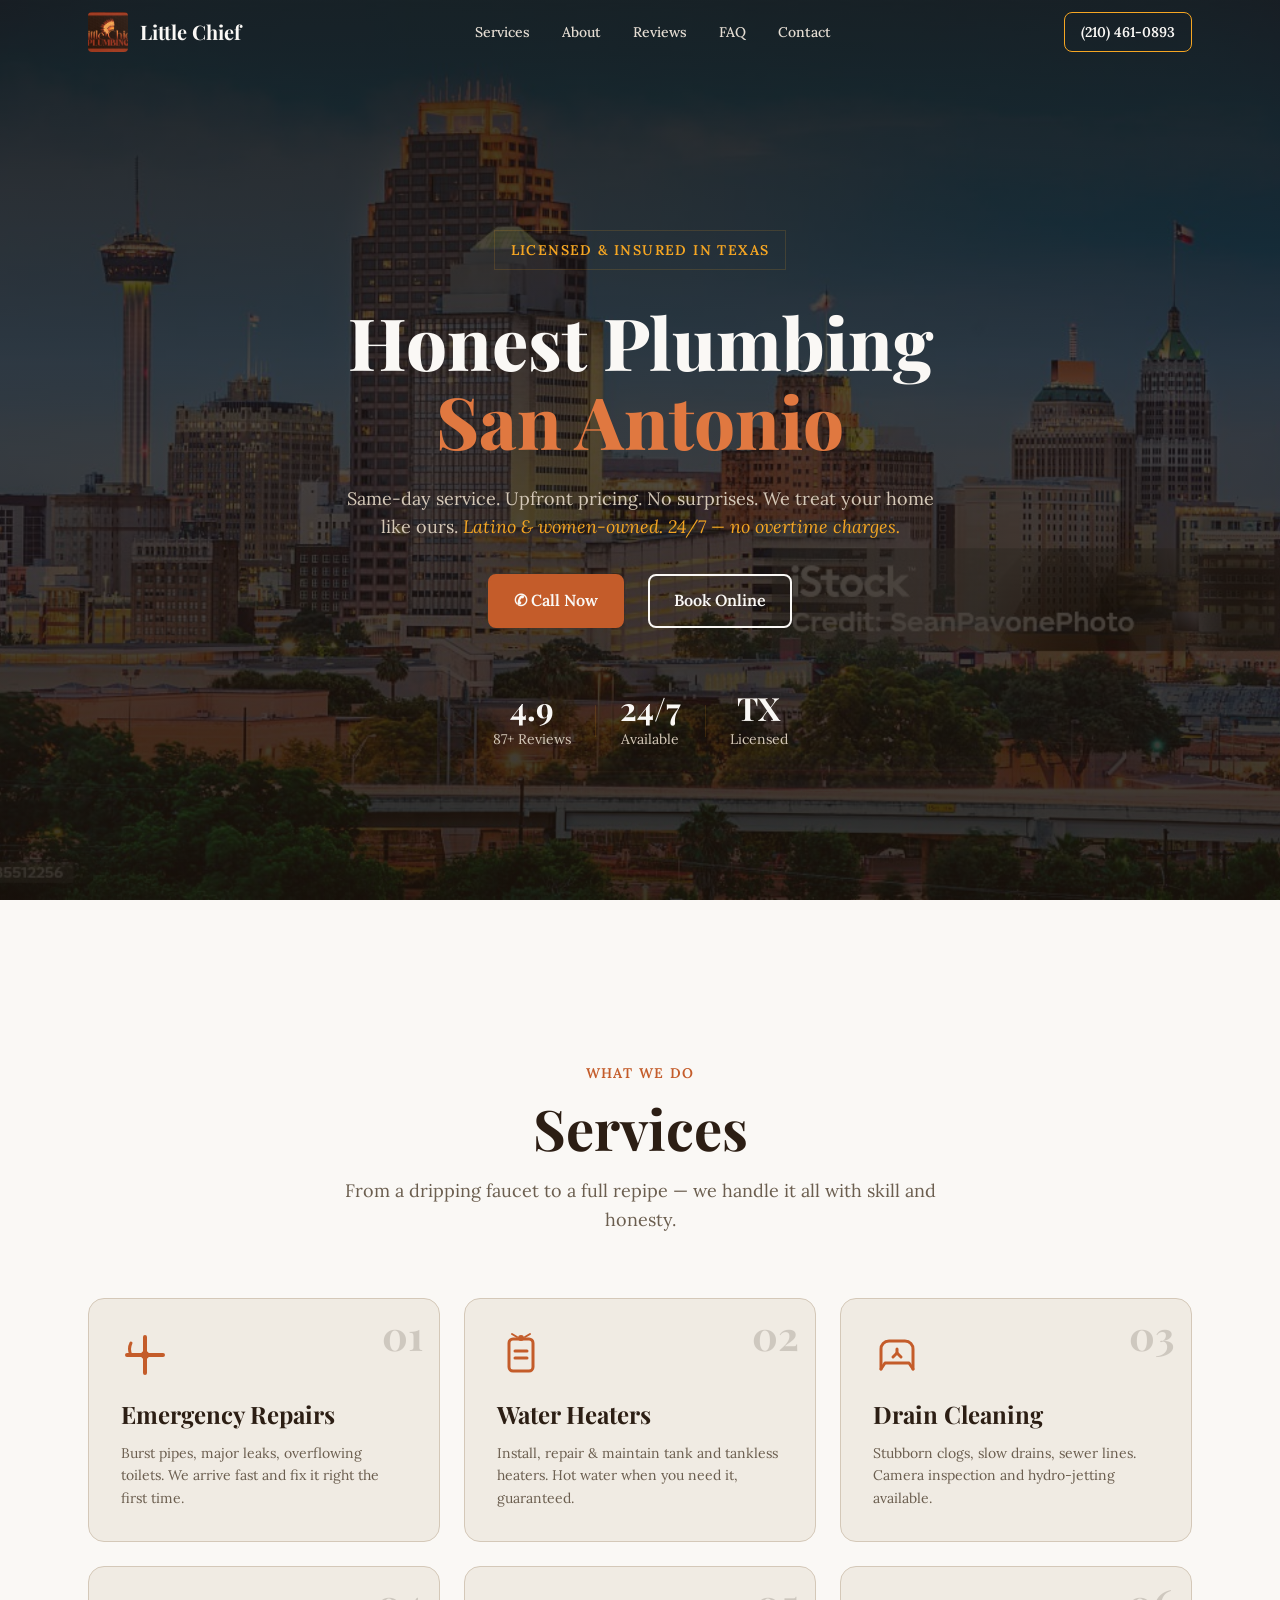
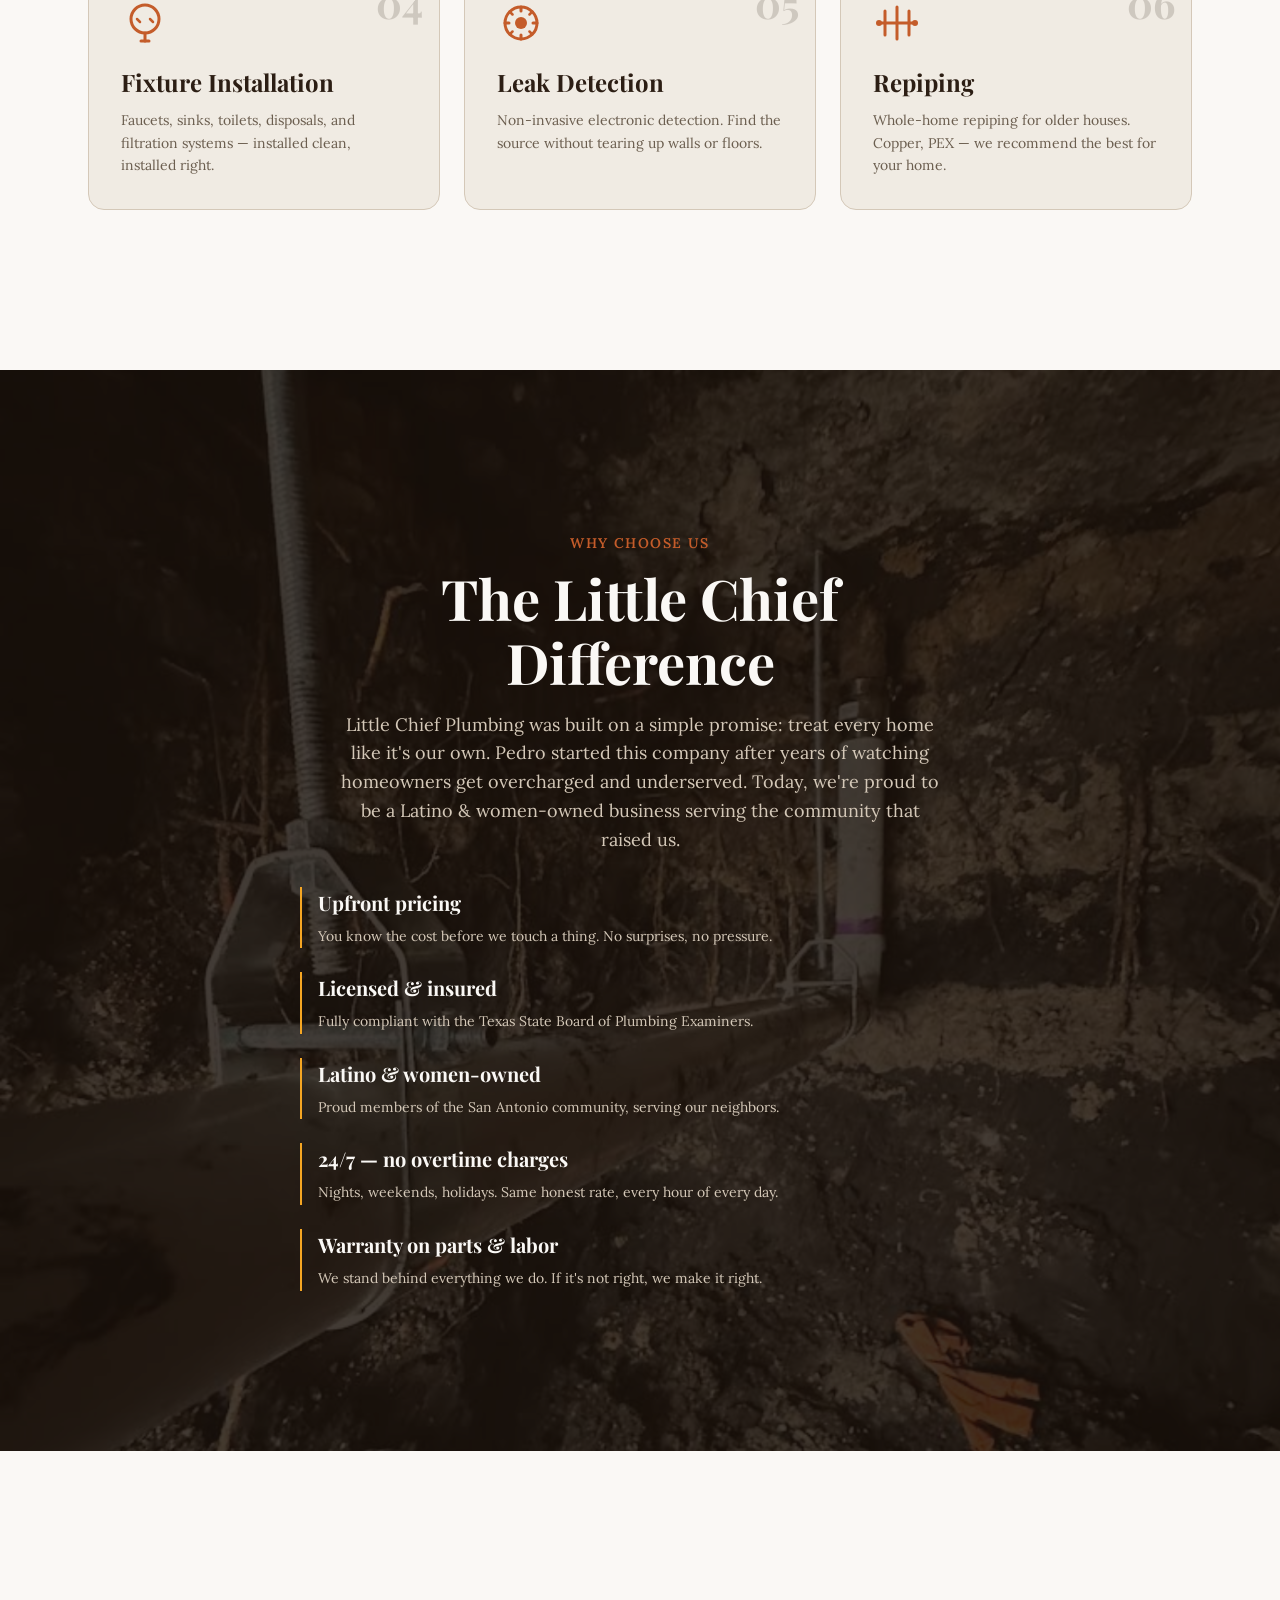
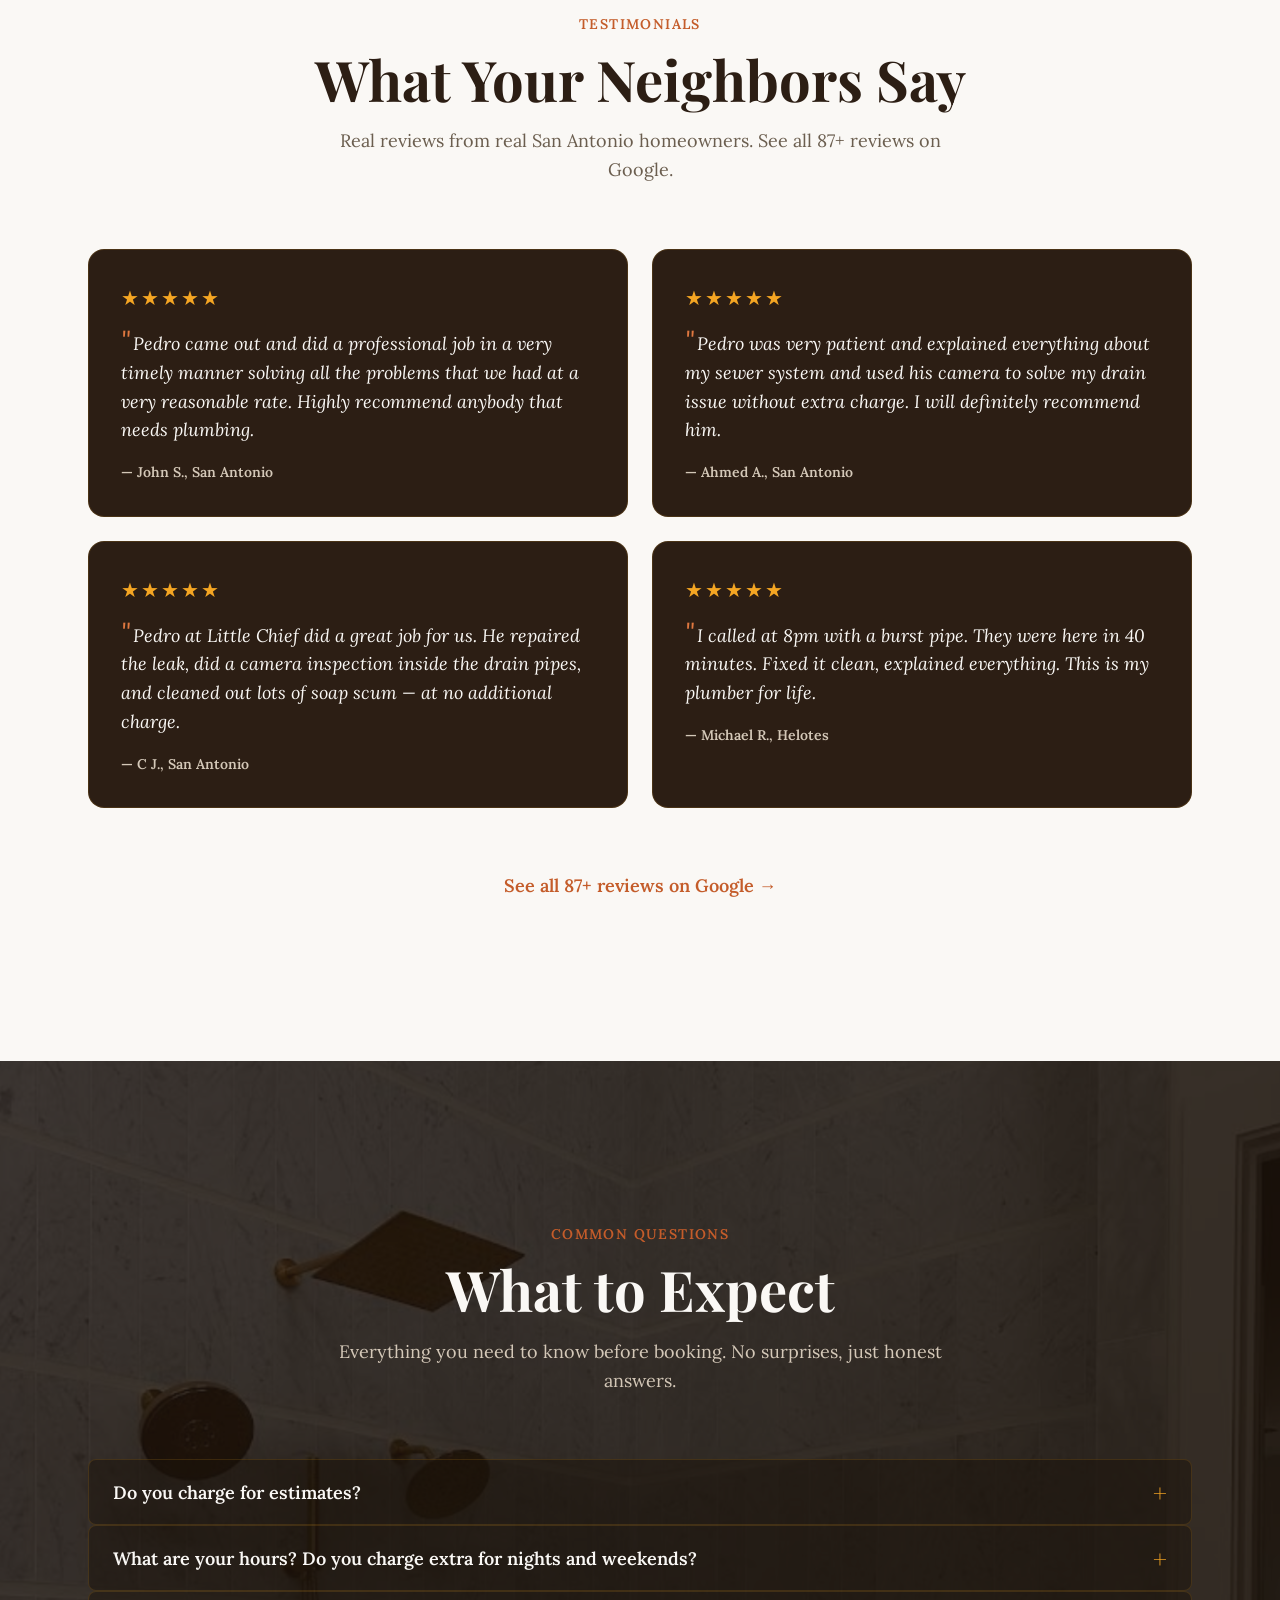
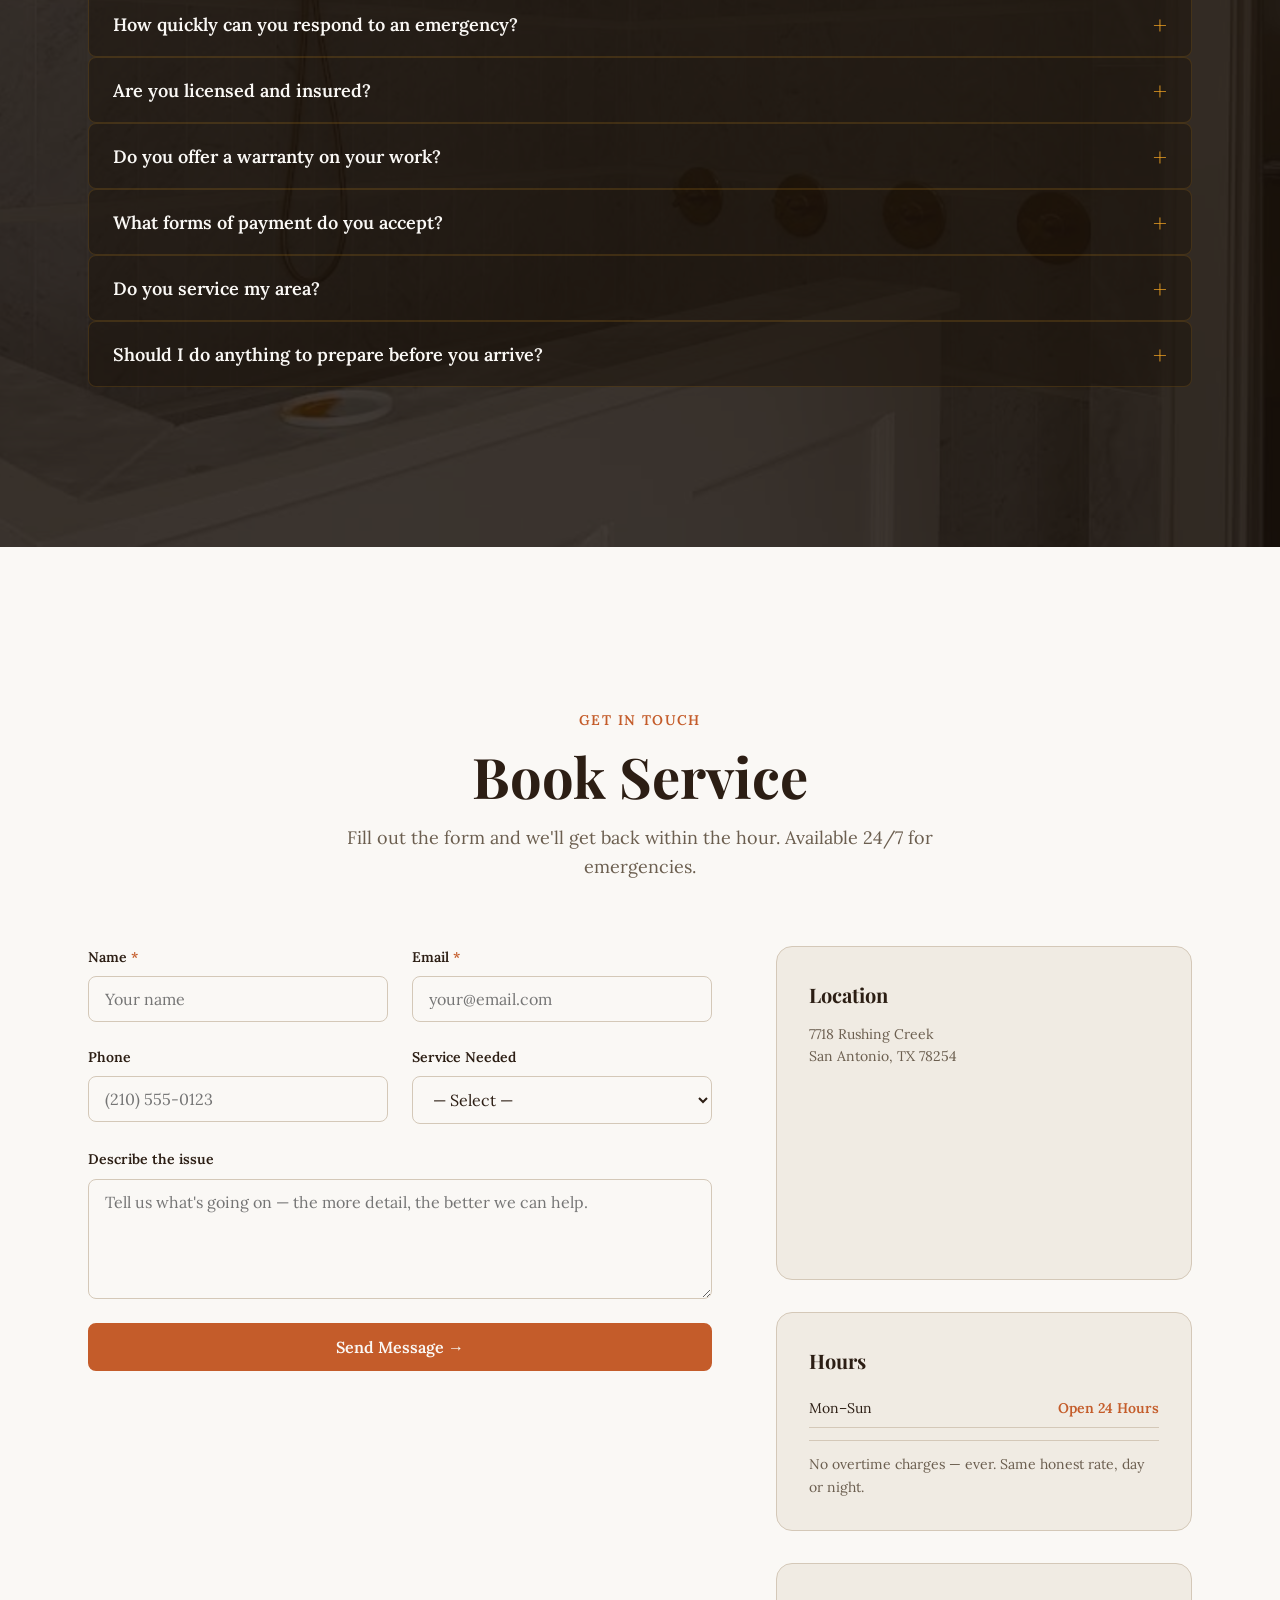
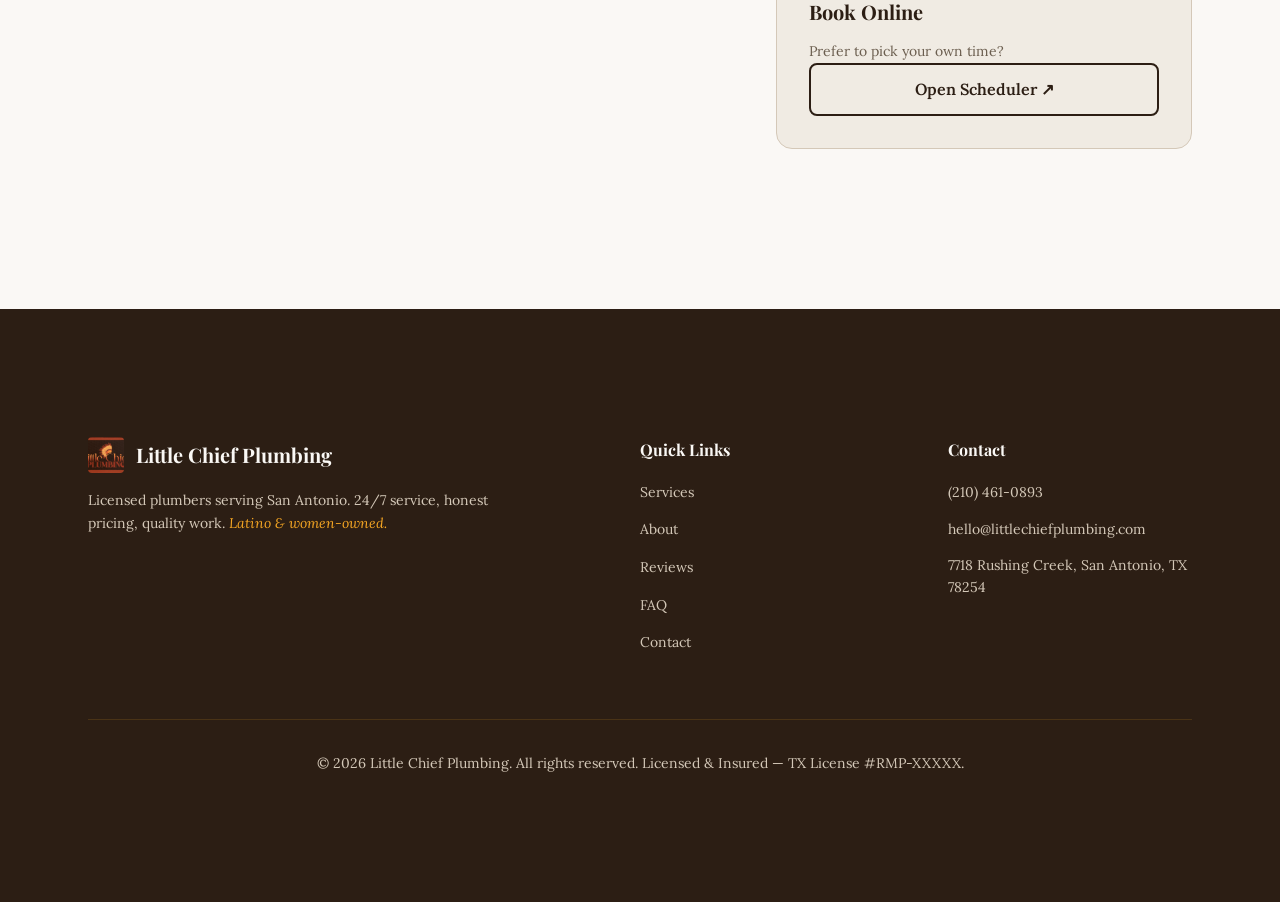
==== commit 65879a11: "FAQ section: bathroom-fixture photo background with dark overlay, gold accents on dark cards" ====
--- a/index.html
+++ b/index.html
@@ -264,7 +264,7 @@
     </section>
 
     <!-- FAQ -->
-    <section class="section section--alt" id="faq">
+    <section class="section faq" id="faq">
       <div class="container">
         <div class="section-header reveal">
           <span class="section-eyebrow">Common questions</span>
--- a/css/style.css
+++ b/css/style.css
@@ -754,96 +754,43 @@
 }
 
 /* ============================================================
-   REVIEWS
-   ============================================================ */
-
-.reviews-grid {
-  display: grid;
-  grid-template-columns: 1fr;
-  gap: var(--space-5);
-}
-
-@media (min-width: 768px) {
-  .reviews-grid { grid-template-columns: repeat(2, 1fr); }
-}
-
-.review-card {
-  background: var(--bg-inverse);
+   FAQ — Photo Background
+   ============================================================ */
+
+.faq {
+  position: relative;
+  overflow: hidden;
+  color: var(--dark-text);
+}
+
+.faq::before {
+  content: '';
+  position: absolute;
+  inset: 0;
+  background: url('../assets/bathroom-fixture.jpg') center center / cover no-repeat;
+  z-index: 1;
+}
+
+.faq::after {
+  content: '';
+  position: absolute;
+  inset: 0;
+  background: rgba(26,18,11,0.82);
+  z-index: 2;
+}
+
+.faq .container {
+  position: relative;
+  z-index: 3;
+}
+
+.faq .section-desc {
+  color: var(--dark-text-sec);
+}
+
+.faq-item {
+  background: rgba(26,18,11,0.5);
   border: 1px solid var(--dark-border);
-  border-radius: var(--radius-lg);
-  padding: var(--space-6);
-  transition: all var(--dur-base) var(--ease-out);
-}
-
-.review-card:hover {
-  border-color: var(--brand-copper-400);
-  transform: translateY(-4px);
-}
-
-.review-stars {
-  display: flex;
-  gap: 2px;
-  margin-bottom: var(--space-4);
-  color: var(--brand-yellow);
-  font-size: var(--text-lg);
-}
-
-.review-card blockquote {
-  font-size: var(--text-md);
-  color: var(--dark-text);
-  line-height: 1.6;
-  margin-bottom: var(--space-4);
-  font-style: italic;
-}
-
-.review-card blockquote p::before {
-  content: '"';
-  color: var(--brand-copper-400);
-  font-size: 1.5em;
-  line-height: 0;
-  margin-right: 2px;
-}
-
-.review-card figcaption {
-  font-size: var(--text-sm);
-  font-weight: 600;
-  color: var(--dark-text-sec);
-}
-
-.reviews-footer {
-  text-align: center;
-  margin-top: var(--space-8);
-}
-
-.reviews-footer a {
-  display: inline-flex;
-  align-items: center;
-  gap: var(--space-2);
-  color: var(--accent);
-  font-weight: 600;
-  font-size: var(--text-md);
-  transition: color var(--dur-fast);
-}
-
-.reviews-footer a:hover {
-  color: var(--accent-hover);
-}
-
-/* ============================================================
-   FAQ
-   ============================================================ */
-
-.faq-list {
-  max-width: 800px;
-  margin-inline: auto;
-  display: flex;
-  flex-direction: column;
-  gap: var(--space-3);
-}
-
-.faq-item {
-  background: var(--bg-secondary);
-  border: 1px solid var(--border);
   border-radius: var(--radius-md);
   overflow: hidden;
 }
@@ -861,19 +808,19 @@
   font-family: var(--font-body);
   font-size: var(--text-md);
   font-weight: 600;
-  color: var(--text-primary);
+  color: var(--dark-text);
   transition: color var(--dur-fast);
 }
 
 .faq-trigger:hover {
-  color: var(--accent);
+  color: var(--gold);
 }
 
 .faq-trigger::after {
   content: '+';
   font-family: var(--font-display);
   font-size: var(--text-xl);
-  color: var(--accent);
+  color: var(--gold);
   transition: transform var(--dur-base) var(--ease-out);
   flex-shrink: 0;
   margin-left: var(--space-4);
@@ -893,15 +840,87 @@
   max-height: 300px;
 }
 
-.section--alt .faq-item {
-  background: var(--bg-primary);
-}
-
 .faq-content p {
   padding: 0 var(--space-5) var(--space-4);
   font-size: var(--text-base);
-  color: var(--text-secondary);
+  color: var(--dark-text-sec);
   line-height: 1.6;
+}
+
+/* ============================================================
+   REVIEWS
+   ============================================================ */
+
+.reviews-grid {
+  display: grid;
+  grid-template-columns: 1fr;
+  gap: var(--space-5);
+}
+
+@media (min-width: 768px) {
+  .reviews-grid { grid-template-columns: repeat(2, 1fr); }
+}
+
+.review-card {
+  background: var(--bg-inverse);
+  border: 1px solid var(--dark-border);
+  border-radius: var(--radius-lg);
+  padding: var(--space-6);
+  transition: all var(--dur-base) var(--ease-out);
+}
+
+.review-card:hover {
+  border-color: var(--brand-copper-400);
+  transform: translateY(-4px);
+}
+
+.review-stars {
+  display: flex;
+  gap: 2px;
+  margin-bottom: var(--space-4);
+  color: var(--brand-yellow);
+  font-size: var(--text-lg);
+}
+
+.review-card blockquote {
+  font-size: var(--text-md);
+  color: var(--dark-text);
+  line-height: 1.6;
+  margin-bottom: var(--space-4);
+  font-style: italic;
+}
+
+.review-card blockquote p::before {
+  content: '"';
+  color: var(--brand-copper-400);
+  font-size: 1.5em;
+  line-height: 0;
+  margin-right: 2px;
+}
+
+.review-card figcaption {
+  font-size: var(--text-sm);
+  font-weight: 600;
+  color: var(--dark-text-sec);
+}
+
+.reviews-footer {
+  text-align: center;
+  margin-top: var(--space-8);
+}
+
+.reviews-footer a {
+  display: inline-flex;
+  align-items: center;
+  gap: var(--space-2);
+  color: var(--accent);
+  font-weight: 600;
+  font-size: var(--text-md);
+  transition: color var(--dur-fast);
+}
+
+.reviews-footer a:hover {
+  color: var(--accent-hover);
 }
 
 /* ============================================================
